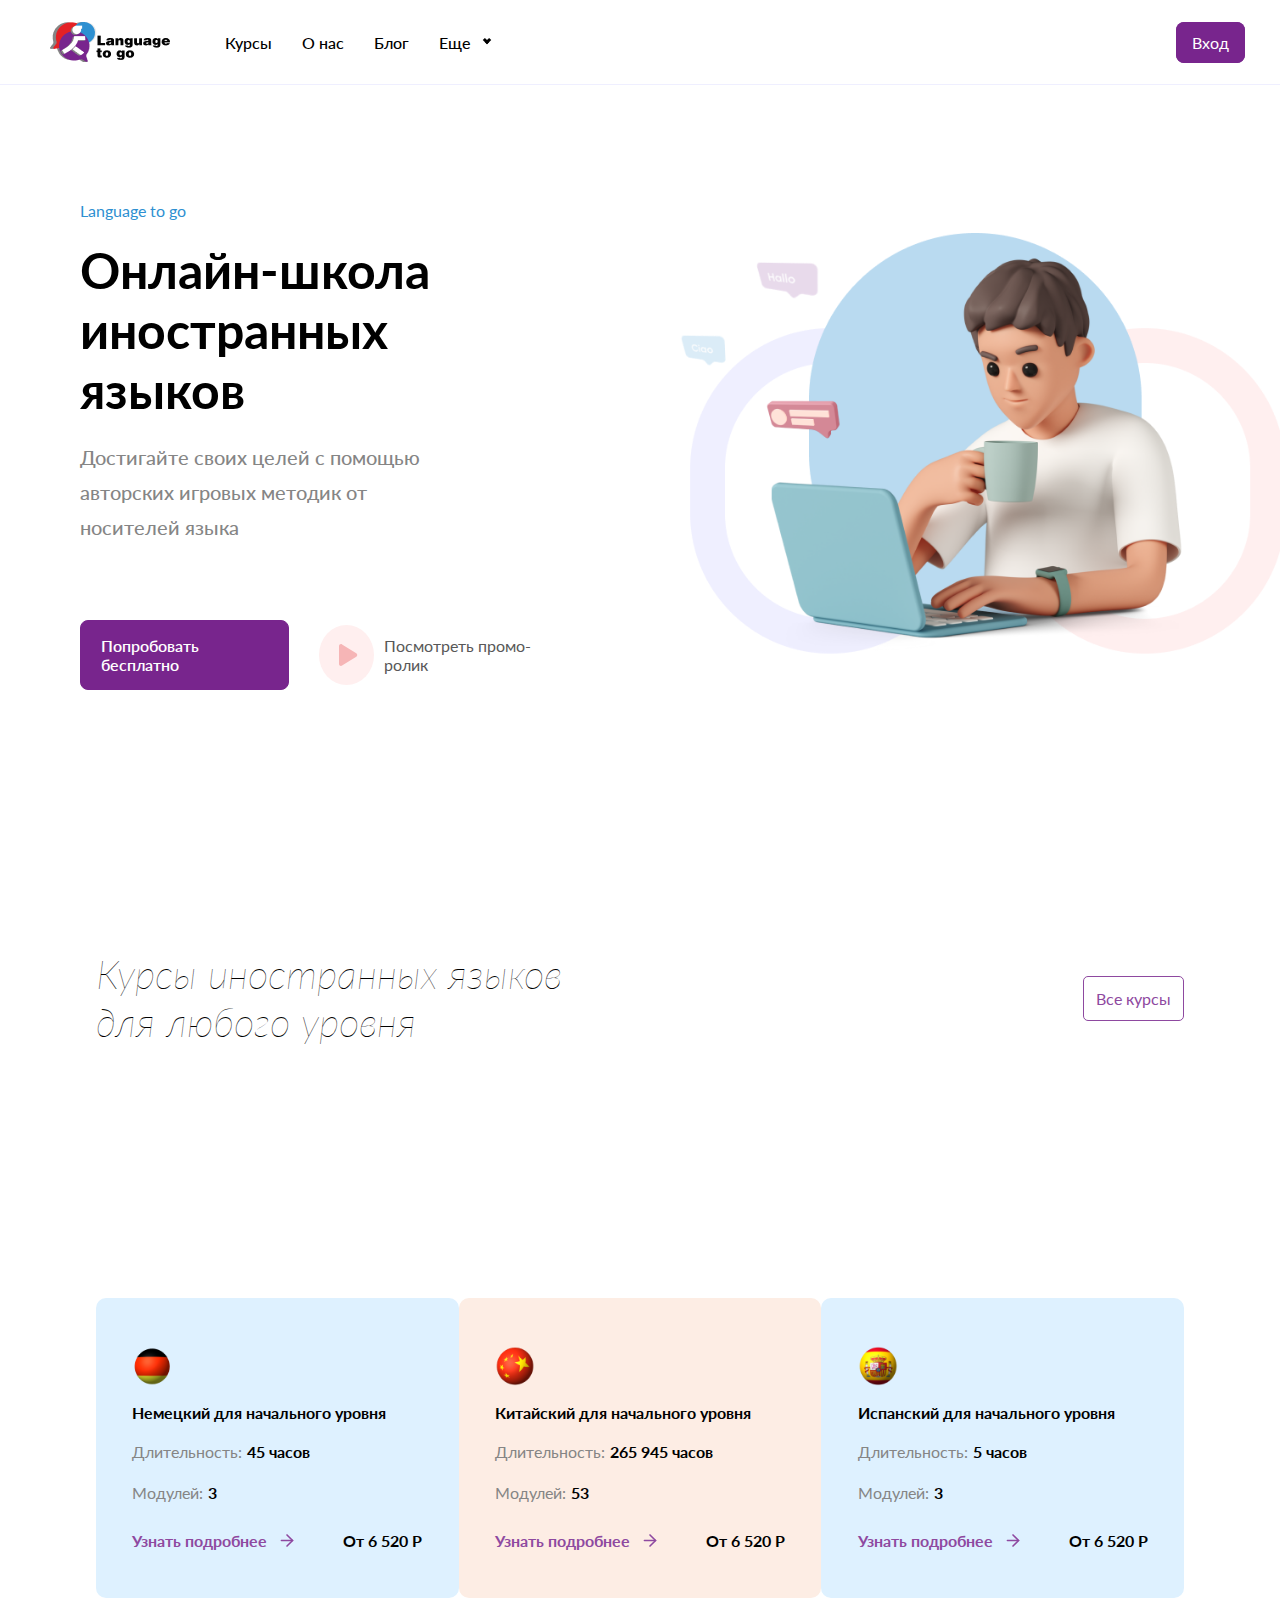
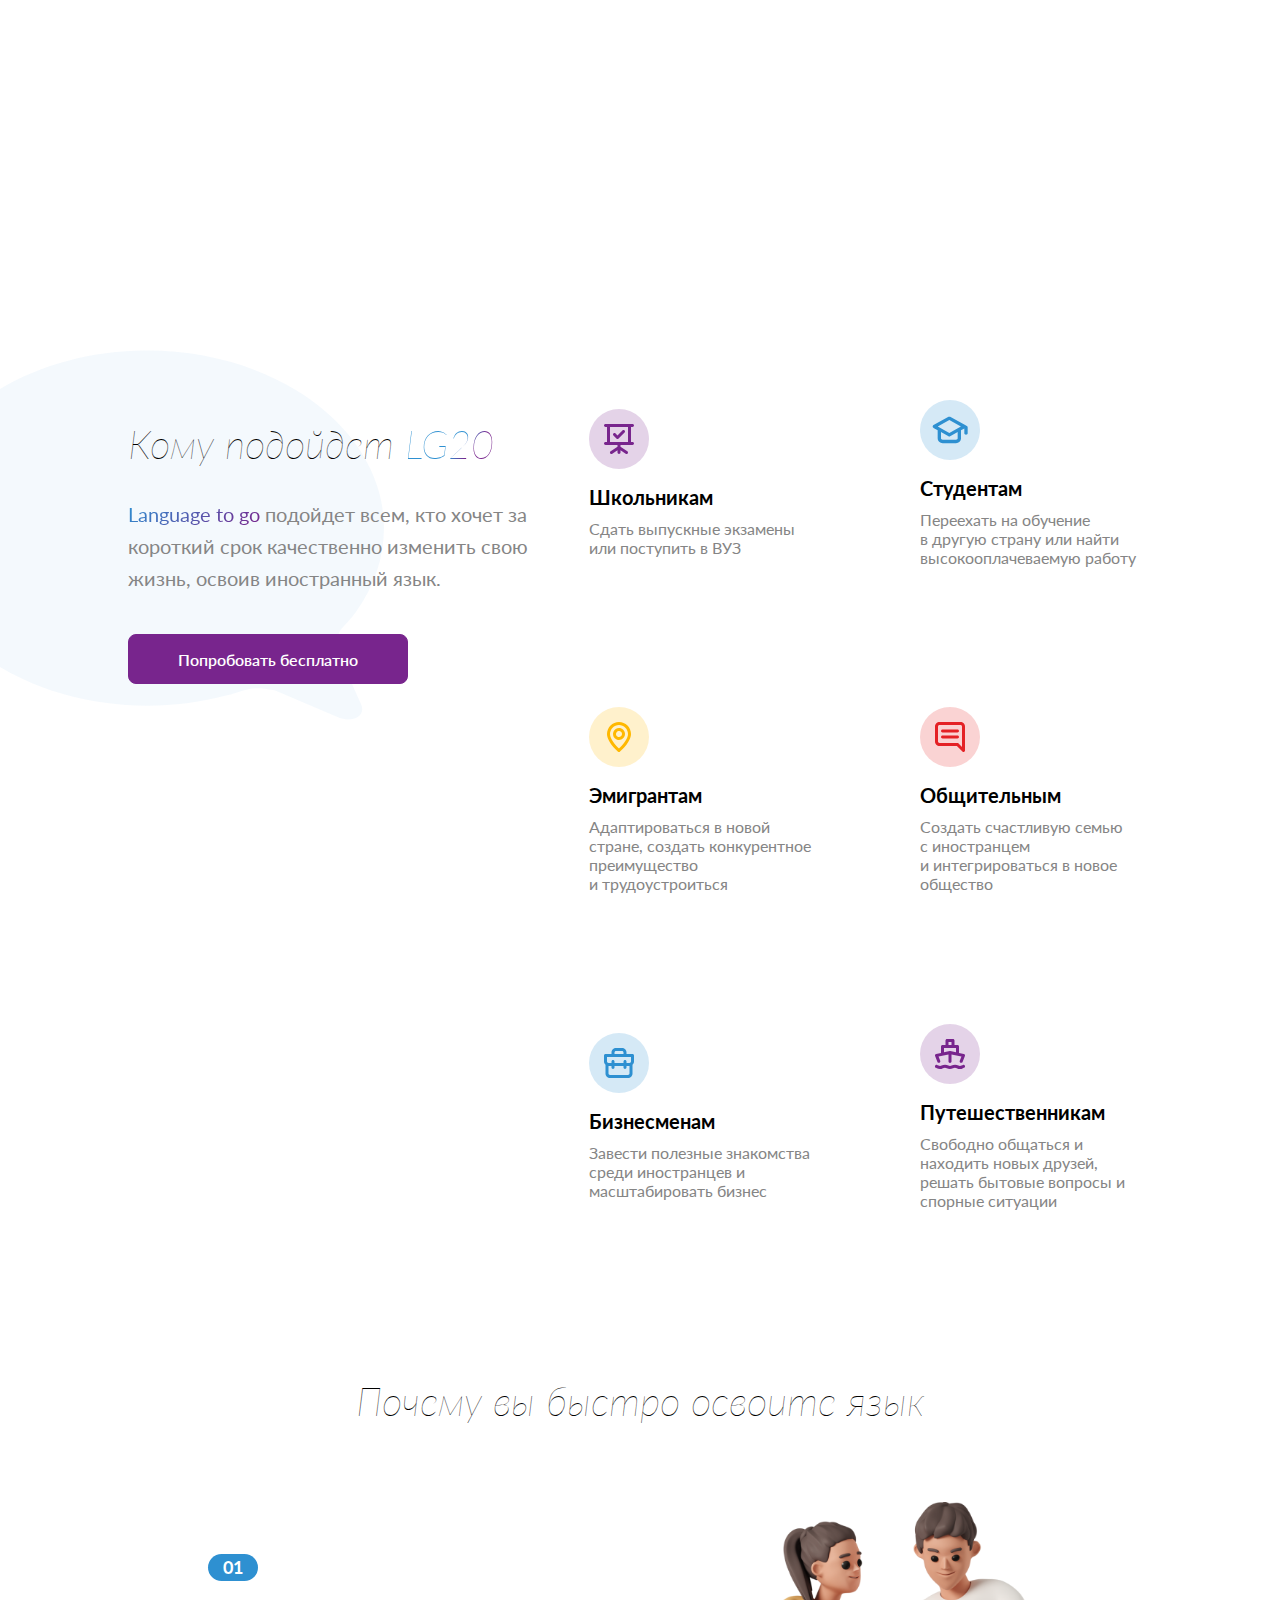
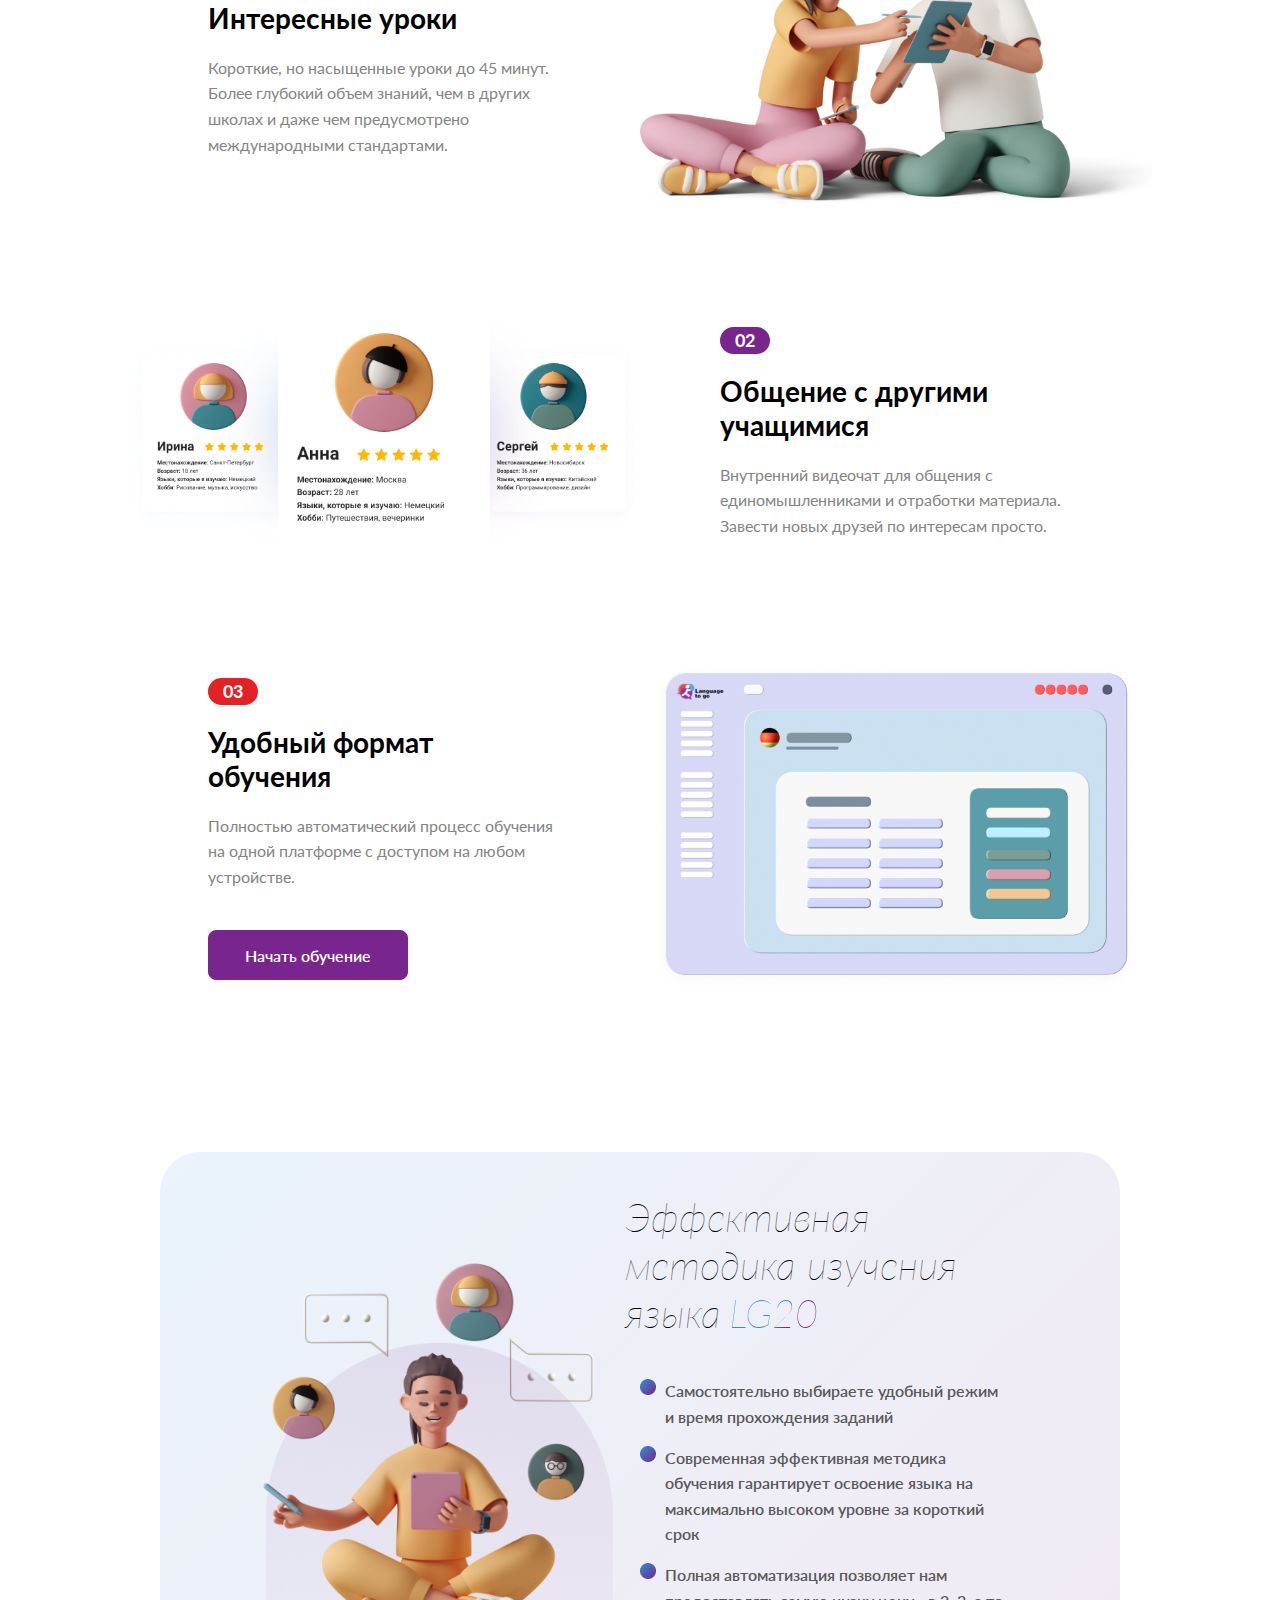
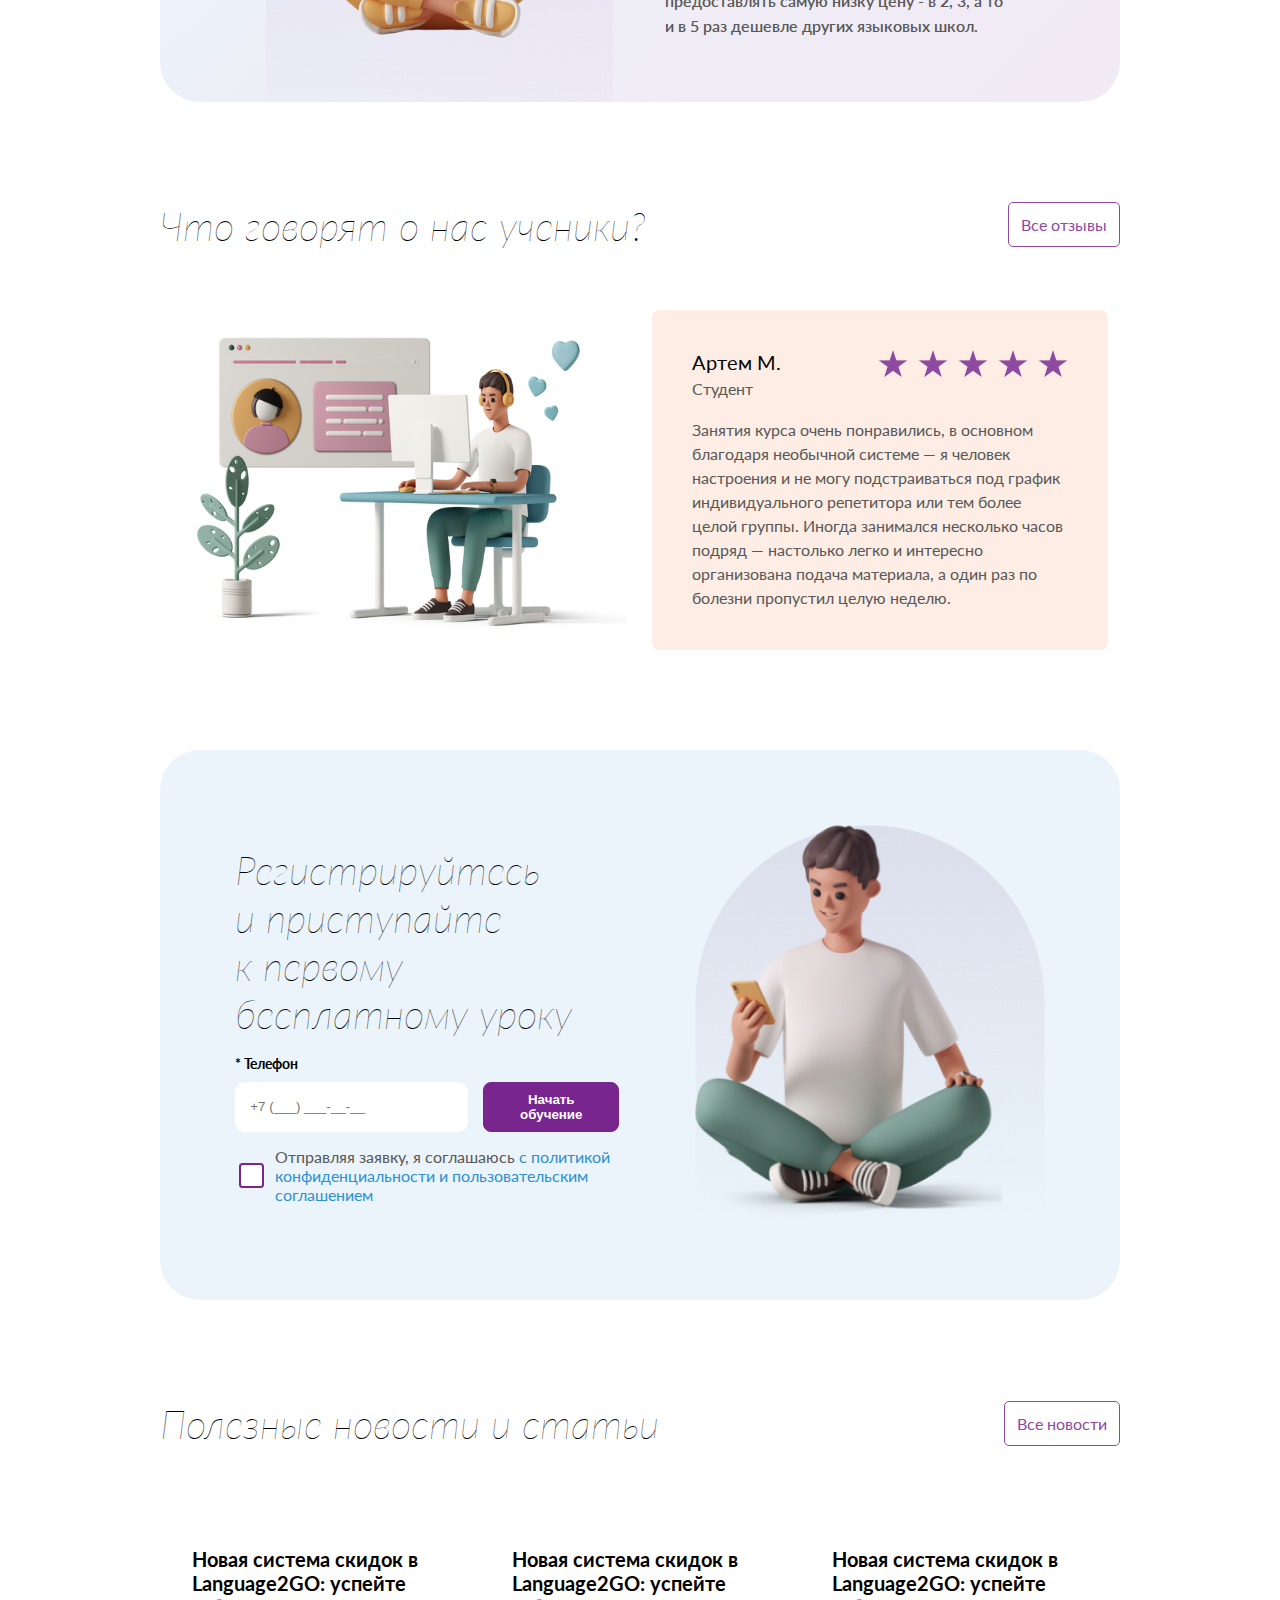
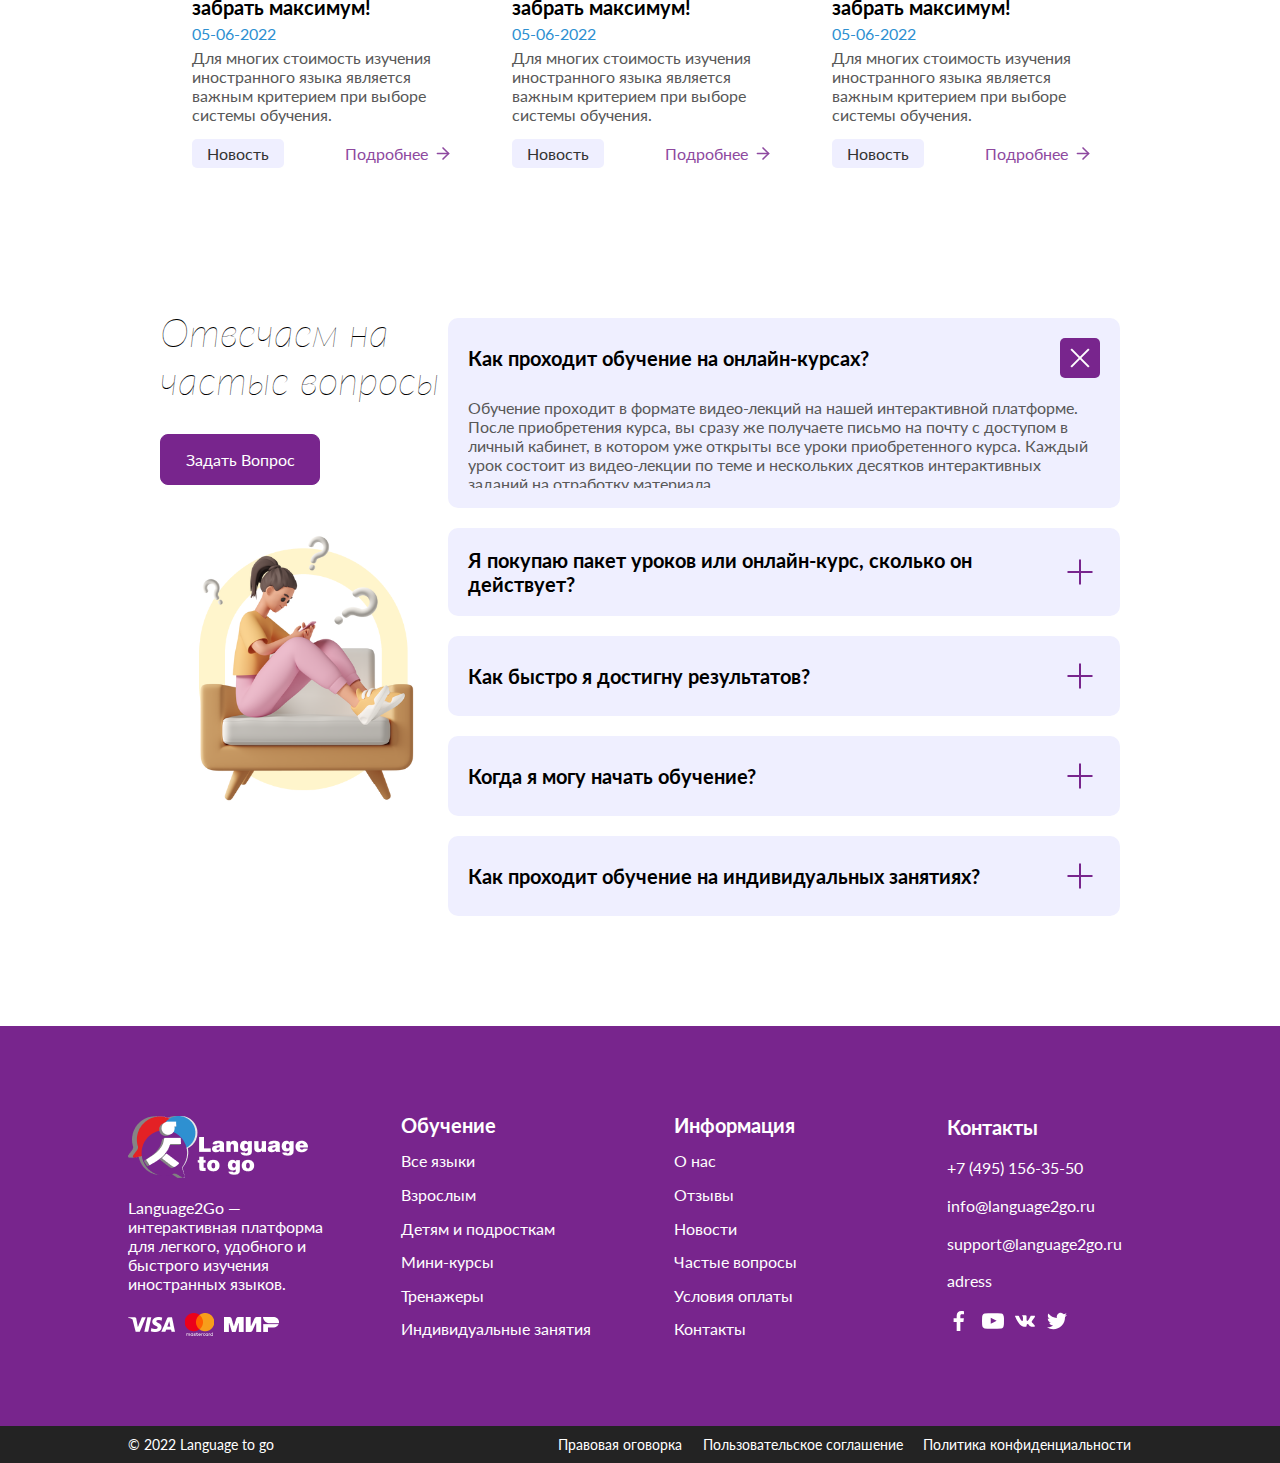
==== index.html @ dc6504d4 "some fix" ====
<!DOCTYPE html>
<html lang="en">
<head>
    <meta charset="UTF-8">
    <meta http-equiv="X-UA-Compatible" content="IE=edge">
    <meta name="viewport" content="width=device-width, initial-scale=1.0">
    <link rel="stylesheet" href="./css/style.css">
    <link href="https://fonts.googleapis.com/css2?family=Lato:ital,wght@0,400;0,700;1,700&display=swap" rel="stylesheet">
    <title>Language to Go</title>
</head>
<body>
    <section class="header">
        <section class="header-navBar">
            <div class="header-navBar_wrapper">
                <img class="header-navBar_image" src="images/logo1.png" alt="Logo">
                <div class="header-navBar_nav">
                    <a href="#" alt="link" class="header-navBar_nav__a">Курсы</a>
                    <a href="#" alt="link" class="header-navBar_nav__a">О нас</a>
                    <a href="#" alt="link" class="header-navBar_nav__a">Блог</a>
                    <div class="header-navBar_nav__wrapper">
                        <div class="header-navBar_nav__ul">Еще</div>
                        <div class="shadowBox">
                            <a href="#" alt="link" class="li">FAQ</a>
                            <a href="#" alt="link" class="li">Контакты</a>
                            <a href="#" alt="link" class="li">Условия</a>
                        </div>
                    </div>
                </div>
            </div>
            <div class="header-navBar_login">
                <a class="button_out" alt="link" href="/pages/login-pages.html">Вход</a>
            </div>
        </section>
        <section class="header-present">
            <div class="header-present-info">
                <div class="header-present-info_head">
                    <span class="header-present-info_head__subLine">Language to go</span>
                    <span class="header-present-info_head__h1">Онлайн-школа иностранных языков</span>
                    <span class="header-present-info_head__txt">Достигайте своих целей с помощью авторских игровых методик от носителей языка</span>
                    <div class="header-present-info_head__button">
                        <a href="#" class="butOne">Попробовать бесплатно</a>
                        <div class="play">
                            <div class="wrapper">
                                <svg width="19" height="22" viewBox="0 0 19 22" fill="none" xmlns="http://www.w3.org/2000/svg">
                                    <path class="img" d="M17.2864 9.304C18.5397 10.0873 18.5397 11.9127 17.2864 12.696L3.06 21.5875C1.7279 22.4201 -1.00372e-06 21.4624 -9.35052e-07 19.8915L-1.57732e-07 2.10849C-8.90674e-08 0.537623 1.7279 -0.420062 3.06 0.412498L17.2864 9.304Z"/>
                                </svg>
                            </div>
                            <a href="#" class="butTwo">Посмотреть промо-ролик</a>
                        </div>
                    </div>
                </div>
            </div>
            <div class="header-present-image">
                <img alt="image" src="images/image.png">
            </div>
        </section>
    </section>
    <section class="main">
        <section class="main-cards">
            <div class="main-cards-title">
                <span class="main-cards-title_h1">Курсы иностранных языков для любого уровня</span>
                <a href="#" class="button_inter">Все курсы</a>
            </div>
            <div class="main-cards-wrapper">
                <div class="main-cards-wrapper_card">
                    <div class="wrapper">
                        <img class="img" alt="ico" src="images/german.png">
                        <span class="title">Немецкий для начального уровня</span>
                        <span class="txt_g">Длительность:<span class="txt_b">45 часов</span></span>
                        <span class="txt_g">Модулей:<span class="txt_b">3</span></span>
                        <div class="box">
                            <a class="link" alt="link" href="#">Узнать подробнее<img src="images/svg/arrow-right.svg" alt="right" class="arrow"></a>
                            <span class="offer">От 6 520 Р</span>
                        </div>
                    </div>
                </div>
                <div class="main-cards-wrapper_card">
                    <div class="wrapper">
                        <img class="img" alt="ico" src="images/china.png">
                        <span class="title">Китайский для начального уровня</span>
                        <span class="txt_g">Длительность:<span class="txt_b">265 945 часов</span></span>
                        <span class="txt_g">Модулей:<span class="txt_b">53</span></span>
                        <div class="box">
                            <a class="link" alt="link" href="#">Узнать подробнее<img src="images/svg/arrow-right.svg" alt="right" class="arrow"></a>
                            <span class="offer">От 6 520 Р</span>
                        </div>
                    </div>
                </div>
                <div class="main-cards-wrapper_card">
                    <div class="wrapper">
                        <img class="img" alt="ico" src="images/spain.png">
                        <span class="title">Испанский для начального уровня</span>
                        <span class="txt_g">Длительность:<span class="txt_b">5 часов</span></span>
                        <span class="txt_g">Модулей:<span class="txt_b">3</span></span>
                        <div class="box">
                            <a class="link" alt="link" href="#">Узнать подробнее <img src="images/svg/arrow-right.svg" alt="right" class="arrow"></a>
                            <span class="offer">От 6 520 Р</span>
                        </div>
                    </div>
                </div>
            </div>
        </section>
        <section class="main-info">
            <div class="main-info-wrapper">
                <div class="main-info-wrapper_presentBl">
                    <span class="title">Кому подойдет <span class="gradient">LG20</span></span>
                    <span class="text"><span class="gradient">Language to go</span> подойдет всем, кто хочет за короткий срок качественно изменить свою жизнь, освоив иностранный язык.</span>
                    <a class="button_out" href="#">Попробовать бесплатно</a>
                    <img class="svg" alt="vector" src="images/svg/Vector.svg">
                </div>
                <div class="main-info-wrapper_table">
                    <div class="main-info-wrapper_table__block">
                        <img class="ico" src="images/svg/presentation.svg" alt="ico">
                        <span class="title">Школьникам</span>
                        <span class="subTitle">Сдать выпускные экзамены или поступить в ВУЗ</span>
                    </div>
                    <div class="main-info-wrapper_table__block">
                        <img class="ico" src="images/svg/graduation-cap.svg" alt="ico">
                        <span class="title">Студентам</span>
                        <span class="subTitle">Переехать на обучение в другую страну или найти высокооплачеваемую работу</span>
                    </div>
                    <div class="main-info-wrapper_table__block">
                        <img class="ico" src="images/svg/map-marker.svg" alt="ico">
                        <span class="title">Эмигрантам</span>
                        <span class="subTitle">Адаптироваться в новой стране, создать конкурентное преимущество и трудоустроиться</span>
                    </div>
                    <div class="main-info-wrapper_table__block">
                        <img class="ico" src="images/svg/comment-alt-message.svg" alt="ico">
                        <span class="title">Общительным</span>
                        <span class="subTitle">Создать счастливую семью с иностранцем и интегрироваться в новое общество</span>
                    </div>
                    <div class="main-info-wrapper_table__block">
                        <img class="ico" src="images/svg/briefcase.svg" alt="ico">
                        <span class="title">Бизнесменам</span>
                        <span class="subTitle">Завести полезные знакомства среди иностранцев и масштабировать бизнес</span>
                    </div>
                    <div class="main-info-wrapper_table__block">
                        <img class="ico" src="images/svg/ship.svg" alt="ico">
                        <span class="title">Путешественникам</span>
                        <span class="subTitle">Свободно общаться и находить новых друзей, решать бытовые вопросы и спорные ситуации</span>
                    </div>
                </div>
            </div>
        </section>
        <section class="main-intr">
            <div class="main-intr-wrapper">
                <h1 class="titleBg">Почему вы быстро освоите язык</h1>
                <div class="main-intr-wrapper_block">
                    <div class="main-intr-wrapper_block__txt">
                        <span class="nummer_01">01</span>
                        <span class="title">Интересные уроки</span>
                        <span class="text">Короткие, но насыщенные уроки до 45 минут. Более глубокий объем знаний, чем в других школах и даже чем предусмотрено международными стандартами.</span>
                    </div>
                    <img class="image" alt="image" src="images/casual-life-3d.png">
                </div>
                <div class="main-intr-wrapper_block">
                    <img class="image" src="images/coments-crds.png" alt="images">
                    <div class="main-intr-wrapper_block__txt">
                        <span class="nummer_02">02</span>
                        <span class="title">Общение с другими учащимися</span>
                        <span class="text">Внутренний видеочат для общения с единомышленниками и отработки материала. Завести новых друзей по интересам просто.</span>
                    </div>
                </div>
                <div class="main-intr-wrapper_block">
                    <div class="main-intr-wrapper_block__txt">
                        <span class="nummer_03">03</span>
                        <span class="title">Удобный формат обучения</span>
                        <span class="text">Полностью автоматический процесс обучения на одной платформе с доступом на любом устройстве.</span>
                        <a href="#" class="button_out">Начать обучение</a>
                    </div>
                    <img class="image" alt="image" src="images/web-3d.png">
                </div>
            </div>
        </section>
        <section class="main-path">
            <div class="main-path-wrapper">
                <div class="main-path-block">
                    <div class="bck-gradient"></div>
                    <div class="image"><img src="images/casual-2.png" alt="casual"></div>
                    <div class="main-path-block_txt">
                        <span class="title">Эффективная методика изучения языка<span class="gradient">LG20</span></span>
                        <ul class="block">
                            <li class="stell">Самостоятельно выбираете удобный режим и время прохождения заданий</li>
                            <li class="stell">Cовременная эффективная методика обучения гарантирует освоение языка на максимально высоком уровне за короткий срок </li>
                            <li class="stell">Полная автоматизация позволяет нам предоставлять самую низку цену - в 2, 3, а то и в 5 раз дешевле других языковых школ.</li>
                        </ul>
                    </div>
                </div>
            </div>
        </section>
        <section class="main-coments">
            <div class="main-coments-outpood">
                <div class="main-coments-tltBlock">
                    <span class="main-coments-tltBlock_title">Что говорят о нас ученики?</span>
                    <a href="#" class="button_inter">Все отзывы</a>
                </div>
                <div class="main-coments-wrapper">
                    <img class="main-coments-wrapper_img" src="images/coments-ppl.png" alt="3D_image">
                    <div class="main-coments-wrapper--slider">
                        <div class="slider-wrapper">
                            <div class="main-coments-wrapper--slider__blc">
                                <div class="blc_tlt">
                                    <div class="infos">
                                        <span class="name">Артем М.</span>
                                        <span class="subTitle">Студент</span>
                                    </div>
                                    <img src="images/stars.png" alt="stars">
                                </div>
                                <span class="text">Занятия курса очень понравились, в основном благодаря необычной системе — я человек настроения и не могу подстраиваться под график индивидуального репетитора или тем более целой группы. Иногда занимался несколько часов подряд — настолько легко и интересно организована подача материала, а один раз по болезни пропустил целую неделю. </span>
                            </div>
                        </div>
                    </div>
                </div>
            </div>
        </section>
        <section class="main-anruf">
            <div class="main-anruf-wrapper">
                <div class="backGrad"></div>
                <div class="main-anruf-wrapper_formBox">
                    <span class="title">Регистрируйтесь и приступайте к первому бесплатному уроку</span>
                    <form action="#" method="get" enctype="multipart/form-data" class="form">
                        <span class="subTitle">* Телефон</span>
                        <div class="inputBox">
                            <input placeholder="+7 (___) ___-__-__" type="tel" name="telephone" value="">
                            <button type="submit" class="button_out">Начать обучение</button>
                        </div>
                        <div class="boxCheck">
                            <div class="inpt_wrapper">
                                <input type="checkbox" name="checkbox" value="yes">
                            </div>
                            <span class="link_wrapper">
                                Отправляя заявку, я соглашаюсь <a href="#" class="link">с политикой конфиденциальности и пользовательским соглашением</a>
                            </span>
                        </div>
                    </form>
                </div>
                <img src="images/anrufCrd.png" alt="image" class="img">
            </div>
        </section>
        <section class="main-news">
            <div class="main-news-outpood">
                <div calss="main-news-wrapper">
                    <div class="main-news-wrapper--tltBlc">
                        <span class="main-news-wrapper--tltBlc_title">Полезные новости и статьи</span>
                        <a href="#" class="button_inter">Все новости</a>
                    </div>
                    <div class="main-news-wrapper--list">
                        <div class="main-news-wrapper--list_blc">
                            <div class="contant">
                                <span class="title">Новая система скидок в Language2GO: успейте забрать максимум!</span>
                                <span class="date">05-06-2022</span>
                                <span class="text">Для многих стоимость изучения иностранного языка является важным критерием при выборе системы обучения.</span>
                            </div>
                            <div class="button">
                                <a href="#" class="btn-news">Новость</a>
                                <a href="#" class="link">Подробнее<img src="images/svg/arrow-right.svg" alt="right" class="arrow"></a>
                            </div>
                        </div>
                        <div class="main-news-wrapper--list_blc">
                            <div class="contant">
                                <span class="title">Новая система скидок в Language2GO: успейте забрать максимум!</span>
                                <span class="date">05-06-2022</span>
                                <span class="text">Для многих стоимость изучения иностранного языка является важным критерием при выборе системы обучения.</span>
                            </div>
                            <div class="button">
                                <a href="#" class="btn-news">Новость</a>
                                <a href="#" class="link">Подробнее<img src="images/svg/arrow-right.svg" alt="right" class="arrow"></a>
                            </div>
                        </div>
                        <div class="main-news-wrapper--list_blc">
                            <div class="contant">
                                <span class="title">Новая система скидок в Language2GO: успейте забрать максимум!</span>
                                <span class="date">05-06-2022</span>
                                <span class="text">Для многих стоимость изучения иностранного языка является важным критерием при выборе системы обучения.</span>
                            </div>
                            <div class="button">
                                <a href="#" class="btn-news">Новость</a>
                                <a href="#" class="link">Подробнее<img src="images/svg/arrow-right.svg" alt="right" class="arrow"></a>
                            </div>
                        </div>
                    </div>
                </div>
            </div>
        </section>
        <section class="main-answr">
            <div class="main-answr-wrapper">
                <div class="main-answr-tltBlc">
                    <span class="main-answr-tltBlc_title">Отвечаем на частые вопросы</span>
                    <a class="button_out" href="#">Задать Вопрос</a>
                    <img alt="image" src="images/answr.png">
                </div>
                <div class="main-answr-acrd">
                    <div class="main-answr-acrd_acordion">
                        <div class="blc_tlt">
                            <span class="title">Как проходит обучение на онлайн-курсах?</span>
                            <div data-tab="tab-1" class="btn"><span class="clc"></span></div>
                        </div>
                        <span id="tab-1" class="blc-cnt">Обучение проходит в формате видео-лекций на нашей интерактивной платформе. После приобретения курса, вы сразу же получаете письмо на почту с доступом в личный кабинет, в котором уже открыты все уроки приобретенного курса. Каждый урок состоит из видео-лекции по теме и нескольких десятков интерактивных заданий на отработку материала.</span>
                    </div>
                    <div class="main-answr-acrd_acordion">
                        <div class="blc_tlt">
                            <span class="title">Я покупаю пакет уроков или онлайн-курс, сколько он действует?</span>
                            <div data-tab="tab-2" class="btn"><span class="clc"></span></div>
                        </div>
                        <span id="tab-2" class="blc-cnt">Обучение проходит в формате видео-лекций на нашей интерактивной платформе. После приобретения курса, вы сразу же получаете письмо на почту с доступом в личный кабинет, в котором уже открыты все уроки приобретенного курса. Каждый урок состоит из видео-лекции по теме и нескольких десятков интерактивных заданий на отработку материала.</span>
                    </div>
                    <div class="main-answr-acrd_acordion">
                        <div class="blc_tlt">
                            <span class="title">Как быстро я достигну результатов?</span>
                            <div data-tab="tab-3" class="btn"><span class="clc"></span></div>
                        </div>
                        <span id="tab-3" class="blc-cnt">Обучение проходит в формате видео-лекций на нашей интерактивной платформе. После приобретения курса, вы сразу же получаете письмо на почту с доступом в личный кабинет, в котором уже открыты все уроки приобретенного курса. Каждый урок состоит из видео-лекции по теме и нескольких десятков интерактивных заданий на отработку материала.</span>
                    </div>
                    <div class="main-answr-acrd_acordion">
                        <div class="blc_tlt">
                            <span class="title">Когда я могу начать обучение?</span>
                            <div data-tab="tab-4" class="btn"><span class="clc"></span></div>
                        </div>
                        <span id="tab-4" class="blc-cnt">Обучение проходит в формате видео-лекций на нашей интерактивной платформе. После приобретения курса, вы сразу же получаете письмо на почту с доступом в личный кабинет, в котором уже открыты все уроки приобретенного курса. Каждый урок состоит из видео-лекции по теме и нескольких десятков интерактивных заданий на отработку материала.</span>
                    </div>
                    <div class="main-answr-acrd_acordion">
                        <div class="blc_tlt">
                            <span class="title">Как проходит обучение на индивидуальных занятиях?</span>
                            <div data-tab="tab-5" class="btn"><span class="clc"></span></div>
                        </div>
                        <span id="tab-5" class="blc-cnt">Обучение проходит в формате видео-лекций на нашей интерактивной платформе. После приобретения курса, вы сразу же получаете письмо на почту с доступом в личный кабинет, в котором уже открыты все уроки приобретенного курса. Каждый урок состоит из видео-лекции по теме и нескольких десятков интерактивных заданий на отработку материала.</span>
                    </div>
                </div>
            </div>
        </section>
    </section>
    <section class="footer">
        <div class="footer-top">
            <div class="footer-top-wrapper">
                <div class="footer-top-box">
                    <img class="logo" src="./images/logo2.png" alt="logo">
                    <span class="text">Language2Go — интерактивная платформа для легкого, удобного и быстрого изучения иностранных языков.</span>
                    <div class="footer-top-box_nav">
                        <img class="li" src="./images/visa.png" alt="visa">
                        <img class="li" src="./images/master.png" alt="master">
                        <img class="li"у987 src="./images/mir.png" alt="mir">
                    </div>
                </div>
                <div class="footer-top-box">
                    <span class="title">Обучение</span>
                    <a href="#" class="link">Все языки</a>
                    <a href="#" class="link">Взрослым</a>
                    <a href="#" class="link">Детям и подросткам</a>
                    <a href="#" class="link">Мини-курсы</a>
                    <a href="#" class="link">Тренажеры</a>
                    <a href="#" class="link">Индивидуальные занятия</a>
                </div>
                <div class="footer-top-box">
                    <span class="title">Информация</span>
                    <a href="#" class="link">О нас</a>
                    <a href="#" class="link">Отзывы</a>
                    <a href="#" class="link">Новости</a>
                    <a href="#" class="link">Частые вопросы</a>
                    <a href="#" class="link">Условия оплаты</a>
                    <a href="#" class="link">Контакты</a>
                </div>
                <div class="footer-top-box">
                    <span class="title">Контакты</span>
                    <span class="nummer">+7 (495) 156-35-50</span>
                    <span class="mail">info@language2go.ru</span>
                    <span class="mail">support@language2go.ru</span>
                    <span class="adres">adress</span>
                    <div class="footer-top-box_nav">
                        <a class="li" href="#"><img alt="fb" src="./images/svg/socials/facebook-f.svg"></a>
                        <a class="li" href="#"><img alt="yt" src="./images/svg/socials/youtube-f.svg"></a>
                        <a class="li" href="#"><img alt="vk" src="./images/svg/socials/vk-f.svg"></a>
                        <a class="li" href="#"><img alt="tw" src="./images/svg/socials/twitter-f.svg"></a>
                    </div>
                </div>
            </div> 
        </div>
        <div class="footer-bot">
            <div class="footer-bot-wrapper">
                <span>© 2022 Language to go</span>
                <div class="footer-bot-wrapper_rules">
                    <a href="#" class="lic">Правовая оговорка</a>
                    <a href="#" class="lic">Пользовательское соглашение</a>
                    <a href="#" class="lic">Политика конфиденциальности</a>
                </div>
            </div>
        </div>
    </section>
    <script src="js/app.js"></script>
</body>
</html>
---- css/style.css ----
*, *::before, *::after {
  box-sizing: border-box;
}

body {
  background-color: #FFFFFF;
  margin: 0;
  padding: 0;
  font-family: "Lato", sans-serif;
}

::-webkit-scrollbar {
  width: 5px;
}

a {
  text-decoration: none;
}

::-webkit-scrollbar-thumb {
  background-color: #78258D;
  border-radius: 8px;
}

@media (min-width: 1400px) {
  html {
    font-size: 18px;
  }
}
@media (max-width: 1199px) {
  html {
    font-size: 16px;
  }
}
@media (max-width: 991px) {
  html {
    font-size: 14px;
  }
}
@media (max-width: 767px) {
  html {
    font-size: 13px;
  }
}

.button_inter {
  color: #8E49A0;
  border: 1px solid #8E49A0;
  border-radius: 5px;
  transition: 0.5s;
  padding: 12px;
  height: 45px;
  text-decoration: none;
  cursor: pointer;
}
.button_inter:hover {
  color: #FFFFFF;
  background-color: #8E49A0;
}

.button_out {
  color: #FFFFFF;
  border: solid 1px #78258D;
  background-color: #78258D;
  border-radius: 8px;
  text-align: center;
  text-decoration: none;
  transition: 0.5s;
  cursor: pointer;
}
.button_out:hover {
  background-color: #8E49A0;
  border: 1px solid #8E49A0;
}

.header {
  width: 100%;
  height: 100vh;
  margin-bottom: 50px;
}
.header-navBar {
  width: 100%;
  height: 85px;
  display: flex;
  justify-content: space-between;
  align-items: center;
  border-bottom: solid 1px #EFEFFF;
}
.header-navBar_wrapper {
  display: flex;
  justify-content: space-between;
  align-items: center;
  padding-left: 50px;
}
.header-navBar_nav {
  padding-left: 40px;
  display: flex;
}
.header-navBar_nav__a {
  margin: 0px 15px;
  color: #000000;
  text-decoration: none;
  font-weight: 500;
  transition: 0.2s;
}
.header-navBar_nav__a:hover {
  color: #8E49A0;
}
.header-navBar_nav__wrapper {
  position: relative;
  display: flex;
  flex-direction: column;
  align-items: center;
}
.header-navBar_nav__ul {
  margin: 0px 15px;
  cursor: pointer;
  position: relative;
  transition: 0.2s;
  font-weight: 500;
  transition: 0.2s;
}
.header-navBar_nav__ul::after {
  position: absolute;
  bottom: -10px;
  left: -5px;
  width: 65px;
  height: 2px;
  background-color: #8E49A0;
}
.header-navBar_nav__ul::before {
  content: "";
  width: 6px;
  height: 6px;
  position: absolute;
  top: 4px;
  right: -20px;
  border-top: 3px solid #000000;
  border-left: 3px solid #000000;
  transform: rotate(-135deg);
  transition: 0.2s;
}
.header-navBar_nav .shadowBox {
  width: 160px;
  border-radius: 10px;
  box-shadow: 0px 0px 15px 0px #00000026;
  display: flex;
  opacity: 0;
  flex-direction: column;
  justify-content: space-around;
  position: absolute;
  transition: 0.5s all;
  top: 55px;
}
.header-navBar_nav .li {
  color: #000000;
  font-weight: 500;
  text-decoration: none;
  padding: 10px 15px;
  border-bottom: solid #EFEFFF 2px;
}
.header-navBar_nav__wrapper:hover .header-navBar_nav__ul:hover::before {
  border-color: #8E49A0;
  transform: rotate(45deg);
  top: 8px;
}
.header-navBar_nav__wrapper:hover .header-navBar_nav__ul:hover {
  color: #8E49A0;
}
.header-navBar_nav__wrapper:hover .header-navBar_nav__ul:hover::after {
  content: "";
}
.header-navBar_nav__wrapper:hover .li:hover {
  color: #8E49A0;
}
.header-navBar_nav__wrapper:hover .shadowBox {
  opacity: 1;
}
.header-navBar_login {
  margin-right: 35px;
}
.header-navBar_login a {
  padding: 10px 15px;
}
.header-present {
  width: 100%;
  height: 80%;
  display: flex;
  align-items: center;
  justify-content: center;
}
.header-present-info {
  display: flex;
  justify-content: center;
  align-items: center;
}
.header-present-info_head {
  display: flex;
  flex-direction: column;
}
.header-present-info_head__subLine {
  color: #2E90D1;
}
.header-present-info_head__h1 {
  margin: 20px 0;
  font-size: 50px;
  color: #000000;
  font-weight: 700;
}
.header-present-info_head__txt {
  width: 80%;
  font-size: 20px;
  color: #858585;
  line-height: 35px;
  font-weight: 500;
}
.header-present-info_head__button {
  display: flex;
  align-items: center;
  padding-top: 75px;
}
.header-present-info_head__button .butOne {
  color: #FFFFFF;
  font-weight: 600;
  background-color: #78258D;
  border: 1px solid #78258D;
  text-decoration: none;
  padding: 15px 20px;
  border-radius: 8px;
  margin-right: 30px;
}
.header-present-info_head__button .butOne:hover {
  background-color: #8E49A0;
  border: 1px solid #8E49A0;
}
.header-present-info_head__button .play {
  display: flex;
  align-items: center;
}
.header-present-info_head__button .play .wrapper {
  width: 60px;
  height: 60px;
  display: flex;
  justify-content: center;
  align-items: center;
  background-color: #FFEFEF;
  border-radius: 100%;
  margin-right: 10px;
  transition: 0.2s;
}
.header-present-info_head__button .play .wrapper .img {
  fill: #F6B5B6;
  transition: 0.2s;
}
.header-present-info_head__button .play .wrapper svg {
  background-color: #FFEFEF;
  margin-left: 5px;
}
.header-present-info_head__button .play .wrapper .play {
  width: 0;
  height: 0;
  background-color: #FFEFEF;
  border-radius: 45px;
  border-top: 12.5px solid transparent;
  border-left: 20px solid #F6B5B6;
  border-bottom: 12.5px solid transparent;
}
.header-present-info_head__button .play .butTwo {
  width: 500;
  color: #585858;
  text-decoration: none;
  transition: 0.2s;
}
.header-present-info_head__button .play:hover .wrapper .img {
  fill: #E42125;
}
.header-present-info_head__button .play:hover .wrapper svg {
  background-color: #FFEFEF;
}
.header-present-info_head__button .play:hover .butTwo {
  color: #232323;
}
.header-present-image {
  display: flex;
  align-items: center;
  justify-content: center;
}
.header-present-image img {
  width: 650px;
}
@media (max-width: 991px) {
  .header-present {
    flex-direction: column;
  }
  .header-present-image {
    padding-top: 100px;
    order: -1;
    width: 100%;
    height: 50%;
  }
  .header-present-info {
    padding-top: 100px;
    width: 100%;
    height: 50%;
  }
  .header-present-info_head {
    width: 60%;
  }
}
@media (min-width: 992px) {
  .header-present-info {
    width: 50%;
    height: 100%;
  }
  .header-present-info_head {
    width: 75%;
  }
  .header-present-image {
    width: 50%;
    height: 100%;
  }
}
@media (min-width: 1400px) {
  .header-present-info_head {
    width: 60%;
  }
}

.main-cards {
  height: 100vh;
  width: 100%;
  display: flex;
  align-items: center;
  flex-direction: column;
  margin-bottom: 100px;
}
.main-cards-title {
  width: 85%;
  display: flex;
  justify-content: space-between;
  align-items: center;
}
.main-cards-title_h1 {
  color: #000000;
  font-size: 40px;
  font-weight: lighter;
  font-style: italic;
  text-align: left;
  display: block;
  width: 45%;
}
.main-cards-wrapper {
  width: 85%;
  height: 100%;
  display: flex;
  align-items: center;
}
.main-cards-wrapper_card:nth-child(odd) {
  background-color: #DEF1FF;
}
.main-cards-wrapper_card:nth-child(2) {
  background-color: #FDEDE4;
}
.main-cards-wrapper_card {
  display: flex;
  justify-content: center;
  align-items: center;
  border-radius: 10px;
  transition: 0.5s;
}
.main-cards-wrapper_card .wrapper {
  width: 80%;
  height: 80%;
  display: flex;
  flex-direction: column;
  justify-content: space-evenly;
}
.main-cards-wrapper_card .wrapper .title {
  color: #000000;
  font-weight: bold;
  transition: 0.5s;
}
.main-cards-wrapper_card .wrapper .img {
  width: 40px;
  height: 40px;
}
.main-cards-wrapper_card .wrapper .txt_g {
  color: #858585;
  line-height: 23px;
}
.main-cards-wrapper_card .wrapper .txt_g .txt_b {
  color: #000000;
  font-weight: bold;
  margin-left: 5px;
}
.main-cards-wrapper_card .wrapper .box {
  display: flex;
  justify-content: space-between;
  width: 100%;
  margin-top: 10px;
}
.main-cards-wrapper_card .wrapper .box .link {
  text-decoration: none;
  color: #8E49A0;
  font-weight: bold;
  position: relative;
}
.main-cards-wrapper_card .wrapper .box .arrow {
  width: 20px;
  transition: 0.5s;
  position: absolute;
  right: -30px;
  top: 0;
}
.main-cards-wrapper_card .wrapper .box .offer {
  color: #000000;
  font-weight: bold;
}
.main-cards-wrapper_card:hover {
  -webkit-box-shadow: 0px 0px 16px 10px #fdede4;
  -moz-box-shadow: 0px 0px 16px 10px #fdede4;
  box-shadow: 0px 0px 16px 10px #fdede4;
}
.main-cards-wrapper_card:hover .wrapper .title {
  color: #78258D;
}
.main-cards-wrapper_card:hover .box .arrow {
  right: -40px;
}
@media (max-width: 991px) {
  .main-cards-wrapper {
    flex-direction: column;
    justify-content: space-evenly;
  }
  .main-cards-wrapper_card {
    width: 350px;
    height: 300px;
  }
  .main-cards-title_h1 {
    width: 60%;
  }
}
@media (min-width: 992px) {
  .main-cards-title_h1 {
    font-size: 40px;
  }
  .main-cards-wrapper {
    justify-content: space-between;
  }
  .main-cards-wrapper_card {
    width: 400px;
    height: 300px;
  }
}
@media (min-width: 1400px) {
  .main-cards-title_h1 {
    font-size: 50px;
  }
  .main-cards-wrapper_card {
    width: 450px;
    height: 350px;
  }
  .main-cards-wrapper_card .wrapper .title {
    font-size: 28px;
  }
}
.main-info {
  height: 100vh;
  width: 100%;
  display: flex;
  justify-content: center;
  align-items: center;
  margin-bottom: 100px;
}
.main-info-wrapper {
  height: 100%;
  width: 80%;
  display: flex;
  justify-content: space-between;
}
.main-info-wrapper_presentBl {
  display: flex;
  flex-direction: column;
}
.main-info-wrapper_presentBl .title {
  padding-top: 70px;
  font-size: 40px;
  font-style: italic;
  font-weight: 100;
  color: #000000;
}
.main-info-wrapper_presentBl .title .gradient {
  background: linear-gradient(129.1deg, #2E90D1 57.94%, #78258D 71.75%);
  -webkit-background-clip: text;
  -webkit-text-fill-color: transparent;
  background-clip: text;
}
.main-info-wrapper_presentBl .text {
  padding-top: 30px;
  font-size: 20px;
  color: #858585;
  line-height: 1.6;
}
.main-info-wrapper_presentBl .text .gradient {
  background: linear-gradient(135deg, #2E90D1 0%, #78258D 100%);
  -webkit-background-clip: text;
  -webkit-text-fill-color: transparent;
  background-clip: text;
}
.main-info-wrapper_presentBl a {
  text-align: center;
  width: 280px;
  height: 50px;
  font-weight: 600;
  padding: 15px 20px;
  margin-top: 40px;
}
.main-info-wrapper_presentBl .svg {
  width: 30%;
  position: absolute;
  z-index: -2;
  left: 0;
}
.main-info-wrapper_table {
  display: grid;
  grid-template-columns: repeat(2, 1fr);
  grid-template-rows: repeat(3, 1fr);
  grid-column-gap: 100px;
  grid-row-gap: 50px;
}
.main-info-wrapper_table__block {
  display: flex;
  flex-direction: column;
  justify-content: center;
}
.main-info-wrapper_table__block .ico {
  width: 60px;
  padding-bottom: 16px;
}
.main-info-wrapper_table__block .title {
  font-size: 20px;
  font-weight: bold;
  padding-bottom: 10px;
}
.main-info-wrapper_table__block .subTitle {
  color: #858585;
}
@media (max-width: 991px) {
  .main-info-wrapper {
    flex-direction: column;
    justify-content: space-evenly;
  }
  .main-info-wrapper_presentBl {
    width: 100%;
  }
  .main-info-wrapper_table {
    width: 100%;
  }
}
@media (min-width: 992px) {
  .main-info-wrapper {
    justify-content: space-between;
  }
  .main-info-wrapper_presentBl {
    width: 40%;
  }
  .main-info-wrapper_table {
    width: 55%;
  }
}
.main-intr {
  width: 100%;
  display: flex;
  justify-content: center;
  margin-bottom: 100px;
}
.main-intr-wrapper {
  width: 80%;
  display: flex;
  flex-direction: column;
  align-items: center;
}
.main-intr-wrapper .titleBg {
  color: #000000;
  font-size: 40px;
  font-style: italic;
  font-weight: 100;
}
.main-intr-wrapper_block {
  padding: 50px 0;
  display: flex;
  justify-content: space-between;
}
.main-intr-wrapper_block__txt {
  display: flex;
  flex-direction: column;
  align-items: flex-start;
  justify-content: center;
}
.main-intr-wrapper_block__txt .nummer_01 {
  background-color: #2E90D1;
  border-radius: 50px;
  font-size: 18px;
  color: #FFFFFF;
  text-align: center;
  padding: 2.5px 15px;
  font-weight: bold;
}
.main-intr-wrapper_block__txt .nummer_02 {
  background-color: #78258D;
  border-radius: 50px;
  font-size: 18px;
  color: #FFFFFF;
  text-align: center;
  padding: 2.5px 15px;
  font-weight: bold;
}
.main-intr-wrapper_block__txt .nummer_03 {
  background-color: #E42125;
  border-radius: 50px;
  font-size: 18px;
  color: #FFFFFF;
  text-align: center;
  padding: 2.5px 15px;
  font-weight: bold;
}
.main-intr-wrapper_block__txt .title {
  font-weight: 700;
  font-size: 28px;
  padding: 20px 0;
}
.main-intr-wrapper_block__txt .text {
  color: #858585;
  line-height: 1.6;
}
.main-intr-wrapper_block__txt a {
  width: 200px;
  height: 50px;
  font-weight: 600;
  padding: 15px 20px;
  margin-top: 40px;
}
.main-intr-wrapper_block .image {
  width: 50%;
}
@media (min-width: 992px) {
  .main-intr-wrapper_block__txt {
    padding: 0 80px;
  }
}
.main-path {
  width: 100%;
  margin-bottom: 100px;
}
.main-path-wrapper {
  width: 100%;
  display: flex;
  justify-content: center;
  align-items: center;
}
.main-path-block {
  display: flex;
  justify-content: center;
  align-items: center;
  position: relative;
  width: 75%;
  height: 550px;
}
.main-path-block .bck-gradient {
  position: absolute;
  top: 0;
  left: 0;
  width: 100%;
  height: 100%;
  z-index: -1;
  border-radius: 40px;
  background: linear-gradient(135deg, #2E90D1 0%, #78258D 100%);
  opacity: 0.1;
}
.main-path-block .image {
  width: 40%;
  height: 100%;
  display: flex;
  justify-content: center;
}
.main-path-block .image img {
  position: absolute;
  bottom: 0;
  width: 400px;
  height: 450px;
}
.main-path-block_txt {
  height: 100%;
  width: 40%;
  display: flex;
  flex-direction: column;
  justify-content: center;
  margin-right: 30px;
}
.main-path-block_txt .title {
  color: #000000;
  font-size: 40px;
  font-style: italic;
  font-weight: 100;
  padding-bottom: 15px;
}
.main-path-block_txt .title .gradient {
  background: linear-gradient(129.1deg, #2E90D1 57.94%, #78258D 71.75%);
  -webkit-background-clip: text;
  -webkit-text-fill-color: transparent;
  background-clip: text;
  padding-left: 7.5px;
}
.main-path-block_txt .block {
  list-style-image: url("../images/mark.png");
}
.main-path-block_txt .block .stell {
  padding: 5px 0;
  line-height: 1.6;
  color: #585858;
  font-weight: 550;
}
.main-coments {
  width: 100%;
  display: flex;
  justify-content: center;
  margin-bottom: 100px;
}
.main-coments-outpood {
  width: 75%;
  display: flex;
  flex-direction: column;
}
.main-coments-tltBlock {
  display: flex;
  justify-content: space-between;
}
.main-coments-tltBlock_title {
  color: #000000;
  font-size: 40px;
  font-style: italic;
  font-weight: 100;
}
.main-coments-wrapper {
  padding-top: 60px;
  display: flex;
}
.main-coments-wrapper_img {
  width: 50%;
}
.main-coments-wrapper--slider {
  display: flex;
  align-items: center;
  justify-content: center;
  width: 50%;
  height: 100%;
}
.main-coments-wrapper--slider .slider-wrapper {
  display: flex;
  flex-direction: column;
  width: 95%;
  background-color: #FDEDE4;
  border-radius: 8px;
}
.main-coments-wrapper--slider__blc {
  display: flex;
  flex-direction: column;
  padding: 40px;
}
.main-coments-wrapper--slider__blc .blc_tlt {
  display: flex;
  justify-content: space-between;
}
.main-coments-wrapper--slider__blc .blc_tlt img {
  width: 190px;
  height: 30px;
}
.main-coments-wrapper--slider__blc .blc_tlt .infos {
  display: flex;
  flex-direction: column;
}
.main-coments-wrapper--slider__blc .blc_tlt .infos .name {
  font-size: 20px;
  color: #000000;
}
.main-coments-wrapper--slider__blc .blc_tlt .infos .subTitle {
  padding-top: 5px;
  color: #585858;
}
.main-coments-wrapper--slider__blc .text {
  color: #585858;
  padding-top: 20px;
  line-height: 1.5;
}
.main-anruf {
  width: 100%;
  display: flex;
  justify-content: center;
  margin-bottom: 100px;
}
.main-anruf-wrapper {
  width: 75%;
  height: 550px;
  display: flex;
  justify-content: space-evenly;
  align-items: center;
  position: relative;
}
.main-anruf-wrapper .backGrad {
  width: 100%;
  height: 100%;
  position: absolute;
  top: 0;
  left: 0;
  z-index: -1;
  background: #2E90D1;
  opacity: 0.1;
  border-radius: 40px;
}
.main-anruf-wrapper_formBox {
  display: flex;
  flex-direction: column;
  width: 40%;
}
.main-anruf-wrapper_formBox .title {
  color: #000000;
  font-size: 40px;
  font-style: italic;
  font-weight: 100;
  padding-bottom: 15px;
}
.main-anruf-wrapper_formBox .form .subTitle {
  color: #000000;
  font-size: 14px;
  font-weight: bold;
}
.main-anruf-wrapper_formBox .form .inputBox {
  display: flex;
  padding-top: 10px;
}
.main-anruf-wrapper_formBox .form .inputBox input {
  border: none;
  border-radius: 10px;
  width: 65%;
  height: 50px;
  outline: none;
  padding: 10px 15px;
  caret-color: #78258D;
}
.main-anruf-wrapper_formBox .form .inputBox button {
  height: 50px;
  padding: 0 15px;
  margin-left: 15px;
  font-weight: bold;
  cursor: pointer;
}
.main-anruf-wrapper_formBox .form .boxCheck {
  padding-top: 15px;
  display: flex;
}
.main-anruf-wrapper_formBox .form .boxCheck .inpt_wrapper {
  display: flex;
  align-items: center;
  padding-right: 8px;
}
.main-anruf-wrapper_formBox .form .boxCheck .inpt_wrapper input[type=checkbox] {
  width: 25px;
  height: 25px;
  appearance: none;
  cursor: pointer;
  display: flex;
  justify-content: center;
  align-items: center;
  border: 2px solid #78258D;
  background-color: #FFFFFF;
  border-radius: 3.5px;
  transition: 0.8s;
}
.main-anruf-wrapper_formBox .form .boxCheck .inpt_wrapper input[type=checkbox]::before {
  content: url("/images/svg/check.svg");
  width: 20px;
  height: 20px;
}
.main-anruf-wrapper_formBox .form .boxCheck .inpt_wrapper input[type=checkbox]:checked {
  background-color: #78258D;
}
.main-anruf-wrapper_formBox .form .boxCheck .link_wrapper {
  color: #585858;
}
.main-anruf-wrapper_formBox .form .boxCheck .link_wrapper .link {
  color: #2E90D1;
}
.main-anruf-wrapper .img {
  width: 350px;
  height: 400px;
}
.main-news {
  width: 100%;
  display: flex;
  justify-content: center;
  margin-bottom: 100px;
}
.main-news-outpood {
  width: 75%;
}
.main-news-wrapper {
  display: flex;
  flex-direction: column;
  width: 100%;
}
.main-news-wrapper--tltBlc {
  width: 100%;
  display: flex;
  justify-content: space-between;
  align-items: center;
  margin-bottom: 60px;
}
.main-news-wrapper--tltBlc_title {
  color: #000000;
  font-size: 40px;
  font-style: italic;
  font-weight: 100;
}
.main-news-wrapper--list {
  width: 100%;
  display: flex;
  align-items: center;
  justify-content: space-between;
}
.main-news-wrapper--list_blc {
  width: 350px;
  height: 300px;
  display: flex;
  flex-direction: column;
  justify-content: center;
  align-items: center;
  border-radius: 20px;
  transition: 0.5s;
}
.main-news-wrapper--list_blc .contant {
  width: 80%;
  display: flex;
  flex-direction: column;
}
.main-news-wrapper--list_blc .contant .title {
  font-size: 20px;
  color: #000000;
  font-weight: 700;
  transition: 0.5s;
}
.main-news-wrapper--list_blc .contant .date {
  padding: 5px 0;
  color: #2E90D1;
}
.main-news-wrapper--list_blc .contant .text {
  color: #585858;
}
.main-news-wrapper--list_blc .button {
  padding-top: 15px;
  width: 80%;
  display: flex;
  justify-content: space-between;
  align-items: center;
}
.main-news-wrapper--list_blc .button .btn-news {
  color: #333333;
  text-decoration: none;
  background-color: #EFEFFF;
  padding: 5px 15px;
  border-radius: 5px;
}
.main-news-wrapper--list_blc .button .link {
  text-decoration: none;
  color: #8E49A0;
  position: relative;
  margin-right: 20px;
}
.main-news-wrapper--list_blc .button .arrow {
  width: 20px;
  position: absolute;
  right: -25px;
}
.main-news-wrapper--list_blc:hover {
  -webkit-box-shadow: 0px 0px 16px 10px #efefff;
  -moz-box-shadow: 0px 0px 16px 10px #efefff;
  box-shadow: 0px 0px 16px 10px #efefff;
}
.main-news-wrapper--list_blc:hover .title {
  color: #78258D;
}
.main-answr {
  width: 100%;
  display: flex;
  justify-content: center;
  margin-bottom: 100px;
}
.main-answr-wrapper {
  width: 75%;
  display: flex;
}
.main-answr-tltBlc {
  width: 30%;
  display: flex;
  flex-direction: column;
}
.main-answr-tltBlc_title {
  color: #000000;
  font-size: 40px;
  font-style: italic;
  font-weight: 100;
  margin-bottom: 30px;
}
.main-answr-tltBlc .button_out {
  padding: 15px 10px;
  width: 160px;
  margin-bottom: 40px;
}
.main-answr-acrd {
  width: 70%;
  display: flex;
  flex-direction: column;
}
.main-answr-acrd_acordion {
  display: flex;
  flex-direction: column;
  background-color: #EFEFFF;
  border-radius: 10px;
  margin: 10px 0;
}
.main-answr-acrd_acordion .blc_tlt {
  display: flex;
  justify-content: space-between;
  align-items: center;
  width: 100%;
  padding: 20px 20px;
}
.main-answr-acrd_acordion .blc_tlt .title {
  color: #000000;
  font-size: 20px;
  font-weight: bold;
}
.main-answr-acrd_acordion .blc_tlt .btn.active {
  background-color: #78258D;
}
.main-answr-acrd_acordion .blc_tlt .btn.active span {
  transform: rotate(-45deg);
}
.main-answr-acrd_acordion .blc_tlt .btn.active span:before {
  background-color: #FFFFFF;
}
.main-answr-acrd_acordion .blc_tlt .btn.active span::after {
  background-color: #FFFFFF;
}
.main-answr-acrd_acordion .blc_tlt .btn {
  width: 40px;
  height: 40px;
  border-radius: 5px;
}
.main-answr-acrd_acordion .blc_tlt .btn .clc {
  display: inline-block;
  cursor: pointer;
  width: 40px;
  height: 40px;
  transform: rotate(0deg);
  position: relative;
  transition: 0.8s;
}
.main-answr-acrd_acordion .blc_tlt .btn .clc:before {
  content: "";
  position: absolute;
  width: 25px;
  height: 2px;
  left: 50%;
  top: 50%;
  transform: translate(-50%, -50%);
  background-color: #78258D;
}
.main-answr-acrd_acordion .blc_tlt .btn .clc:after {
  content: "";
  position: absolute;
  width: 2px;
  height: 25px;
  left: 50%;
  top: 50%;
  transform: translate(-50%, -50%);
  background-color: #78258D;
}
.main-answr-acrd_acordion .blc-cnt {
  color: #585858;
  max-height: 0;
  opacity: 0;
  overflow: hidden;
  transition: max-height 0.5s;
}
.main-answr-acrd_acordion .blc-cnt.active {
  margin: 0px 20px 20px 20px;
  opacity: 1;
}

.footer {
  width: 100%;
  display: flex;
  flex-direction: column;
}
.footer-top {
  height: 400px;
  width: 100%;
  display: flex;
  justify-content: center;
  background-color: #78258D;
}
.footer-top-wrapper {
  width: 80%;
  display: flex;
  justify-content: space-between;
  align-items: center;
}
.footer-top-box {
  width: 20%;
  height: 60%;
  display: flex;
  flex-direction: column;
  justify-content: space-around;
}
.footer-top-box .title {
  font-size: 20px;
  font-weight: bold;
}
.footer-top-box .link {
  color: #FFFFFF;
}
.footer-top-box .logo {
  width: 180px;
}
.footer-top-box span {
  color: #FFFFFF;
}
.footer-top-box_nav {
  display: flex;
  align-items: center;
}
.footer-top-box_nav .li {
  padding: 0 10px 0 0;
}
.footer-bot {
  width: 100%;
  background-color: #232323;
  display: flex;
  justify-content: center;
}
.footer-bot-wrapper {
  display: flex;
  justify-content: space-between;
  width: 80%;
  padding: 10px 0;
}
.footer-bot-wrapper span {
  color: #FFFFFF;
  font-size: 14px;
}
.footer-bot-wrapper_rules {
  width: 60%;
  display: flex;
  justify-content: space-evenly;
}
.footer-bot-wrapper_rules .lic {
  font-size: 14px;
  color: #FFFFFF;
}

.login {
  width: 100%;
  height: 100vh;
  display: flex;
  justify-content: center;
}
.login-block {
  width: 50%;
  display: flex;
  justify-content: center;
  align-items: center;
}
.login-block .door {
  width: 160px;
  height: 450px;
  margin-left: 80px;
}
.login-block_form {
  width: 45%;
  display: flex;
  flex-direction: column;
}
.login-block_form .logo {
  width: 120px;
  height: 40px;
  margin-bottom: 20px;
}
.login-block_form .formBox {
  display: flex;
  flex-direction: column;
  /* Firefox */
}
.login-block_form .formBox .title {
  padding-bottom: 10px;
  font-size: 40px;
  font-weight: bold;
}
.login-block_form .formBox .subTitle {
  color: #858585;
  padding-bottom: 20px;
}
.login-block_form .formBox .subInput {
  font-weight: bold;
  font-size: 14px;
  padding-bottom: 10px;
}
.login-block_form .formBox input::placeholder {
  outline-color: #858585;
}
.login-block_form .formBox input::-webkit-outer-spin-button,
.login-block_form .formBox input::-webkit-inner-spin-button {
  -webkit-appearance: none;
  margin: 0;
}
.login-block_form .formBox input[type=number] {
  -moz-appearance: textfield;
}
.login-block_form .formBox input {
  padding: 5px 10px;
  border: none;
  outline: solid 2px #78258D;
  border-radius: 10px;
  margin-bottom: 40px;
  caret-color: #78258D;
  height: 50px;
}
.login-block_form .formBox .button_out {
  height: 50px;
  font-size: 16px;
  font-weight: 600;
}
.login-block_form .vector {
  width: 100%;
  display: flex;
  justify-content: space-between;
  align-items: center;
  padding: 20px;
}
.login-block_form .vector .line {
  width: 40%;
  height: 1px;
  border-bottom: 1px solid #BDBDBD;
}
.login-block_form .vector .text {
  color: #858585;
}
.login-block_form .subForm {
  display: flex;
  flex-direction: column;
}
.login-block_form .subForm button {
  height: 50px;
  margin: 10px 0;
  font-size: 16px;
  font-weight: 600;
  display: flex;
  align-items: center;
  justify-content: center;
  transition: 0.1s ease-in;
  cursor: pointer;
  outline: none;
  border: 1px solid #585858;
  border-radius: 10px;
  background-color: #FFFFFF;
}
.login-block_form .subForm button img {
  padding-right: 15px;
}
.login-block_form .subForm button:hover {
  color: #2E90D1;
  border: 2px solid #2E90D1;
}
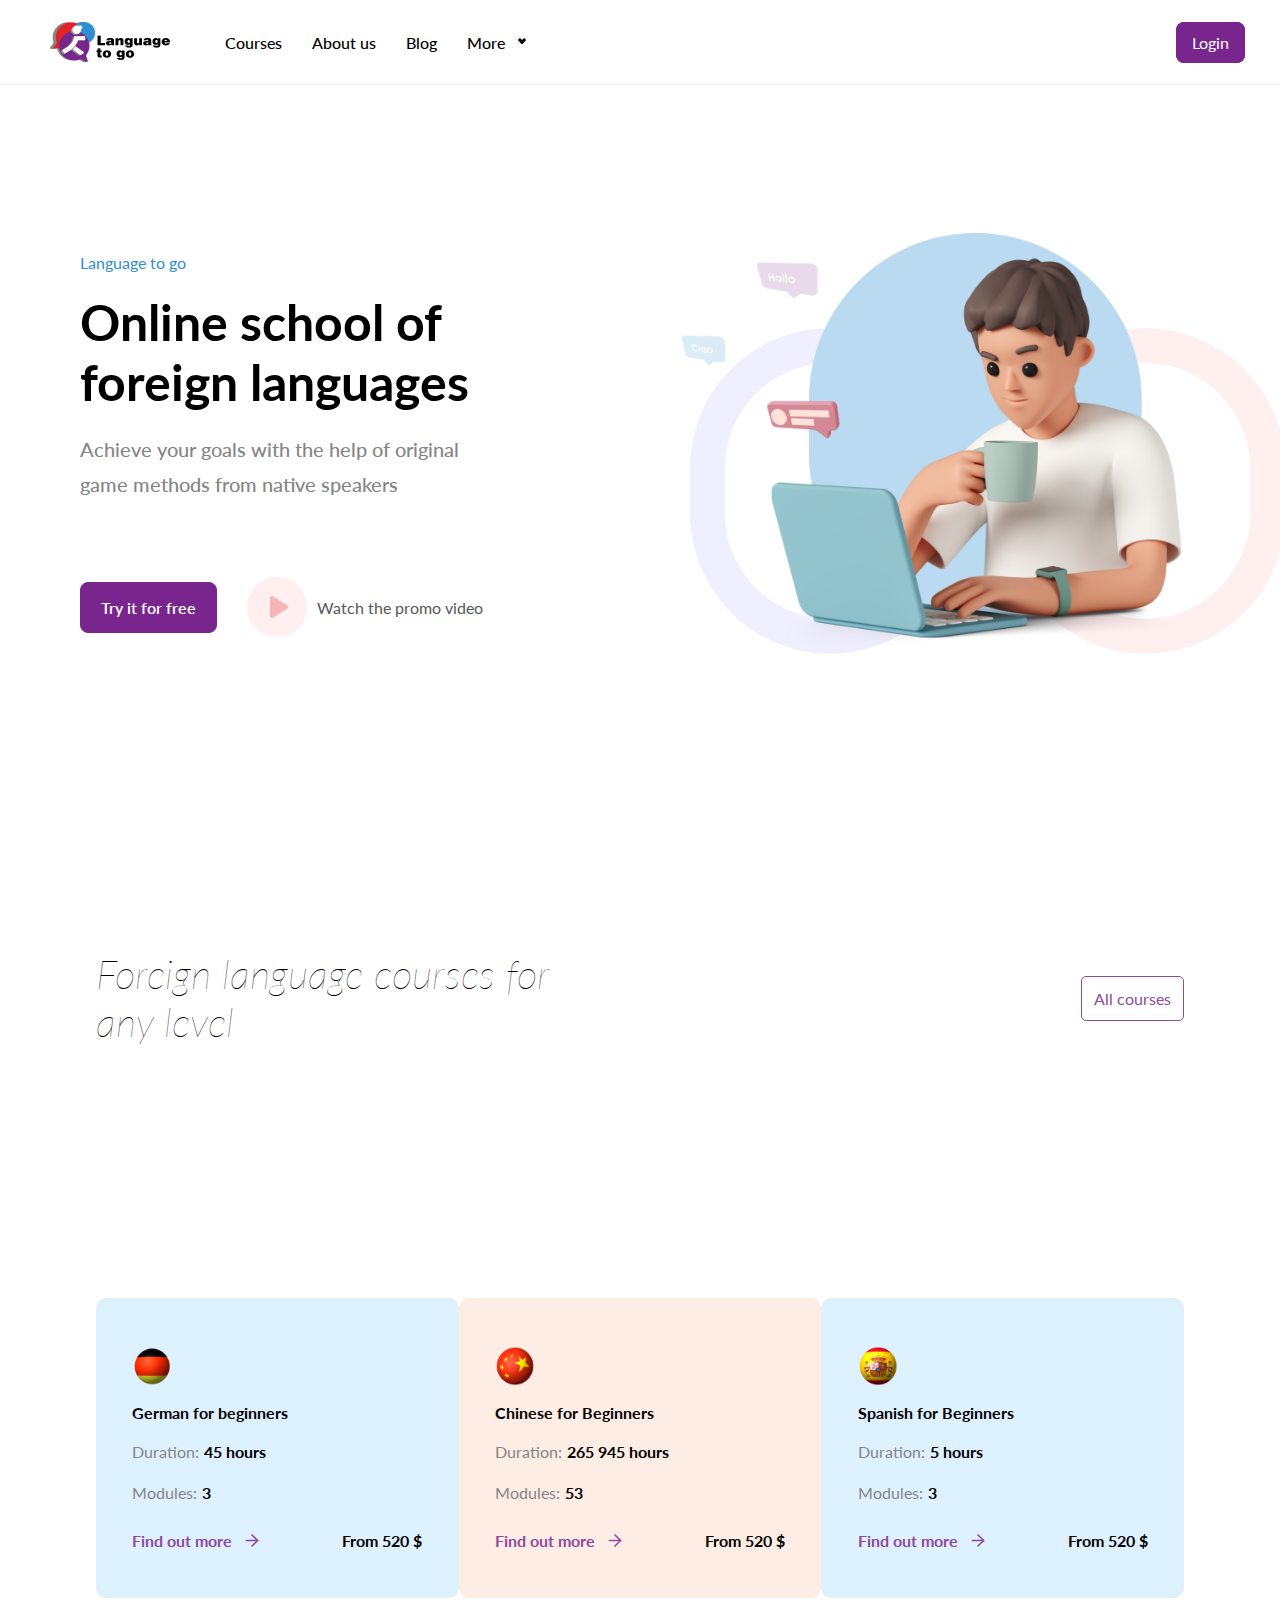
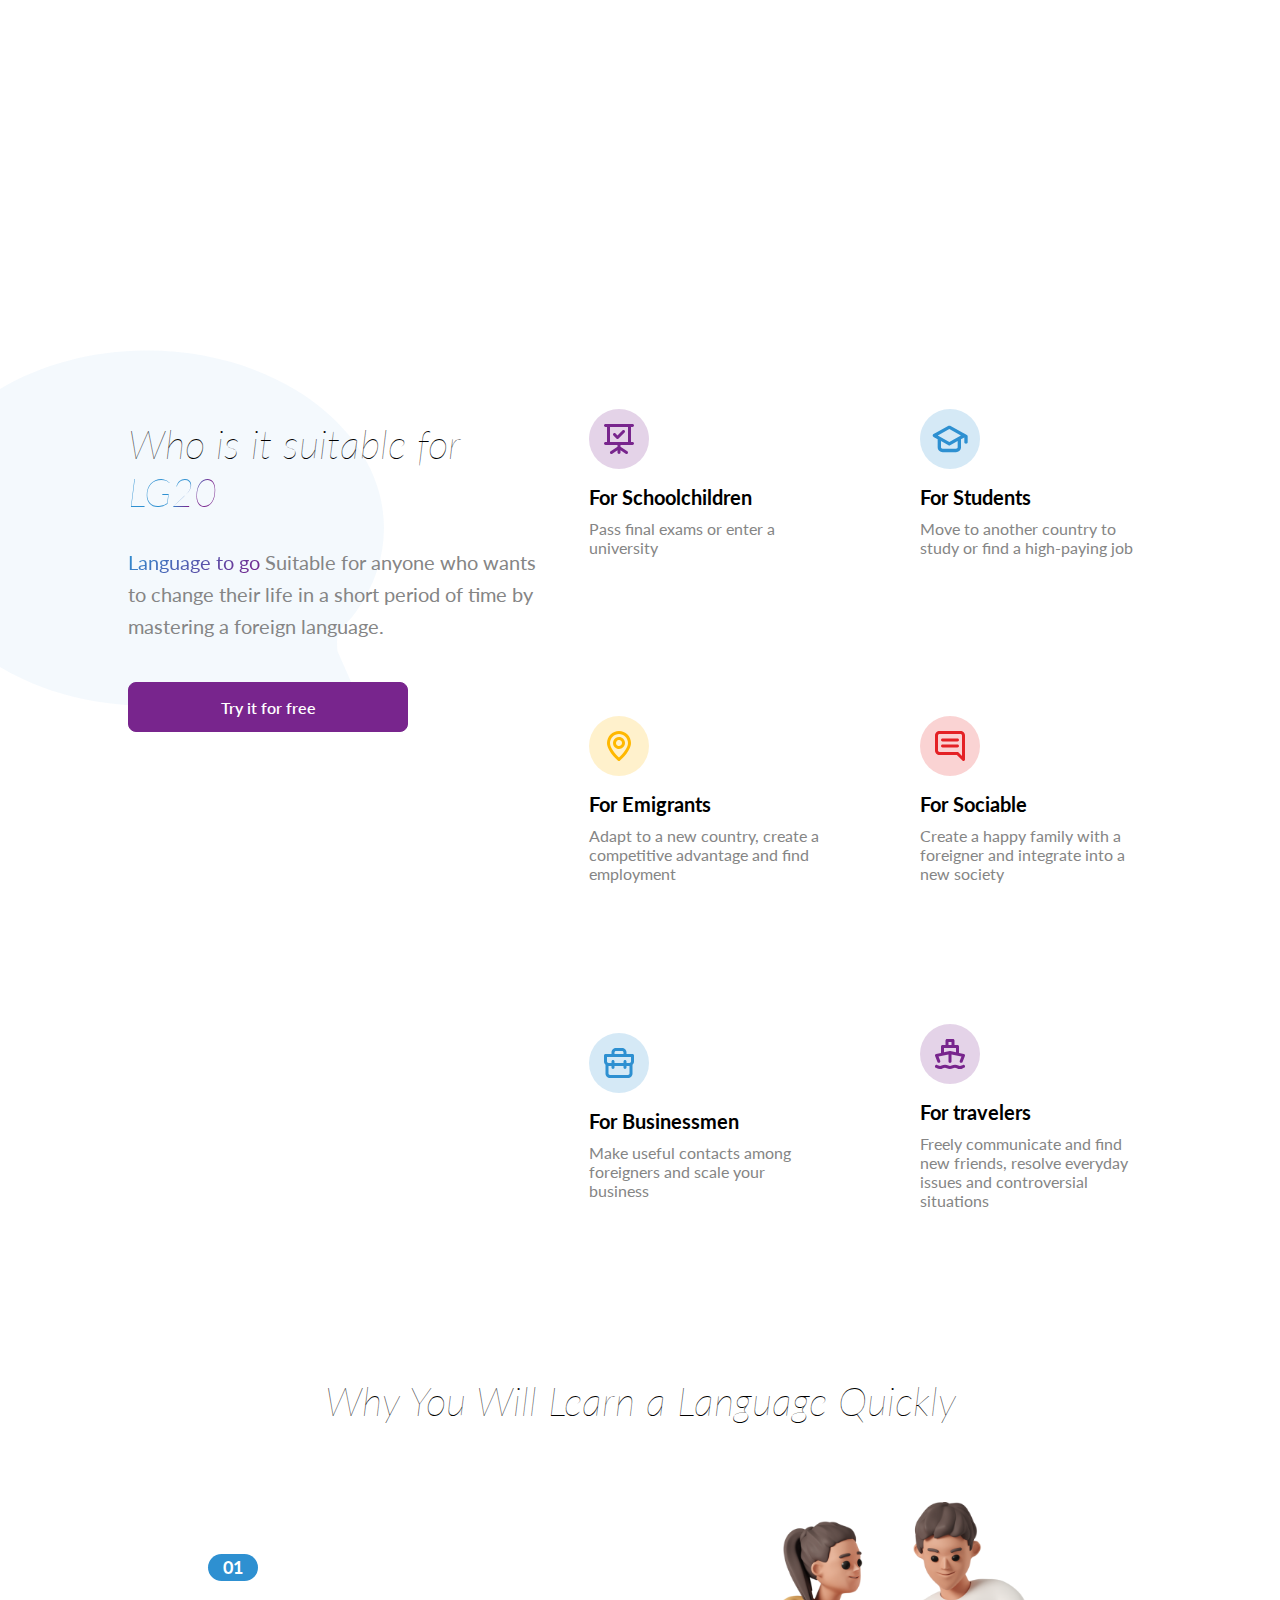
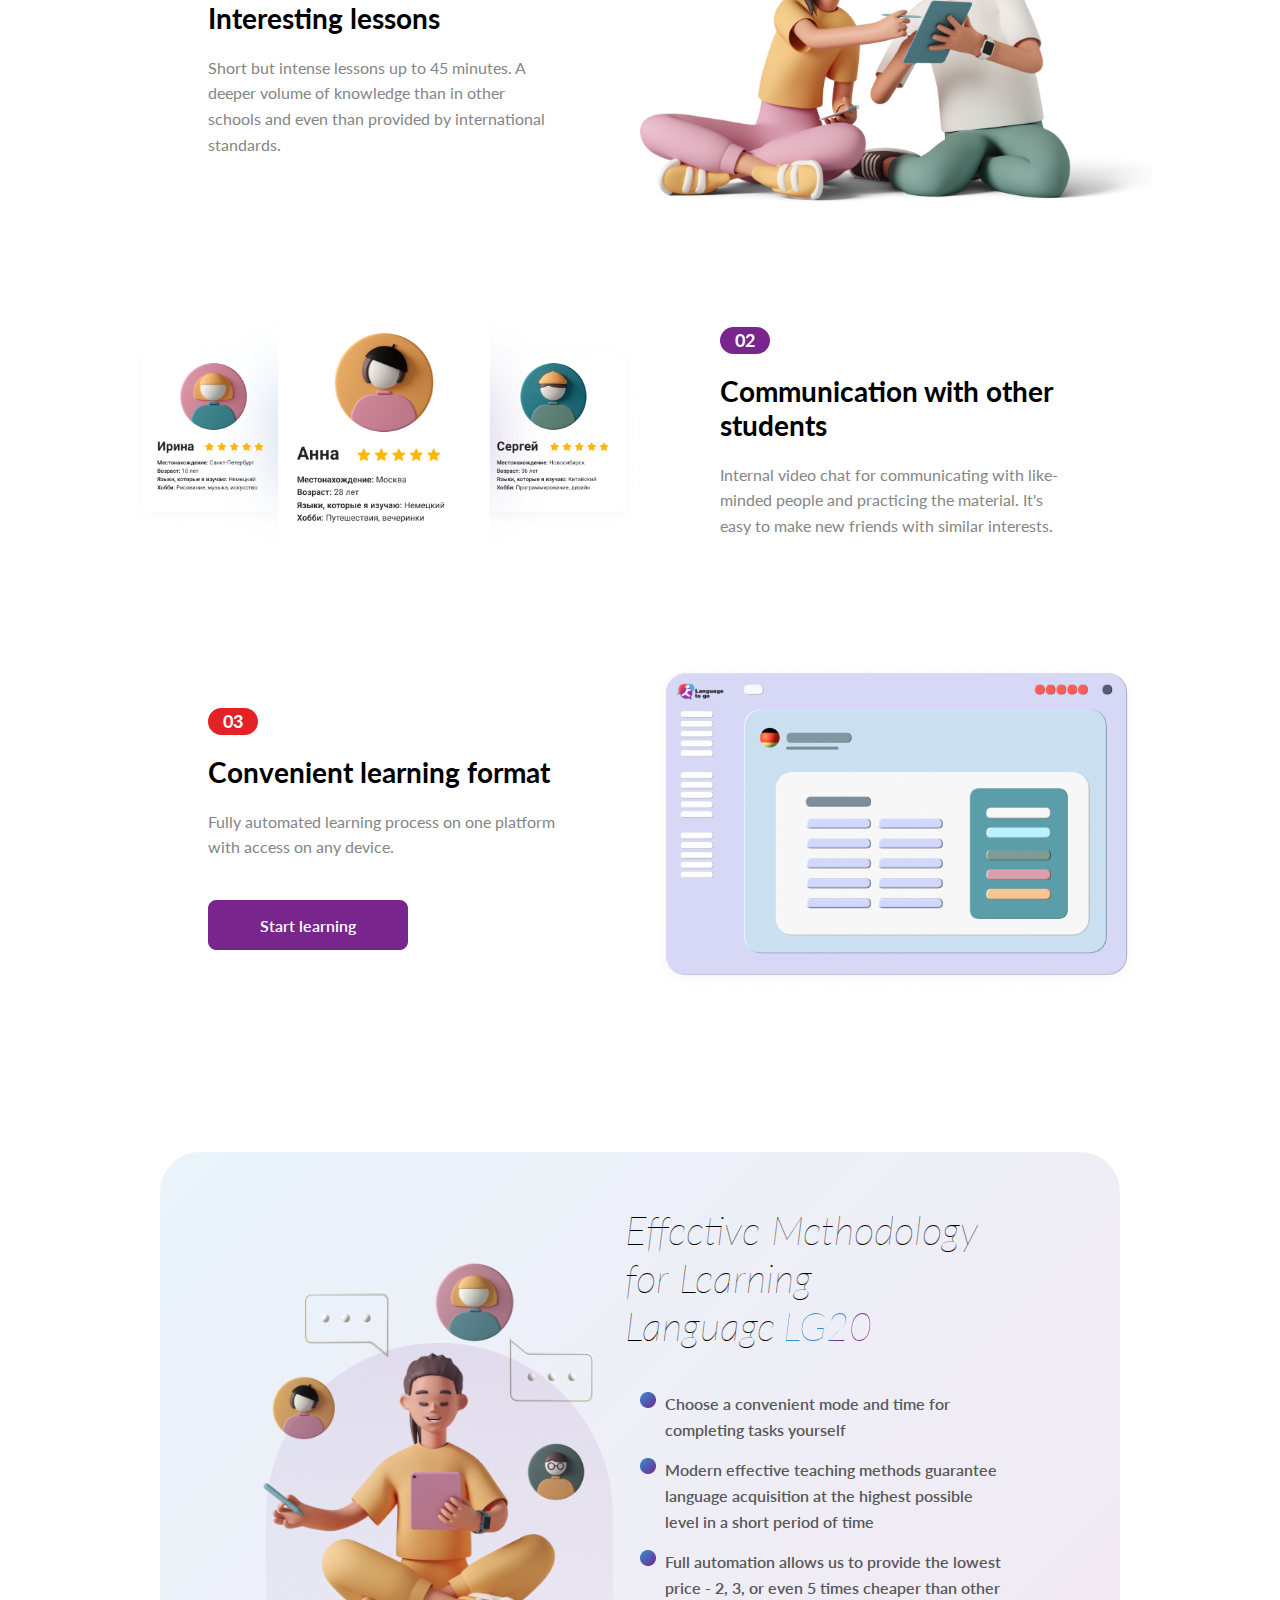
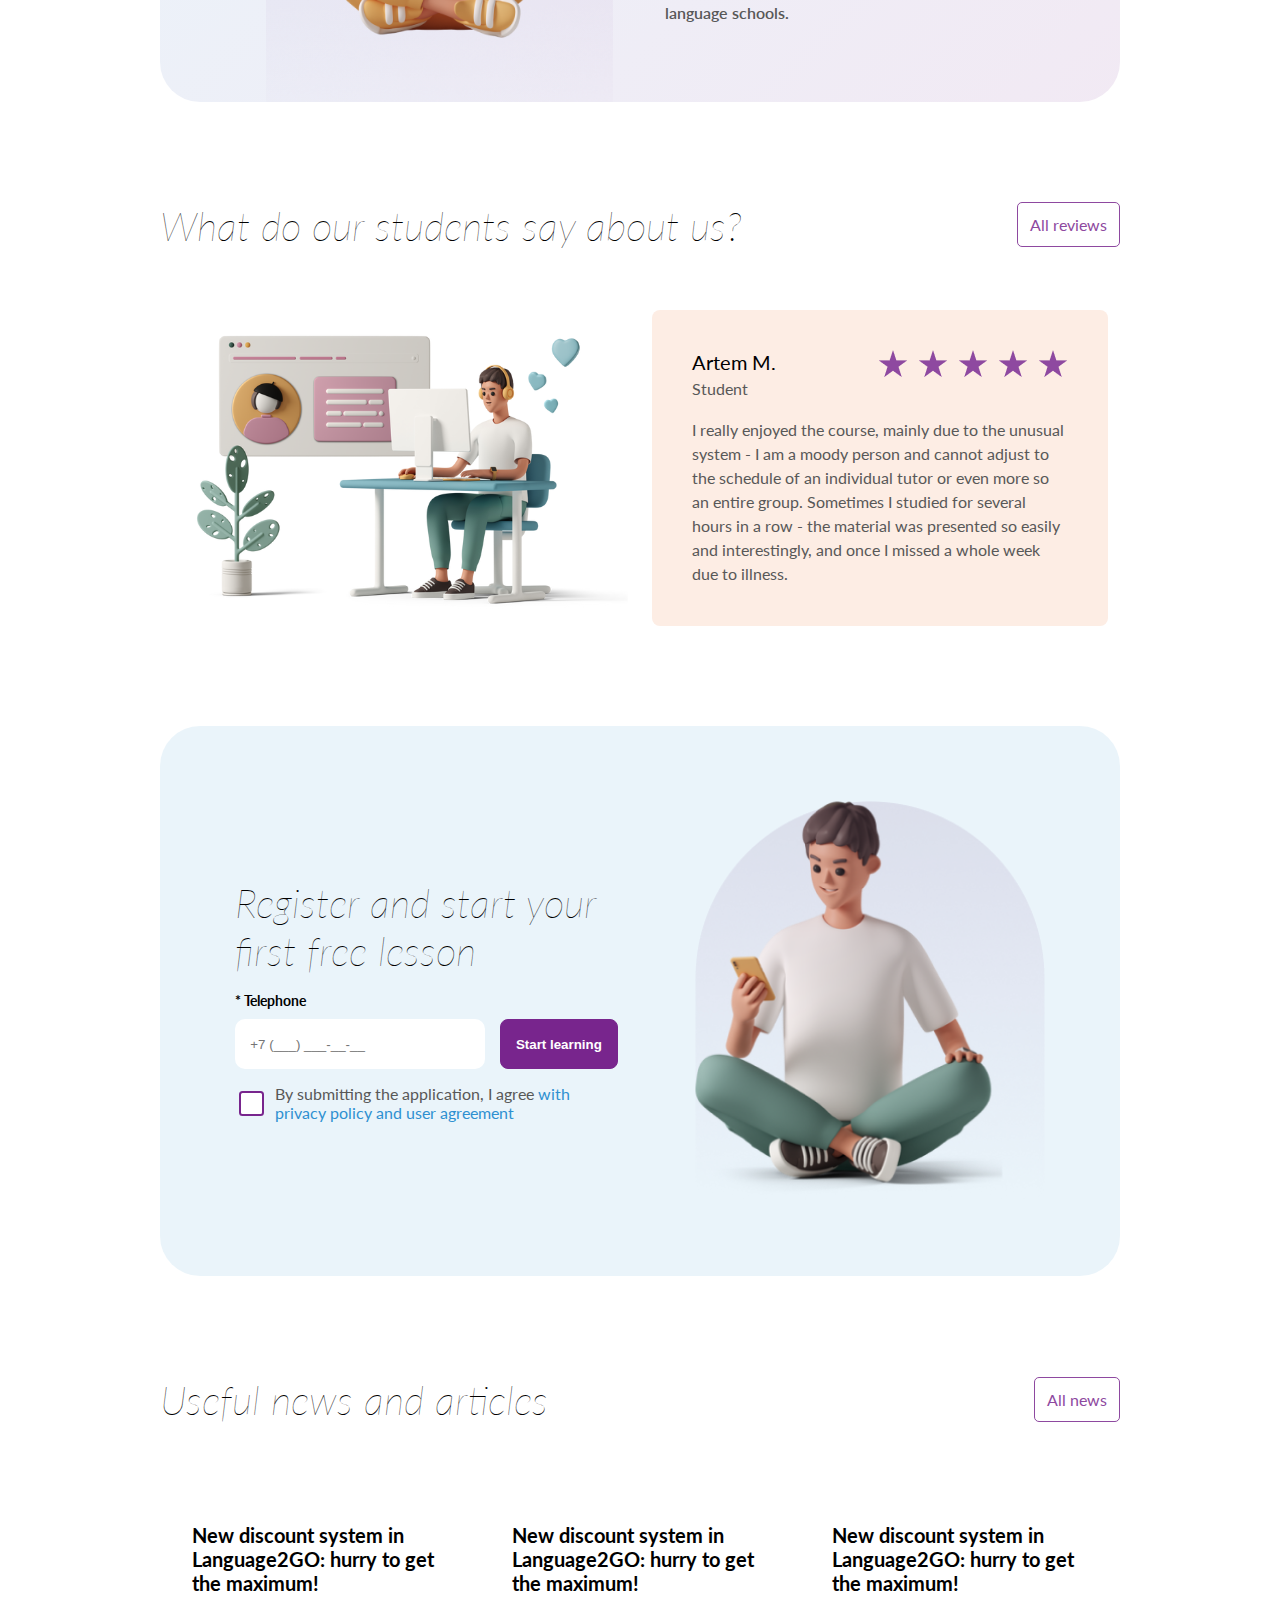
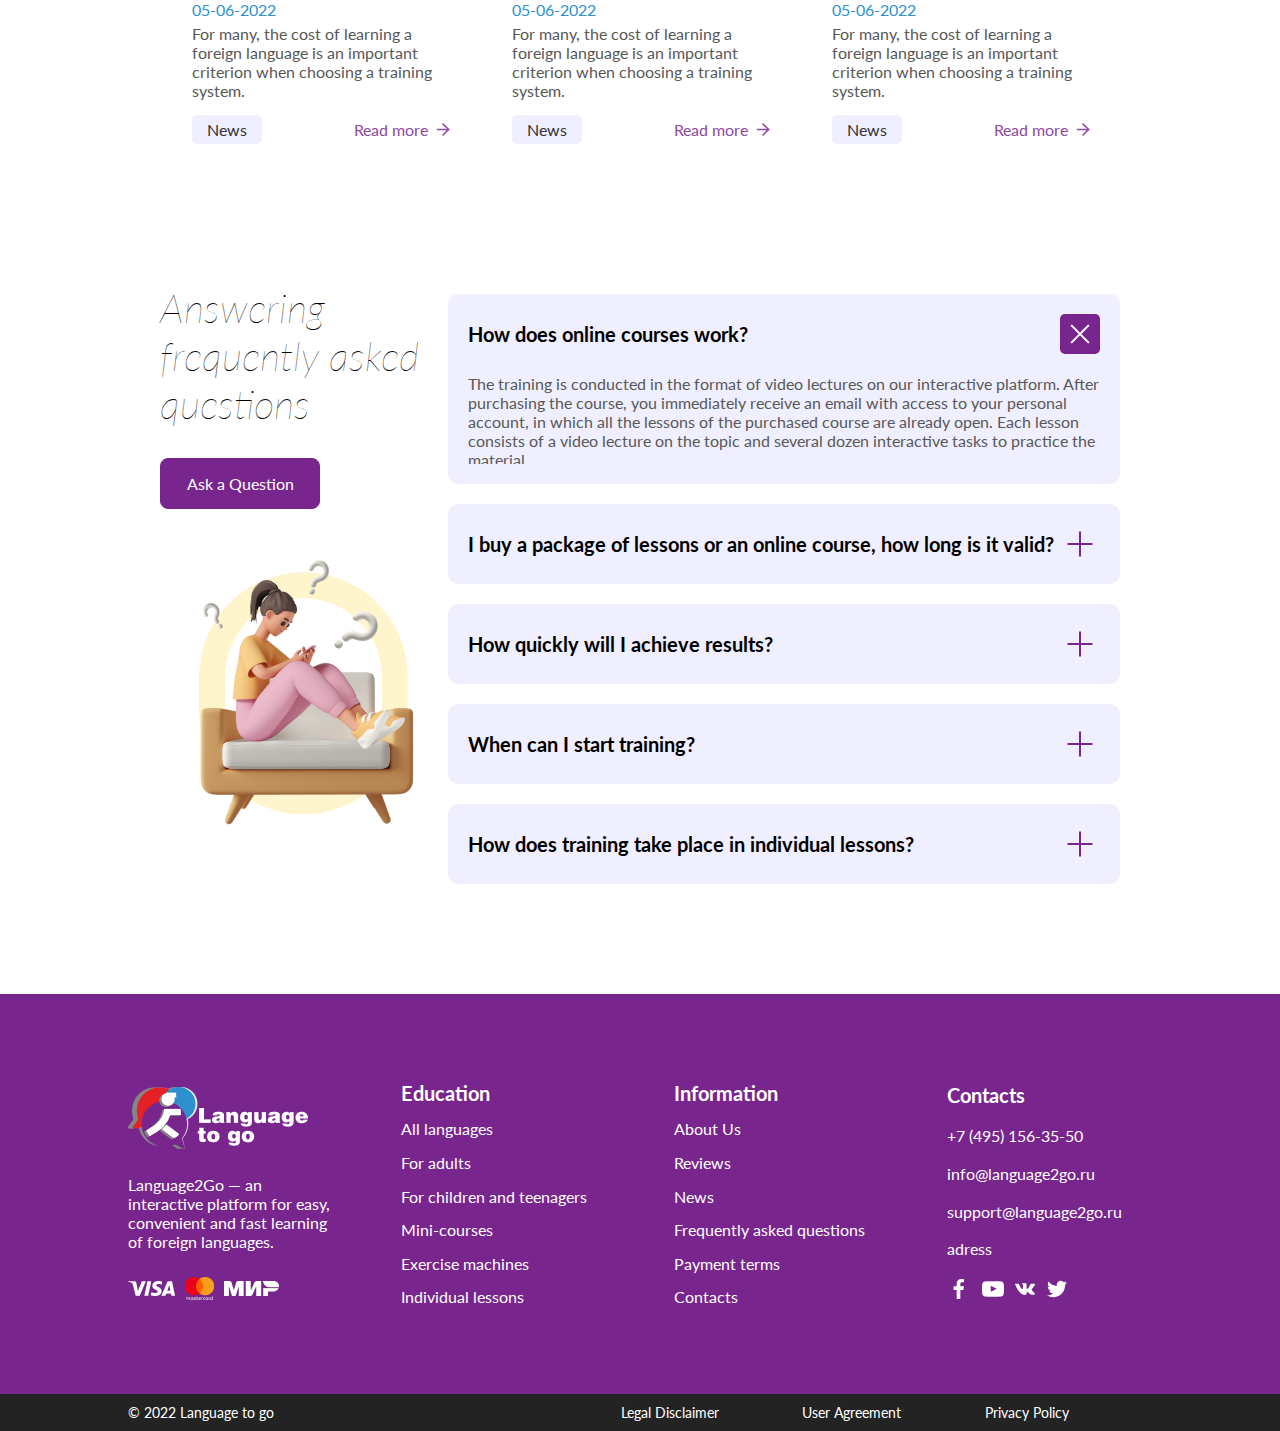
==== commit d6c220d8: "new fix" ====
--- a/index.html
+++ b/index.html
@@ -14,38 +14,38 @@
             <div class="header-navBar_wrapper">
                 <img class="header-navBar_image" src="images/logo1.png" alt="Logo">
                 <div class="header-navBar_nav">
-                    <a href="#" alt="link" class="header-navBar_nav__a">Курсы</a>
-                    <a href="#" alt="link" class="header-navBar_nav__a">О нас</a>
-                    <a href="#" alt="link" class="header-navBar_nav__a">Блог</a>
+                    <a href="#" alt="link" class="header-navBar_nav__a">Courses</a>
+                    <a href="#" alt="link" class="header-navBar_nav__a">About us</a>
+                    <a href="#" alt="link" class="header-navBar_nav__a">Blog</a>
                     <div class="header-navBar_nav__wrapper">
-                        <div class="header-navBar_nav__ul">Еще</div>
+                        <div class="header-navBar_nav__ul">More</div>
                         <div class="shadowBox">
                             <a href="#" alt="link" class="li">FAQ</a>
-                            <a href="#" alt="link" class="li">Контакты</a>
-                            <a href="#" alt="link" class="li">Условия</a>
+                            <a href="#" alt="link" class="li">Contacts</a>
+                            <a href="#" alt="link" class="li">Conditions</a>
                         </div>
                     </div>
                 </div>
             </div>
             <div class="header-navBar_login">
-                <a class="button_out" alt="link" href="/pages/login-pages.html">Вход</a>
+                <a class="button_out" alt="link" href="/pages/login-pages.html">Login</a>
             </div>
         </section>
         <section class="header-present">
             <div class="header-present-info">
                 <div class="header-present-info_head">
                     <span class="header-present-info_head__subLine">Language to go</span>
-                    <span class="header-present-info_head__h1">Онлайн-школа иностранных языков</span>
-                    <span class="header-present-info_head__txt">Достигайте своих целей с помощью авторских игровых методик от носителей языка</span>
+                    <span class="header-present-info_head__h1">Online school of foreign languages</span>
+                    <span class="header-present-info_head__txt">Achieve your goals with the help of original game methods from native speakers</span>
                     <div class="header-present-info_head__button">
-                        <a href="#" class="butOne">Попробовать бесплатно</a>
+                        <a href="#" class="butOne">Try it for free</a>
                         <div class="play">
                             <div class="wrapper">
                                 <svg width="19" height="22" viewBox="0 0 19 22" fill="none" xmlns="http://www.w3.org/2000/svg">
                                     <path class="img" d="M17.2864 9.304C18.5397 10.0873 18.5397 11.9127 17.2864 12.696L3.06 21.5875C1.7279 22.4201 -1.00372e-06 21.4624 -9.35052e-07 19.8915L-1.57732e-07 2.10849C-8.90674e-08 0.537623 1.7279 -0.420062 3.06 0.412498L17.2864 9.304Z"/>
                                 </svg>
                             </div>
-                            <a href="#" class="butTwo">Посмотреть промо-ролик</a>
+                            <a href="#" class="butTwo">Watch the promo video</a>
                         </div>
                     </div>
                 </div>
@@ -58,43 +58,43 @@
     <section class="main">
         <section class="main-cards">
             <div class="main-cards-title">
-                <span class="main-cards-title_h1">Курсы иностранных языков для любого уровня</span>
-                <a href="#" class="button_inter">Все курсы</a>
+                <span class="main-cards-title_h1">Foreign language courses for any level</span>
+                <a href="#" class="button_inter">All courses</a>
             </div>
             <div class="main-cards-wrapper">
                 <div class="main-cards-wrapper_card">
                     <div class="wrapper">
                         <img class="img" alt="ico" src="images/german.png">
-                        <span class="title">Немецкий для начального уровня</span>
-                        <span class="txt_g">Длительность:<span class="txt_b">45 часов</span></span>
-                        <span class="txt_g">Модулей:<span class="txt_b">3</span></span>
+                        <span class="title">German for beginners</span>
+                        <span class="txt_g">Duration:<span class="txt_b">45 hours</span></span>
+                        <span class="txt_g">Modules:<span class="txt_b">3</span></span>
                         <div class="box">
-                            <a class="link" alt="link" href="#">Узнать подробнее<img src="images/svg/arrow-right.svg" alt="right" class="arrow"></a>
-                            <span class="offer">От 6 520 Р</span>
+                            <a class="link" alt="link" href="#">Find out more<img src="images/svg/arrow-right.svg" alt="right" class="arrow"></a>
+                            <span class="offer">From 520 $</span>
                         </div>
                     </div>
                 </div>
                 <div class="main-cards-wrapper_card">
                     <div class="wrapper">
                         <img class="img" alt="ico" src="images/china.png">
-                        <span class="title">Китайский для начального уровня</span>
-                        <span class="txt_g">Длительность:<span class="txt_b">265 945 часов</span></span>
-                        <span class="txt_g">Модулей:<span class="txt_b">53</span></span>
+                        <span class="title">Chinese for Beginners</span>
+                        <span class="txt_g">Duration:<span class="txt_b">265 945 hours</span></span>
+                        <span class="txt_g">Modules:<span class="txt_b">53</span></span>
                         <div class="box">
-                            <a class="link" alt="link" href="#">Узнать подробнее<img src="images/svg/arrow-right.svg" alt="right" class="arrow"></a>
-                            <span class="offer">От 6 520 Р</span>
+                            <a class="link" alt="link" href="#">Find out more<img src="images/svg/arrow-right.svg" alt="right" class="arrow"></a>
+                            <span class="offer">From 520 $</span>
                         </div>
                     </div>
                 </div>
                 <div class="main-cards-wrapper_card">
                     <div class="wrapper">
                         <img class="img" alt="ico" src="images/spain.png">
-                        <span class="title">Испанский для начального уровня</span>
-                        <span class="txt_g">Длительность:<span class="txt_b">5 часов</span></span>
-                        <span class="txt_g">Модулей:<span class="txt_b">3</span></span>
+                        <span class="title">Spanish for Beginners</span>
+                        <span class="txt_g">Duration:<span class="txt_b">5 hours</span></span>
+                        <span class="txt_g">Modules:<span class="txt_b">3</span></span>
                         <div class="box">
-                            <a class="link" alt="link" href="#">Узнать подробнее <img src="images/svg/arrow-right.svg" alt="right" class="arrow"></a>
-                            <span class="offer">От 6 520 Р</span>
+                            <a class="link" alt="link" href="#">Find out more<img src="images/svg/arrow-right.svg" alt="right" class="arrow"></a>
+                            <span class="offer">From 520 $</span>
                         </div>
                     </div>
                 </div>
@@ -103,53 +103,53 @@
         <section class="main-info">
             <div class="main-info-wrapper">
                 <div class="main-info-wrapper_presentBl">
-                    <span class="title">Кому подойдет <span class="gradient">LG20</span></span>
-                    <span class="text"><span class="gradient">Language to go</span> подойдет всем, кто хочет за короткий срок качественно изменить свою жизнь, освоив иностранный язык.</span>
-                    <a class="button_out" href="#">Попробовать бесплатно</a>
+                    <span class="title">Who is it suitable for <span class="gradient">LG20</span></span>
+                    <span class="text"><span class="gradient">Language to go</span> Suitable for anyone who wants to change their life in a short period of time by mastering a foreign language.</span>
+                    <a class="button_out" href="#">Try it for free</a>
                     <img class="svg" alt="vector" src="images/svg/Vector.svg">
                 </div>
                 <div class="main-info-wrapper_table">
                     <div class="main-info-wrapper_table__block">
                         <img class="ico" src="images/svg/presentation.svg" alt="ico">
-                        <span class="title">Школьникам</span>
-                        <span class="subTitle">Сдать выпускные экзамены или поступить в ВУЗ</span>
+                        <span class="title">For Schoolchildren</span>
+                        <span class="subTitle">Pass final exams or enter a university</span>
                     </div>
                     <div class="main-info-wrapper_table__block">
                         <img class="ico" src="images/svg/graduation-cap.svg" alt="ico">
-                        <span class="title">Студентам</span>
-                        <span class="subTitle">Переехать на обучение в другую страну или найти высокооплачеваемую работу</span>
+                        <span class="title">For Students</span>
+                        <span class="subTitle">Move to another country to study or find a high-paying job</span>
                     </div>
                     <div class="main-info-wrapper_table__block">
                         <img class="ico" src="images/svg/map-marker.svg" alt="ico">
-                        <span class="title">Эмигрантам</span>
-                        <span class="subTitle">Адаптироваться в новой стране, создать конкурентное преимущество и трудоустроиться</span>
+                        <span class="title">For Emigrants</span>
+                        <span class="subTitle">Adapt to a new country, create a competitive advantage and find employment</span>
                     </div>
                     <div class="main-info-wrapper_table__block">
                         <img class="ico" src="images/svg/comment-alt-message.svg" alt="ico">
-                        <span class="title">Общительным</span>
-                        <span class="subTitle">Создать счастливую семью с иностранцем и интегрироваться в новое общество</span>
+                        <span class="title">For Sociable</span>
+                        <span class="subTitle">Create a happy family with a foreigner and integrate into a new society</span>
                     </div>
                     <div class="main-info-wrapper_table__block">
                         <img class="ico" src="images/svg/briefcase.svg" alt="ico">
-                        <span class="title">Бизнесменам</span>
-                        <span class="subTitle">Завести полезные знакомства среди иностранцев и масштабировать бизнес</span>
+                        <span class="title">For Businessmen</span>
+                        <span class="subTitle">Make useful contacts among foreigners and scale your business</span>
                     </div>
                     <div class="main-info-wrapper_table__block">
                         <img class="ico" src="images/svg/ship.svg" alt="ico">
-                        <span class="title">Путешественникам</span>
-                        <span class="subTitle">Свободно общаться и находить новых друзей, решать бытовые вопросы и спорные ситуации</span>
+                        <span class="title">For travelers</span>
+                        <span class="subTitle">Freely communicate and find new friends, resolve everyday issues and controversial situations</span>
                     </div>
                 </div>
             </div>
         </section>
         <section class="main-intr">
             <div class="main-intr-wrapper">
-                <h1 class="titleBg">Почему вы быстро освоите язык</h1>
+                <h1 class="titleBg">Why You Will Learn a Language Quickly</h1>
                 <div class="main-intr-wrapper_block">
                     <div class="main-intr-wrapper_block__txt">
                         <span class="nummer_01">01</span>
-                        <span class="title">Интересные уроки</span>
-                        <span class="text">Короткие, но насыщенные уроки до 45 минут. Более глубокий объем знаний, чем в других школах и даже чем предусмотрено международными стандартами.</span>
+                        <span class="title">Interesting lessons</span>
+                        <span class="text">Short but intense lessons up to 45 minutes. A deeper volume of knowledge than in other schools and even than provided by international standards.</span>
                     </div>
                     <img class="image" alt="image" src="images/casual-life-3d.png">
                 </div>
@@ -157,16 +157,16 @@
                     <img class="image" src="images/coments-crds.png" alt="images">
                     <div class="main-intr-wrapper_block__txt">
                         <span class="nummer_02">02</span>
-                        <span class="title">Общение с другими учащимися</span>
-                        <span class="text">Внутренний видеочат для общения с единомышленниками и отработки материала. Завести новых друзей по интересам просто.</span>
+                        <span class="title">Communication with other students</span>
+                        <span class="text">Internal video chat for communicating with like-minded people and practicing the material. It's easy to make new friends with similar interests.</span>
                     </div>
                 </div>
                 <div class="main-intr-wrapper_block">
                     <div class="main-intr-wrapper_block__txt">
                         <span class="nummer_03">03</span>
-                        <span class="title">Удобный формат обучения</span>
-                        <span class="text">Полностью автоматический процесс обучения на одной платформе с доступом на любом устройстве.</span>
-                        <a href="#" class="button_out">Начать обучение</a>
+                        <span class="title">Convenient learning format</span>
+                        <span class="text">Fully automated learning process on one platform with access on any device.</span>
+                        <a href="#" class="button_out">Start learning</a>
                     </div>
                     <img class="image" alt="image" src="images/web-3d.png">
                 </div>
@@ -178,11 +178,11 @@
                     <div class="bck-gradient"></div>
                     <div class="image"><img src="images/casual-2.png" alt="casual"></div>
                     <div class="main-path-block_txt">
-                        <span class="title">Эффективная методика изучения языка<span class="gradient">LG20</span></span>
+                        <span class="title">Effective Methodology for Learning Language<span class="gradient">LG20</span></span>
                         <ul class="block">
-                            <li class="stell">Самостоятельно выбираете удобный режим и время прохождения заданий</li>
-                            <li class="stell">Cовременная эффективная методика обучения гарантирует освоение языка на максимально высоком уровне за короткий срок </li>
-                            <li class="stell">Полная автоматизация позволяет нам предоставлять самую низку цену - в 2, 3, а то и в 5 раз дешевле других языковых школ.</li>
+                            <li class="stell">Choose a convenient mode and time for completing tasks yourself</li>
+                            <li class="stell">Modern effective teaching methods guarantee language acquisition at the highest possible level in a short period of time</li>
+                            <li class="stell">Full automation allows us to provide the lowest price - 2, 3, or even 5 times cheaper than other language schools.</li>
                         </ul>
                     </div>
                 </div>
@@ -191,8 +191,8 @@
         <section class="main-coments">
             <div class="main-coments-outpood">
                 <div class="main-coments-tltBlock">
-                    <span class="main-coments-tltBlock_title">Что говорят о нас ученики?</span>
-                    <a href="#" class="button_inter">Все отзывы</a>
+                    <span class="main-coments-tltBlock_title">What do our students say about us?</span>
+                    <a href="#" class="button_inter">All reviews</a>
                 </div>
                 <div class="main-coments-wrapper">
                     <img class="main-coments-wrapper_img" src="images/coments-ppl.png" alt="3D_image">
@@ -201,12 +201,12 @@
                             <div class="main-coments-wrapper--slider__blc">
                                 <div class="blc_tlt">
                                     <div class="infos">
-                                        <span class="name">Артем М.</span>
-                                        <span class="subTitle">Студент</span>
+                                        <span class="name">Artem M.</span>
+                                        <span class="subTitle">Student</span>
                                     </div>
                                     <img src="images/stars.png" alt="stars">
                                 </div>
-                                <span class="text">Занятия курса очень понравились, в основном благодаря необычной системе — я человек настроения и не могу подстраиваться под график индивидуального репетитора или тем более целой группы. Иногда занимался несколько часов подряд — настолько легко и интересно организована подача материала, а один раз по болезни пропустил целую неделю. </span>
+                                <span class="text">I really enjoyed the course, mainly due to the unusual system - I am a moody person and cannot adjust to the schedule of an individual tutor or even more so an entire group. Sometimes I studied for several hours in a row - the material was presented so easily and interestingly, and once I missed a whole week due to illness. </span>
                             </div>
                         </div>
                     </div>
@@ -217,19 +217,19 @@
             <div class="main-anruf-wrapper">
                 <div class="backGrad"></div>
                 <div class="main-anruf-wrapper_formBox">
-                    <span class="title">Регистрируйтесь и приступайте к первому бесплатному уроку</span>
+                    <span class="title">Register and start your first free lesson</span>
                     <form action="#" method="get" enctype="multipart/form-data" class="form">
-                        <span class="subTitle">* Телефон</span>
+                        <span class="subTitle">* Telephone</span>
                         <div class="inputBox">
                             <input placeholder="+7 (___) ___-__-__" type="tel" name="telephone" value="">
-                            <button type="submit" class="button_out">Начать обучение</button>
+                            <button type="submit" class="button_out">Start learning</button>
                         </div>
                         <div class="boxCheck">
                             <div class="inpt_wrapper">
                                 <input type="checkbox" name="checkbox" value="yes">
                             </div>
                             <span class="link_wrapper">
-                                Отправляя заявку, я соглашаюсь <a href="#" class="link">с политикой конфиденциальности и пользовательским соглашением</a>
+                                By submitting the application, I agree <a href="#" class="link">with privacy policy and user agreement</a>
                             </span>
                         </div>
                     </form>
@@ -241,41 +241,41 @@
             <div class="main-news-outpood">
                 <div calss="main-news-wrapper">
                     <div class="main-news-wrapper--tltBlc">
-                        <span class="main-news-wrapper--tltBlc_title">Полезные новости и статьи</span>
-                        <a href="#" class="button_inter">Все новости</a>
+                        <span class="main-news-wrapper--tltBlc_title">Useful news and articles</span>
+                        <a href="#" class="button_inter">All news</a>
                     </div>
                     <div class="main-news-wrapper--list">
                         <div class="main-news-wrapper--list_blc">
                             <div class="contant">
-                                <span class="title">Новая система скидок в Language2GO: успейте забрать максимум!</span>
+                                <span class="title">New discount system in Language2GO: hurry to get the maximum!</span>
                                 <span class="date">05-06-2022</span>
-                                <span class="text">Для многих стоимость изучения иностранного языка является важным критерием при выборе системы обучения.</span>
+                                <span class="text">For many, the cost of learning a foreign language is an important criterion when choosing a training system.</span>
                             </div>
                             <div class="button">
-                                <a href="#" class="btn-news">Новость</a>
-                                <a href="#" class="link">Подробнее<img src="images/svg/arrow-right.svg" alt="right" class="arrow"></a>
+                                <a href="#" class="btn-news">News</a>
+                                <a href="#" class="link">Read more<img src="images/svg/arrow-right.svg" alt="right" class="arrow"></a>
                             </div>
                         </div>
                         <div class="main-news-wrapper--list_blc">
                             <div class="contant">
-                                <span class="title">Новая система скидок в Language2GO: успейте забрать максимум!</span>
+                                <span class="title">New discount system in Language2GO: hurry to get the maximum!</span>
                                 <span class="date">05-06-2022</span>
-                                <span class="text">Для многих стоимость изучения иностранного языка является важным критерием при выборе системы обучения.</span>
+                                <span class="text">For many, the cost of learning a foreign language is an important criterion when choosing a training system.</span>
                             </div>
                             <div class="button">
-                                <a href="#" class="btn-news">Новость</a>
-                                <a href="#" class="link">Подробнее<img src="images/svg/arrow-right.svg" alt="right" class="arrow"></a>
+                                <a href="#" class="btn-news">News</a>
+                                <a href="#" class="link">Read more<img src="images/svg/arrow-right.svg" alt="right" class="arrow"></a>
                             </div>
                         </div>
                         <div class="main-news-wrapper--list_blc">
                             <div class="contant">
-                                <span class="title">Новая система скидок в Language2GO: успейте забрать максимум!</span>
+                                <span class="title">New discount system in Language2GO: hurry to get the maximum!</span>
                                 <span class="date">05-06-2022</span>
-                                <span class="text">Для многих стоимость изучения иностранного языка является важным критерием при выборе системы обучения.</span>
+                                <span class="text">For many, the cost of learning a foreign language is an important criterion when choosing a training system.</span>
                             </div>
                             <div class="button">
-                                <a href="#" class="btn-news">Новость</a>
-                                <a href="#" class="link">Подробнее<img src="images/svg/arrow-right.svg" alt="right" class="arrow"></a>
+                                <a href="#" class="btn-news">News</a>
+                                <a href="#" class="link">Read more<img src="images/svg/arrow-right.svg" alt="right" class="arrow"></a>
                             </div>
                         </div>
                     </div>
@@ -285,45 +285,45 @@
         <section class="main-answr">
             <div class="main-answr-wrapper">
                 <div class="main-answr-tltBlc">
-                    <span class="main-answr-tltBlc_title">Отвечаем на частые вопросы</span>
-                    <a class="button_out" href="#">Задать Вопрос</a>
+                    <span class="main-answr-tltBlc_title">Answering frequently asked questions</span>
+                    <a class="button_out" href="#">Ask a Question</a>
                     <img alt="image" src="images/answr.png">
                 </div>
                 <div class="main-answr-acrd">
                     <div class="main-answr-acrd_acordion">
                         <div class="blc_tlt">
-                            <span class="title">Как проходит обучение на онлайн-курсах?</span>
+                            <span class="title">How does online courses work?</span>
                             <div data-tab="tab-1" class="btn"><span class="clc"></span></div>
                         </div>
-                        <span id="tab-1" class="blc-cnt">Обучение проходит в формате видео-лекций на нашей интерактивной платформе. После приобретения курса, вы сразу же получаете письмо на почту с доступом в личный кабинет, в котором уже открыты все уроки приобретенного курса. Каждый урок состоит из видео-лекции по теме и нескольких десятков интерактивных заданий на отработку материала.</span>
-                    </div>
-                    <div class="main-answr-acrd_acordion">
-                        <div class="blc_tlt">
-                            <span class="title">Я покупаю пакет уроков или онлайн-курс, сколько он действует?</span>
+                        <span id="tab-1" class="blc-cnt">The training is conducted in the format of video lectures on our interactive platform. After purchasing the course, you immediately receive an email with access to your personal account, in which all the lessons of the purchased course are already open. Each lesson consists of a video lecture on the topic and several dozen interactive tasks to practice the material.</span>
+                    </div>
+                    <div class="main-answr-acrd_acordion">
+                        <div class="blc_tlt">
+                            <span class="title">I buy a package of lessons or an online course, how long is it valid?</span>
                             <div data-tab="tab-2" class="btn"><span class="clc"></span></div>
                         </div>
-                        <span id="tab-2" class="blc-cnt">Обучение проходит в формате видео-лекций на нашей интерактивной платформе. После приобретения курса, вы сразу же получаете письмо на почту с доступом в личный кабинет, в котором уже открыты все уроки приобретенного курса. Каждый урок состоит из видео-лекции по теме и нескольких десятков интерактивных заданий на отработку материала.</span>
-                    </div>
-                    <div class="main-answr-acrd_acordion">
-                        <div class="blc_tlt">
-                            <span class="title">Как быстро я достигну результатов?</span>
+                        <span id="tab-2" class="blc-cnt">The training is conducted in the format of video lectures on our interactive platform. After purchasing the course, you immediately receive an email with access to your personal account, in which all the lessons of the purchased course are already open. Each lesson consists of a video lecture on the topic and several dozen interactive tasks to practice the material.</span>
+                    </div>
+                    <div class="main-answr-acrd_acordion">
+                        <div class="blc_tlt">
+                            <span class="title">How quickly will I achieve results?</span>
                             <div data-tab="tab-3" class="btn"><span class="clc"></span></div>
                         </div>
-                        <span id="tab-3" class="blc-cnt">Обучение проходит в формате видео-лекций на нашей интерактивной платформе. После приобретения курса, вы сразу же получаете письмо на почту с доступом в личный кабинет, в котором уже открыты все уроки приобретенного курса. Каждый урок состоит из видео-лекции по теме и нескольких десятков интерактивных заданий на отработку материала.</span>
-                    </div>
-                    <div class="main-answr-acrd_acordion">
-                        <div class="blc_tlt">
-                            <span class="title">Когда я могу начать обучение?</span>
+                        <span id="tab-3" class="blc-cnt">The training is conducted in the format of video lectures on our interactive platform. After purchasing the course, you immediately receive an email with access to your personal account, in which all the lessons of the purchased course are already open. Each lesson consists of a video lecture on the topic and several dozen interactive tasks to practice the material.</span>
+                    </div>
+                    <div class="main-answr-acrd_acordion">
+                        <div class="blc_tlt">
+                            <span class="title">When can I start training?</span>
                             <div data-tab="tab-4" class="btn"><span class="clc"></span></div>
                         </div>
-                        <span id="tab-4" class="blc-cnt">Обучение проходит в формате видео-лекций на нашей интерактивной платформе. После приобретения курса, вы сразу же получаете письмо на почту с доступом в личный кабинет, в котором уже открыты все уроки приобретенного курса. Каждый урок состоит из видео-лекции по теме и нескольких десятков интерактивных заданий на отработку материала.</span>
-                    </div>
-                    <div class="main-answr-acrd_acordion">
-                        <div class="blc_tlt">
-                            <span class="title">Как проходит обучение на индивидуальных занятиях?</span>
+                        <span id="tab-4" class="blc-cnt">The training is conducted in the format of video lectures on our interactive platform. After purchasing the course, you immediately receive an email with access to your personal account, in which all the lessons of the purchased course are already open. Each lesson consists of a video lecture on the topic and several dozen interactive tasks to practice the material.</span>
+                    </div>
+                    <div class="main-answr-acrd_acordion">
+                        <div class="blc_tlt">
+                            <span class="title">How does training take place in individual lessons?</span>
                             <div data-tab="tab-5" class="btn"><span class="clc"></span></div>
                         </div>
-                        <span id="tab-5" class="blc-cnt">Обучение проходит в формате видео-лекций на нашей интерактивной платформе. После приобретения курса, вы сразу же получаете письмо на почту с доступом в личный кабинет, в котором уже открыты все уроки приобретенного курса. Каждый урок состоит из видео-лекции по теме и нескольких десятков интерактивных заданий на отработку материала.</span>
+                        <span id="tab-5" class="blc-cnt">The training is conducted in the format of video lectures on our interactive platform. After purchasing the course, you immediately receive an email with access to your personal account, in which all the lessons of the purchased course are already open. Each lesson consists of a video lecture on the topic and several dozen interactive tasks to practice the material.</span>
                     </div>
                 </div>
             </div>
@@ -334,7 +334,7 @@
             <div class="footer-top-wrapper">
                 <div class="footer-top-box">
                     <img class="logo" src="./images/logo2.png" alt="logo">
-                    <span class="text">Language2Go — интерактивная платформа для легкого, удобного и быстрого изучения иностранных языков.</span>
+                    <span class="text">Language2Go — an interactive platform for easy, convenient and fast learning of foreign languages.</span>
                     <div class="footer-top-box_nav">
                         <img class="li" src="./images/visa.png" alt="visa">
                         <img class="li" src="./images/master.png" alt="master">
@@ -342,25 +342,25 @@
                     </div>
                 </div>
                 <div class="footer-top-box">
-                    <span class="title">Обучение</span>
-                    <a href="#" class="link">Все языки</a>
-                    <a href="#" class="link">Взрослым</a>
-                    <a href="#" class="link">Детям и подросткам</a>
-                    <a href="#" class="link">Мини-курсы</a>
-                    <a href="#" class="link">Тренажеры</a>
-                    <a href="#" class="link">Индивидуальные занятия</a>
+                    <span class="title">Education</span>
+                    <a href="#" class="link">All languages</a>
+                    <a href="#" class="link">For adults</a>
+                    <a href="#" class="link">For children and teenagers</a>
+                    <a href="#" class="link">Mini-courses</a>
+                    <a href="#" class="link">Exercise machines</a>
+                    <a href="#" class="link">Individual lessons</a>
                 </div>
                 <div class="footer-top-box">
-                    <span class="title">Информация</span>
-                    <a href="#" class="link">О нас</a>
-                    <a href="#" class="link">Отзывы</a>
-                    <a href="#" class="link">Новости</a>
-                    <a href="#" class="link">Частые вопросы</a>
-                    <a href="#" class="link">Условия оплаты</a>
-                    <a href="#" class="link">Контакты</a>
+                    <span class="title">Information</span>
+                    <a href="#" class="link">About Us</a>
+                    <a href="#" class="link">Reviews</a>
+                    <a href="#" class="link">News</a>
+                    <a href="#" class="link">Frequently asked questions</a>
+                    <a href="#" class="link">Payment terms</a>
+                    <a href="#" class="link">Contacts</a>
                 </div>
                 <div class="footer-top-box">
-                    <span class="title">Контакты</span>
+                    <span class="title">Contacts</span>
                     <span class="nummer">+7 (495) 156-35-50</span>
                     <span class="mail">info@language2go.ru</span>
                     <span class="mail">support@language2go.ru</span>
@@ -378,9 +378,9 @@
             <div class="footer-bot-wrapper">
                 <span>© 2022 Language to go</span>
                 <div class="footer-bot-wrapper_rules">
-                    <a href="#" class="lic">Правовая оговорка</a>
-                    <a href="#" class="lic">Пользовательское соглашение</a>
-                    <a href="#" class="lic">Политика конфиденциальности</a>
+                    <a href="#" class="lic">Legal Disclaimer</a>
+                    <a href="#" class="lic">User Agreement</a>
+                    <a href="#" class="lic">Privacy Policy</a>
                 </div>
             </div>
         </div>
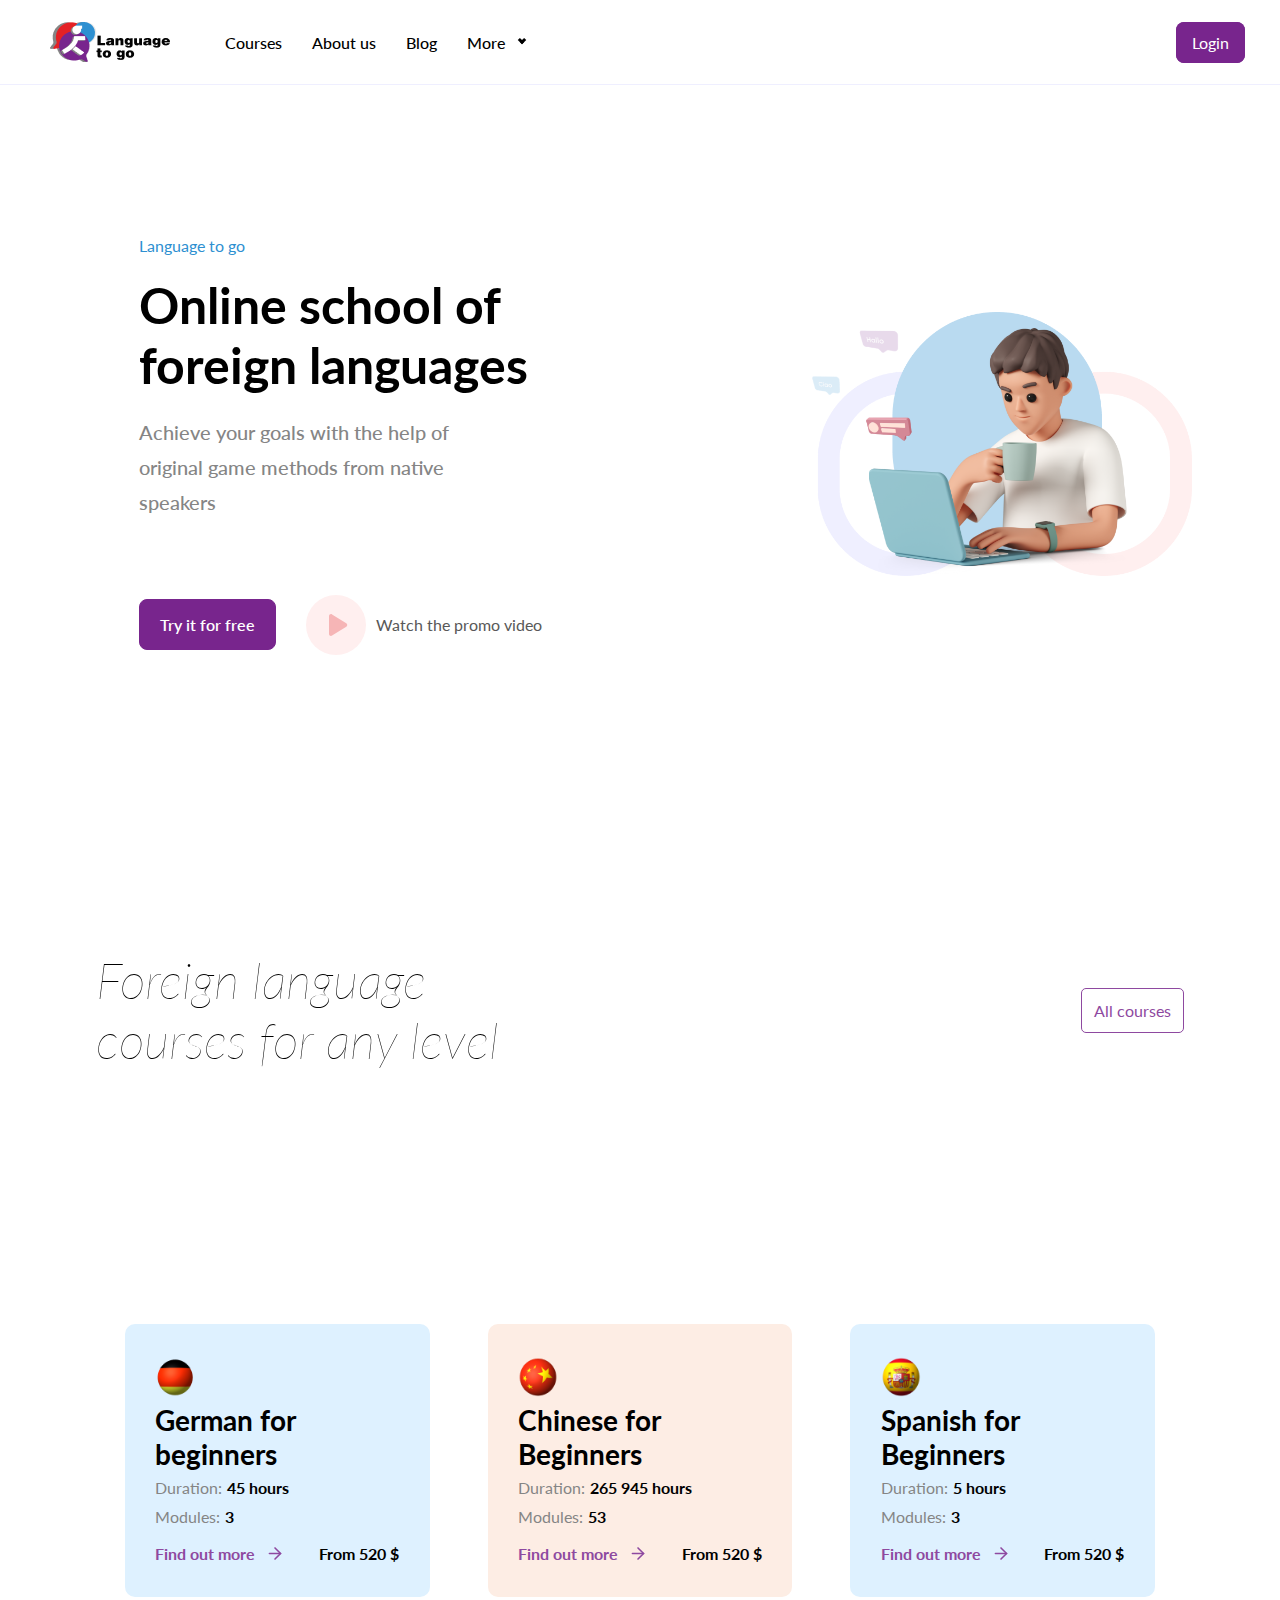
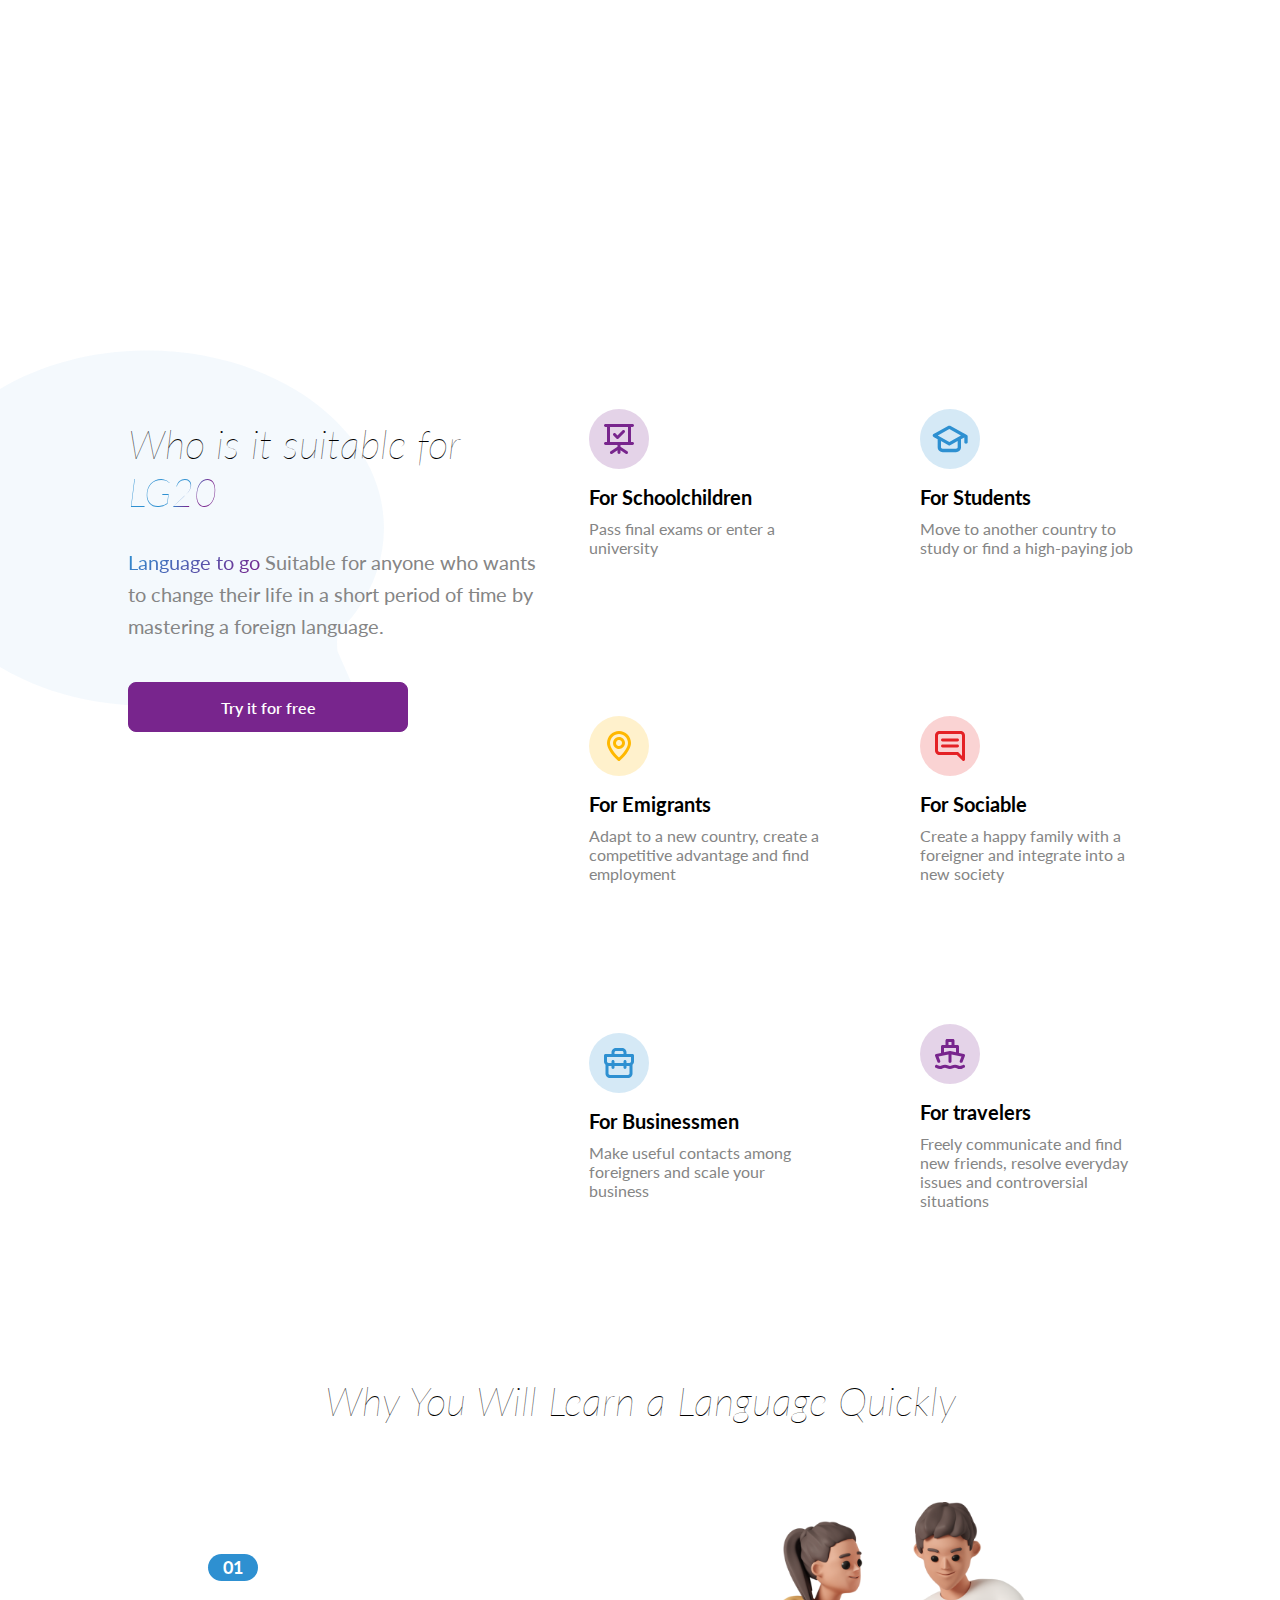
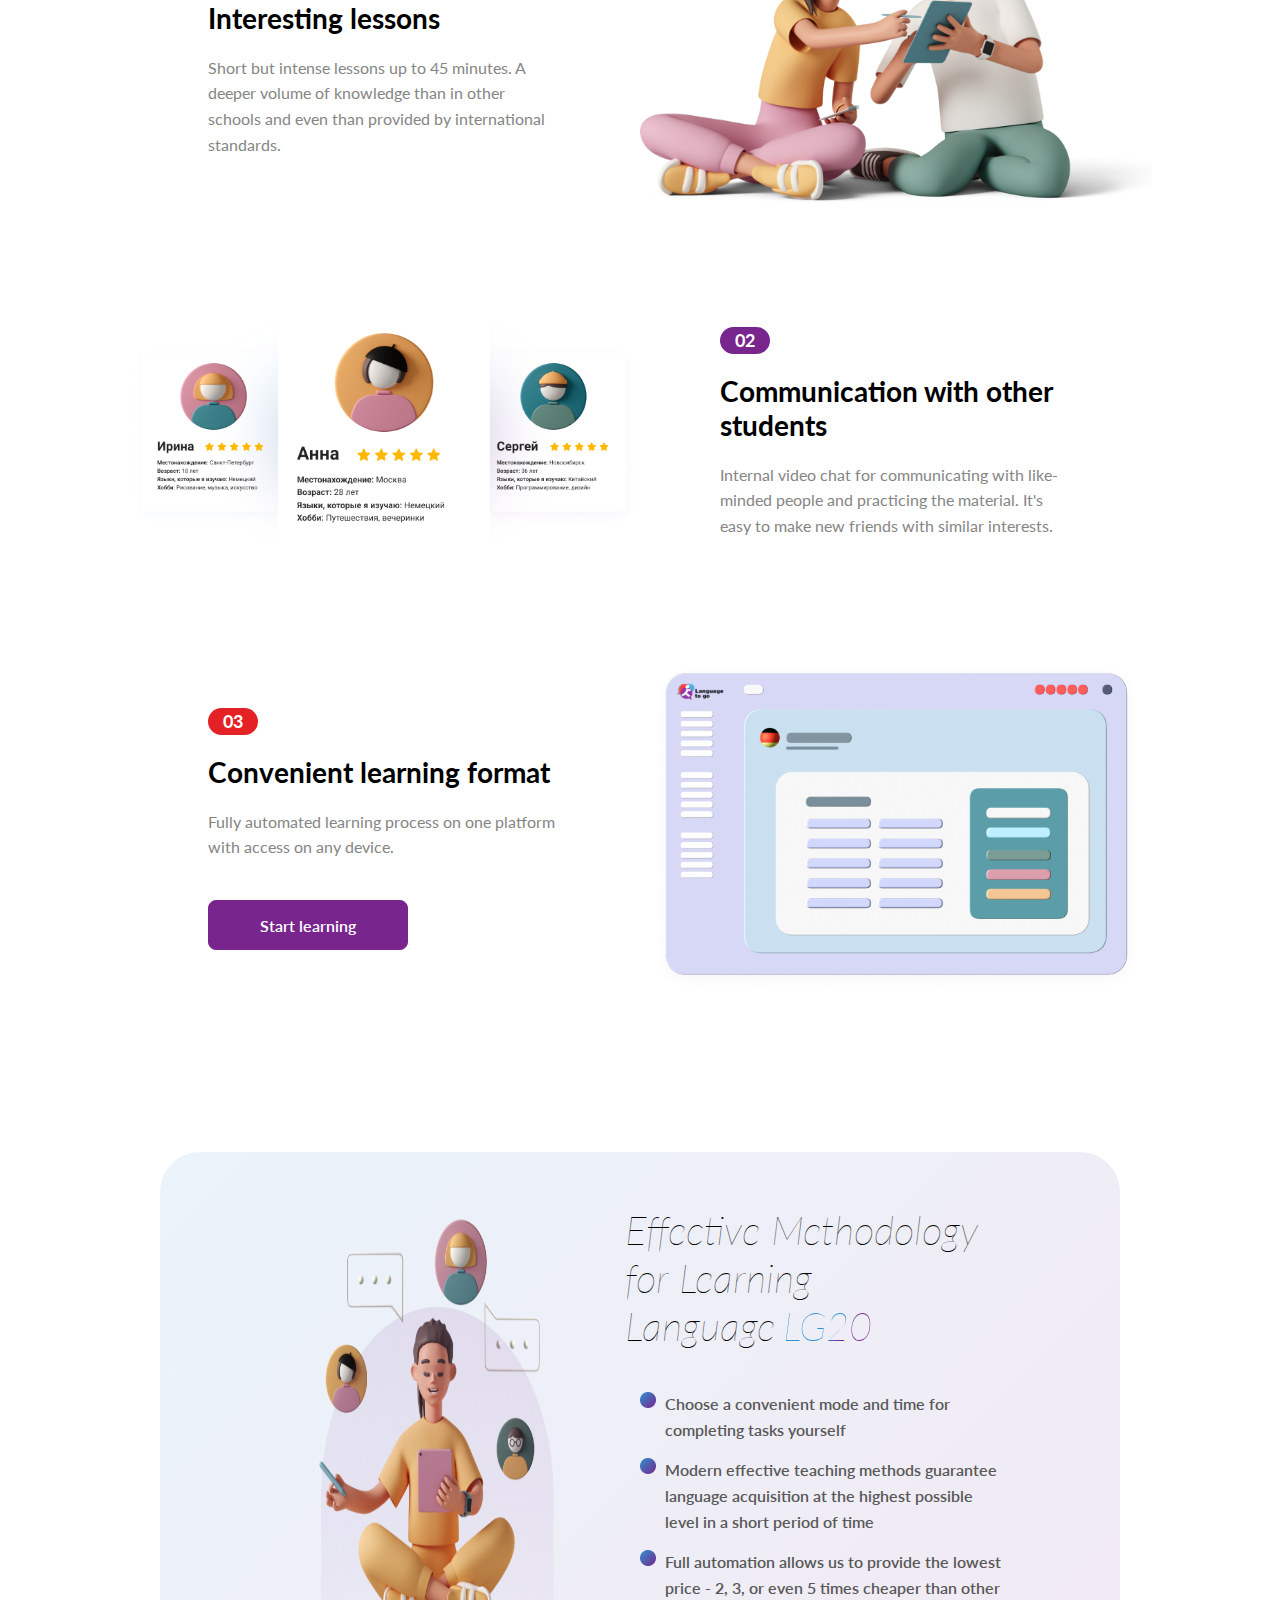
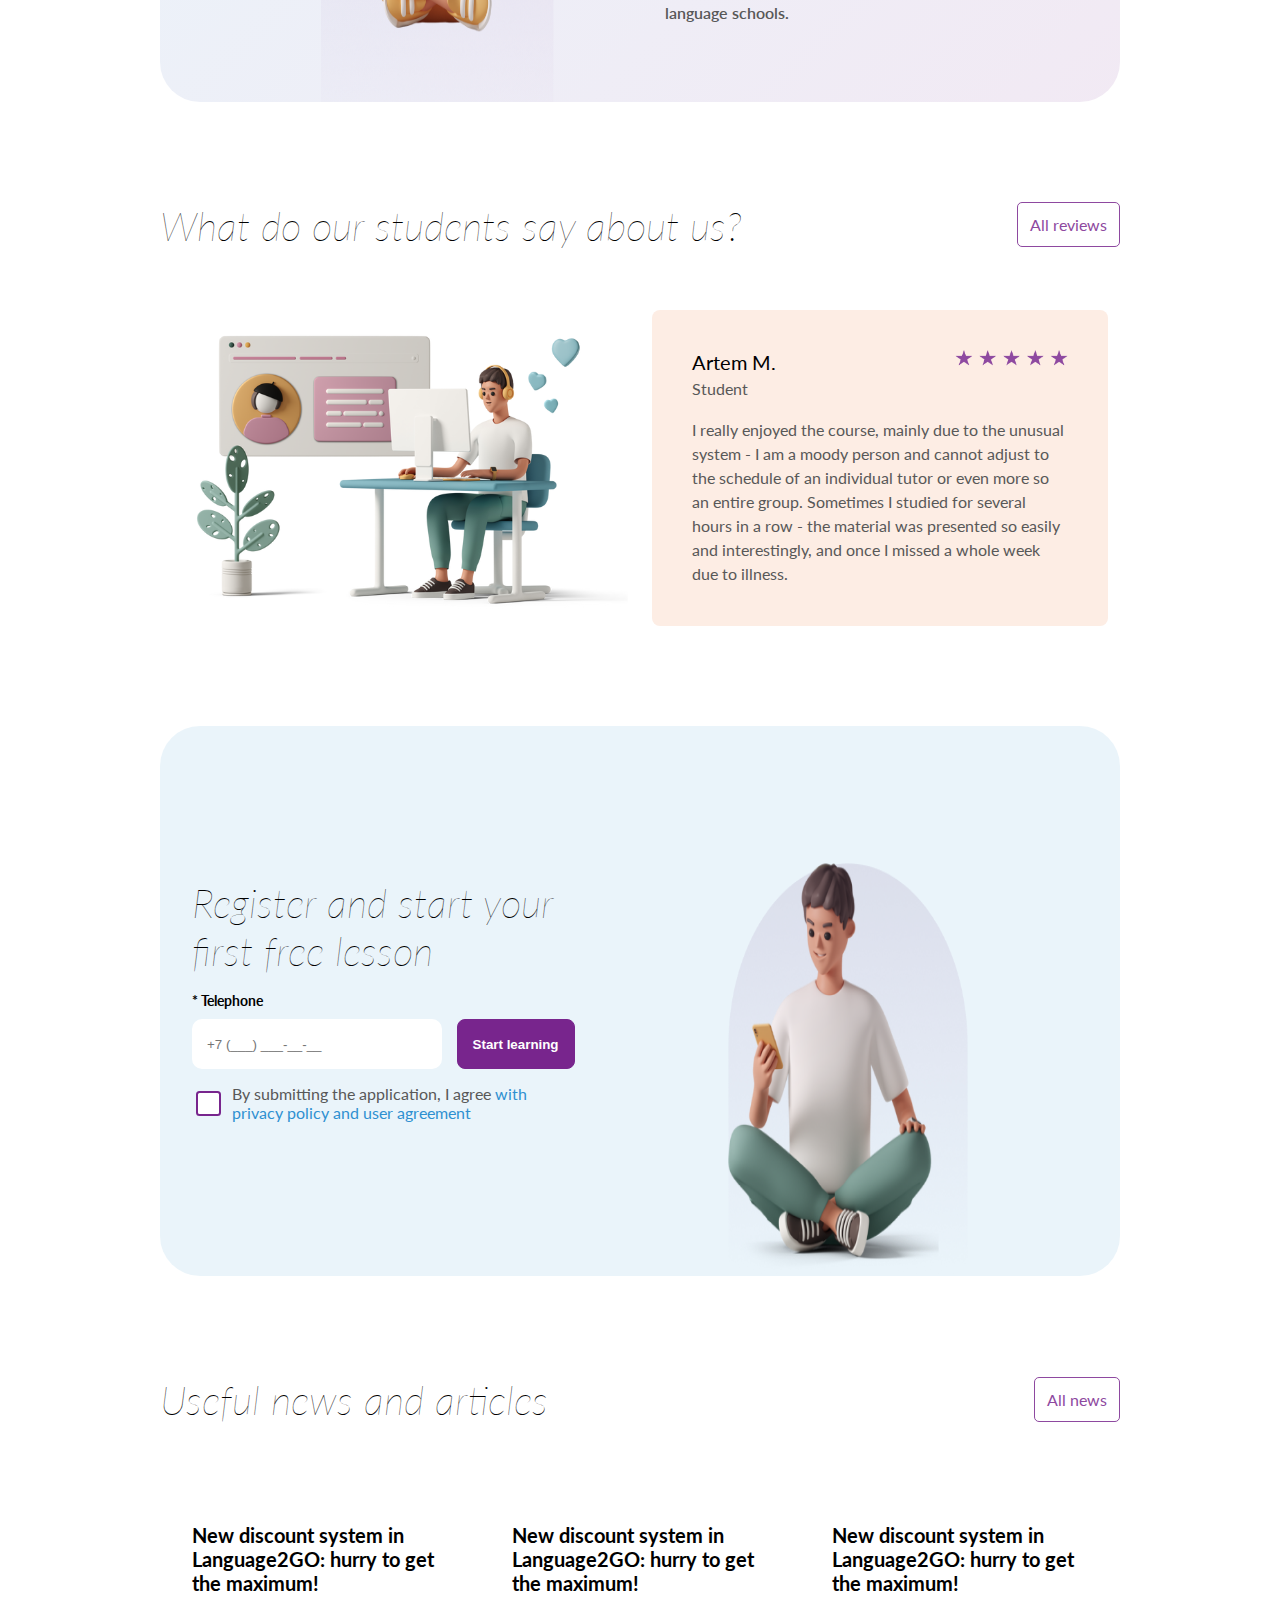
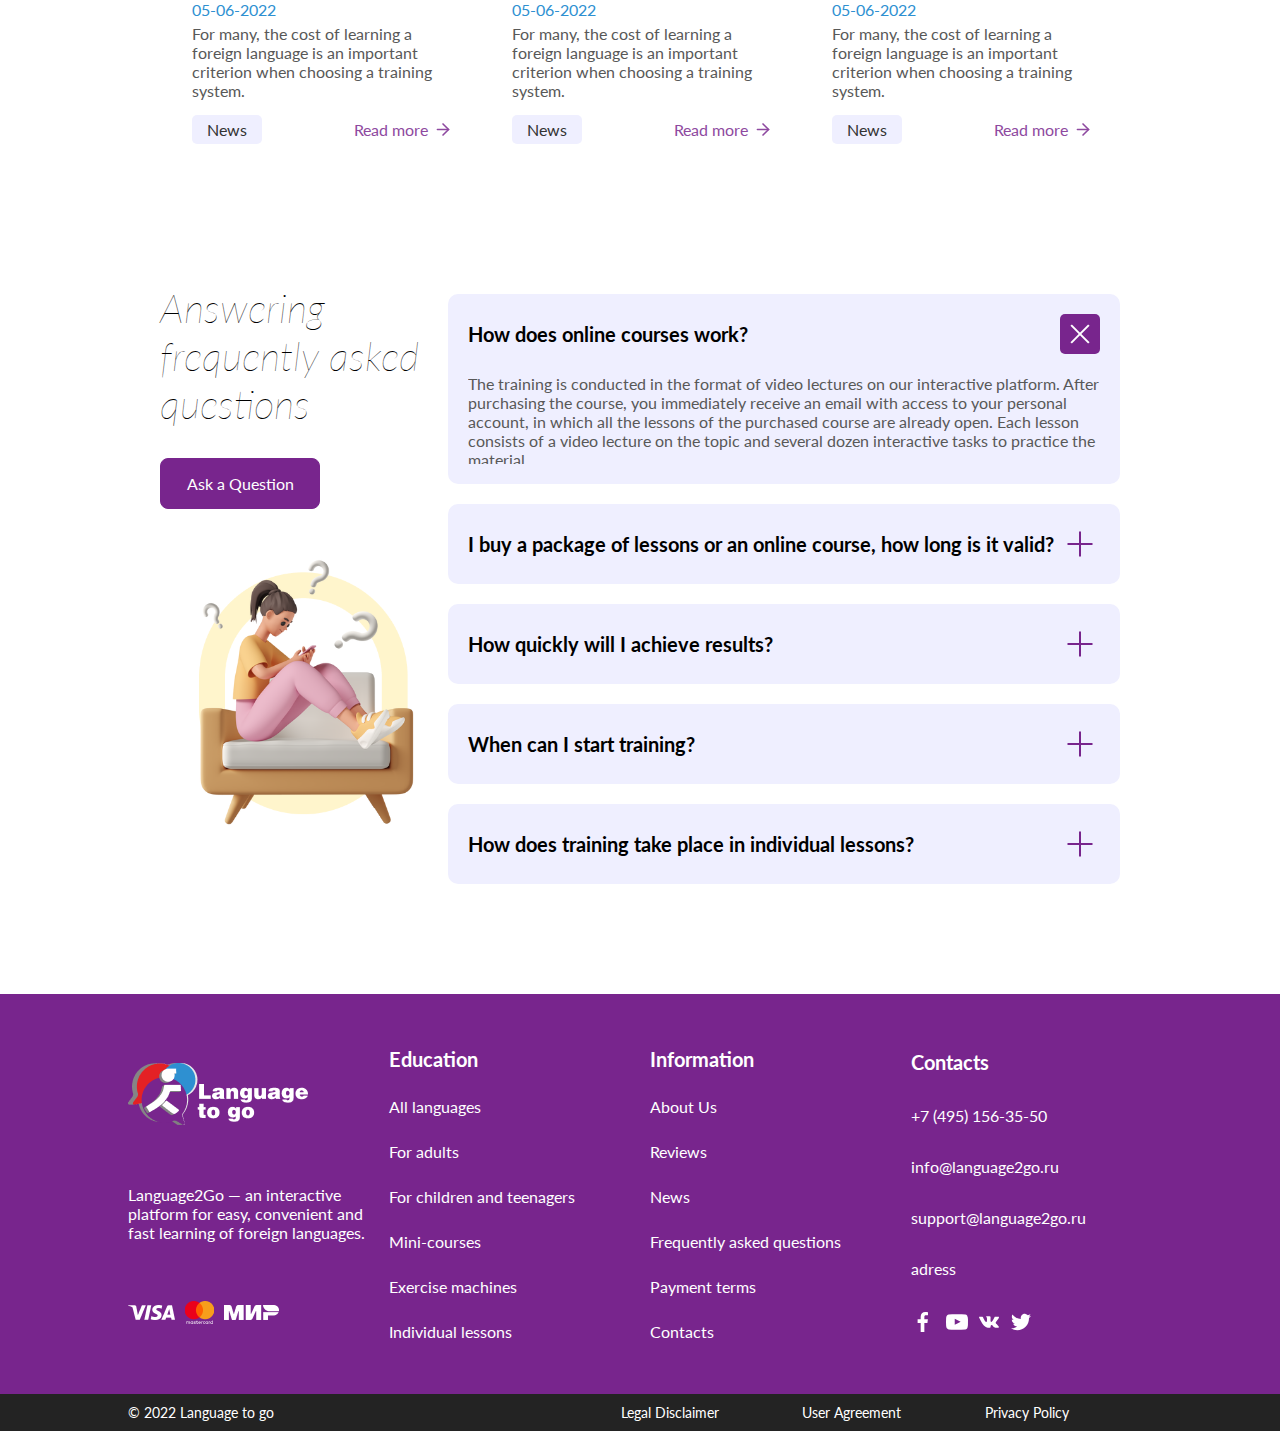
==== commit db8ab8e1: "adaptive v1" ====
--- a/index.html
+++ b/index.html
@@ -234,7 +234,9 @@
                         </div>
                     </form>
                 </div>
-                <img src="images/anrufCrd.png" alt="image" class="img">
+                <div class="image">
+                    <img src="images/anrufCrd.png" alt="image" class="img">
+                </div>
             </div>
         </section>
         <section class="main-news">
--- a/css/style.css
+++ b/css/style.css
@@ -143,7 +143,7 @@
 .header-navBar_nav .shadowBox {
   width: 160px;
   border-radius: 10px;
-  box-shadow: 0px 0px 15px 0px #00000026;
+  box-shadow: 0px 0px 15px 0px rgba(0, 0, 0, 0.1490196078);
   display: flex;
   opacity: 0;
   flex-direction: column;
@@ -281,12 +281,26 @@
   color: #232323;
 }
 .header-present-image {
+  width: 50%;
   display: flex;
   align-items: center;
   justify-content: center;
 }
 .header-present-image img {
-  width: 650px;
+  width: 70%;
+}
+@media (max-width: 992px) {
+  .header-present-info {
+    width: 50%;
+    height: 100%;
+  }
+  .header-present-info_head {
+    width: 75%;
+  }
+  .header-present-image {
+    width: 50%;
+    height: 100%;
+  }
 }
 @media (max-width: 991px) {
   .header-present {
@@ -308,21 +322,13 @@
   }
 }
 @media (min-width: 992px) {
-  .header-present-info {
-    width: 50%;
-    height: 100%;
-  }
-  .header-present-info_head {
-    width: 75%;
-  }
-  .header-present-image {
-    width: 50%;
-    height: 100%;
-  }
-}
-@media (min-width: 1400px) {
   .header-present-info_head {
     width: 60%;
+  }
+}
+@media (max-width: 576px) {
+  .header-navBar_nav {
+    display: none;
   }
 }
 
@@ -354,6 +360,7 @@
   height: 100%;
   display: flex;
   align-items: center;
+  justify-content: space-around;
 }
 .main-cards-wrapper_card:nth-child(odd) {
   background-color: #DEF1FF;
@@ -417,9 +424,9 @@
   font-weight: bold;
 }
 .main-cards-wrapper_card:hover {
-  -webkit-box-shadow: 0px 0px 16px 10px #fdede4;
-  -moz-box-shadow: 0px 0px 16px 10px #fdede4;
-  box-shadow: 0px 0px 16px 10px #fdede4;
+  -webkit-box-shadow: 0px 0px 16px 10px rgb(253, 237, 228);
+  -moz-box-shadow: 0px 0px 16px 10px rgb(253, 237, 228);
+  box-shadow: 0px 0px 16px 10px rgb(253, 237, 228);
 }
 .main-cards-wrapper_card:hover .wrapper .title {
   color: #78258D;
@@ -427,41 +434,71 @@
 .main-cards-wrapper_card:hover .box .arrow {
   right: -40px;
 }
+@media (max-width: 992px) {
+  .main-cards-title_h1 {
+    font-size: 40px;
+  }
+  .main-cards-wrapper {
+    justify-content: space-between;
+  }
+  .main-cards-wrapper_card {
+    width: 25%;
+    height: 35%;
+  }
+}
+@media (min-width: 992px) {
+  .main-cards-title_h1 {
+    font-size: 50px;
+  }
+  .main-cards-wrapper_card {
+    width: 28%;
+    height: 35%;
+  }
+  .main-cards-wrapper_card .wrapper .title {
+    font-size: 28px;
+  }
+}
 @media (max-width: 991px) {
   .main-cards-wrapper {
     flex-direction: column;
     justify-content: space-evenly;
   }
   .main-cards-wrapper_card {
-    width: 350px;
-    height: 300px;
+    width: 40%;
+    height: 30%;
+  }
+  .main-cards-title {
+    flex-direction: column;
   }
   .main-cards-title_h1 {
-    width: 60%;
-  }
-}
-@media (min-width: 992px) {
+    width: 100%;
+  }
+}
+@media (max-width: 768px) {
+  .main-cards-wrapper {
+    flex-direction: column;
+    justify-content: space-evenly;
+  }
+  .main-cards-wrapper_card {
+    width: 55%;
+    height: 30%;
+  }
+  .main-cards-title {
+    margin-top: 40px;
+  }
   .main-cards-title_h1 {
-    font-size: 40px;
-  }
+    padding: 20px 0;
+    width: 100%;
+  }
+}
+@media (max-width: 576px) {
   .main-cards-wrapper {
-    justify-content: space-between;
+    flex-direction: column;
+    justify-content: space-evenly;
   }
   .main-cards-wrapper_card {
-    width: 400px;
-    height: 300px;
-  }
-}
-@media (min-width: 1400px) {
-  .main-cards-title_h1 {
-    font-size: 50px;
-  }
-  .main-cards-wrapper_card {
-    width: 450px;
-    height: 350px;
-  }
-  .main-cards-wrapper_card .wrapper .title {
-    font-size: 28px;
+    width: 85%;
+    height: 30%;
   }
 }
 .main-info {
@@ -566,6 +603,26 @@
   }
   .main-info-wrapper_table {
     width: 55%;
+  }
+}
+@media (max-width: 768px) {
+  .main-info {
+    height: auto;
+  }
+  .main-info-wrapper_presentBl {
+    padding-bottom: 20px;
+  }
+  .main-info-wrapper_table {
+    width: 100%;
+    display: flex;
+    flex-direction: column;
+    align-items: center;
+  }
+  .main-info-wrapper_table__block {
+    width: 80%;
+    align-items: center;
+    text-align: center;
+    padding: 20px 0;
   }
 }
 .main-intr {
@@ -643,8 +700,27 @@
 .main-intr-wrapper_block .image {
   width: 50%;
 }
-@media (min-width: 992px) {
+@media (max-width: 991px) {
+  .main-intr-wrapper_block {
+    flex-direction: column;
+    justify-content: center;
+    align-items: center;
+  }
+  .main-intr-wrapper_block .image {
+    display: flex;
+    width: 80%;
+    order: -1;
+  }
   .main-intr-wrapper_block__txt {
+    width: 80%;
+  }
+}
+@media (min-width: 1199px) {
+  .main-intr-wrapper_block .image {
+    width: 50%;
+  }
+  .main-intr-wrapper_block__txt {
+    width: 50%;
     padding: 0 80px;
   }
 }
@@ -682,16 +758,16 @@
   height: 100%;
   display: flex;
   justify-content: center;
+  position: relative;
 }
 .main-path-block .image img {
   position: absolute;
   bottom: 0;
-  width: 400px;
-  height: 450px;
+  width: 70%;
+  height: 90%;
 }
 .main-path-block_txt {
   height: 100%;
-  width: 40%;
   display: flex;
   flex-direction: column;
   justify-content: center;
@@ -720,6 +796,23 @@
   color: #585858;
   font-weight: 550;
 }
+@media (max-width: 1199px) {
+  .main-path-block {
+    height: 950px;
+    flex-direction: column;
+  }
+  .main-path-block .image {
+    width: 100%;
+  }
+  .main-path-block_txt {
+    width: 80%;
+  }
+}
+@media (min-width: 1199px) {
+  .main-path-block_txt {
+    width: 40%;
+  }
+}
 .main-coments {
   width: 100%;
   display: flex;
@@ -770,10 +863,11 @@
 .main-coments-wrapper--slider__blc .blc_tlt {
   display: flex;
   justify-content: space-between;
+  width: 100%;
 }
 .main-coments-wrapper--slider__blc .blc_tlt img {
-  width: 190px;
-  height: 30px;
+  height: 20%;
+  width: 30%;
 }
 .main-coments-wrapper--slider__blc .blc_tlt .infos {
   display: flex;
@@ -791,6 +885,36 @@
   color: #585858;
   padding-top: 20px;
   line-height: 1.5;
+}
+@media (max-width: 1199px) {
+  .main-coments-tltBlock {
+    flex-direction: column;
+  }
+  .main-coments-tltBlock_title {
+    margin-bottom: 20px;
+  }
+  .main-coments-tltBlock a {
+    display: flex;
+    width: 25%;
+    justify-content: center;
+  }
+  .main-coments-wrapper {
+    flex-direction: column;
+  }
+  .main-coments-wrapper_img {
+    width: 100%;
+  }
+  .main-coments-wrapper--slider {
+    width: 100%;
+  }
+}
+@media (max-width: 576px) {
+  .main-coments-wrapper--slider__blc .blc_tlt {
+    flex-direction: column;
+  }
+  .main-coments-wrapper--slider__blc .blc_tlt img {
+    width: 35%;
+  }
 }
 .main-anruf {
   width: 100%;
@@ -890,9 +1014,33 @@
 .main-anruf-wrapper_formBox .form .boxCheck .link_wrapper .link {
   color: #2E90D1;
 }
-.main-anruf-wrapper .img {
-  width: 350px;
-  height: 400px;
+.main-anruf-wrapper .image {
+  width: 50%;
+  height: 100%;
+  display: flex;
+  justify-content: center;
+  align-items: end;
+}
+.main-anruf-wrapper .image .img {
+  width: 50%;
+  height: 75%;
+}
+@media (max-width: 1199px) {
+  .main-anruf-wrapper {
+    height: 950px;
+    flex-direction: column;
+  }
+  .main-anruf-wrapper .image {
+    width: 100%;
+    height: 50%;
+    order: -1;
+  }
+  .main-anruf-wrapper .image .img {
+    width: 75%;
+  }
+  .main-anruf-wrapper_formBox {
+    width: 80%;
+  }
 }
 .main-news {
   width: 100%;
@@ -981,12 +1129,23 @@
   right: -25px;
 }
 .main-news-wrapper--list_blc:hover {
-  -webkit-box-shadow: 0px 0px 16px 10px #efefff;
-  -moz-box-shadow: 0px 0px 16px 10px #efefff;
-  box-shadow: 0px 0px 16px 10px #efefff;
+  -webkit-box-shadow: 0px 0px 16px 10px rgb(239, 239, 255);
+  -moz-box-shadow: 0px 0px 16px 10px rgb(239, 239, 255);
+  box-shadow: 0px 0px 16px 10px rgb(239, 239, 255);
 }
 .main-news-wrapper--list_blc:hover .title {
   color: #78258D;
+}
+@media (max-width: 1199px) {
+  .main-news-wrapper--tltBlc {
+    flex-direction: column;
+  }
+  .main-news-wrapper--tltBlc_title {
+    margin-bottom: 20px;
+  }
+  .main-news-wrapper--list {
+    flex-direction: column;
+  }
 }
 .main-answr {
   width: 100%;
@@ -1096,6 +1255,17 @@
   margin: 0px 20px 20px 20px;
   opacity: 1;
 }
+@media (max-width: 991px) {
+  .main-answr-wrapper {
+    flex-direction: column;
+  }
+  .main-answr-tltBlc {
+    width: 100%;
+  }
+  .main-answr-acrd {
+    width: 100%;
+  }
+}
 
 .footer {
   width: 100%;
@@ -1111,13 +1281,14 @@
 }
 .footer-top-wrapper {
   width: 80%;
-  display: flex;
-  justify-content: space-between;
+  display: grid;
+  grid-template-columns: 23.5% 23.5% 23.5% 23.5%;
+  grid-gap: 2%;
   align-items: center;
 }
 .footer-top-box {
-  width: 20%;
-  height: 60%;
+  width: 100%;
+  height: 80%;
   display: flex;
   flex-direction: column;
   justify-content: space-around;
@@ -1166,6 +1337,19 @@
 .footer-bot-wrapper_rules .lic {
   font-size: 14px;
   color: #FFFFFF;
+}
+@media (max-width: 991px) {
+  .footer-top-wrapper {
+    grid-template-columns: 50% 50%;
+  }
+}
+@media (max-width: 576px) {
+  .footer-top {
+    height: 100vh;
+  }
+  .footer-top-wrapper {
+    grid-template-columns: 100%;
+  }
 }
 
 .login {
@@ -1221,9 +1405,6 @@
 .login-block_form .formBox input::-webkit-inner-spin-button {
   -webkit-appearance: none;
   margin: 0;
-}
-.login-block_form .formBox input[type=number] {
-  -moz-appearance: textfield;
 }
 .login-block_form .formBox input {
   padding: 5px 10px;
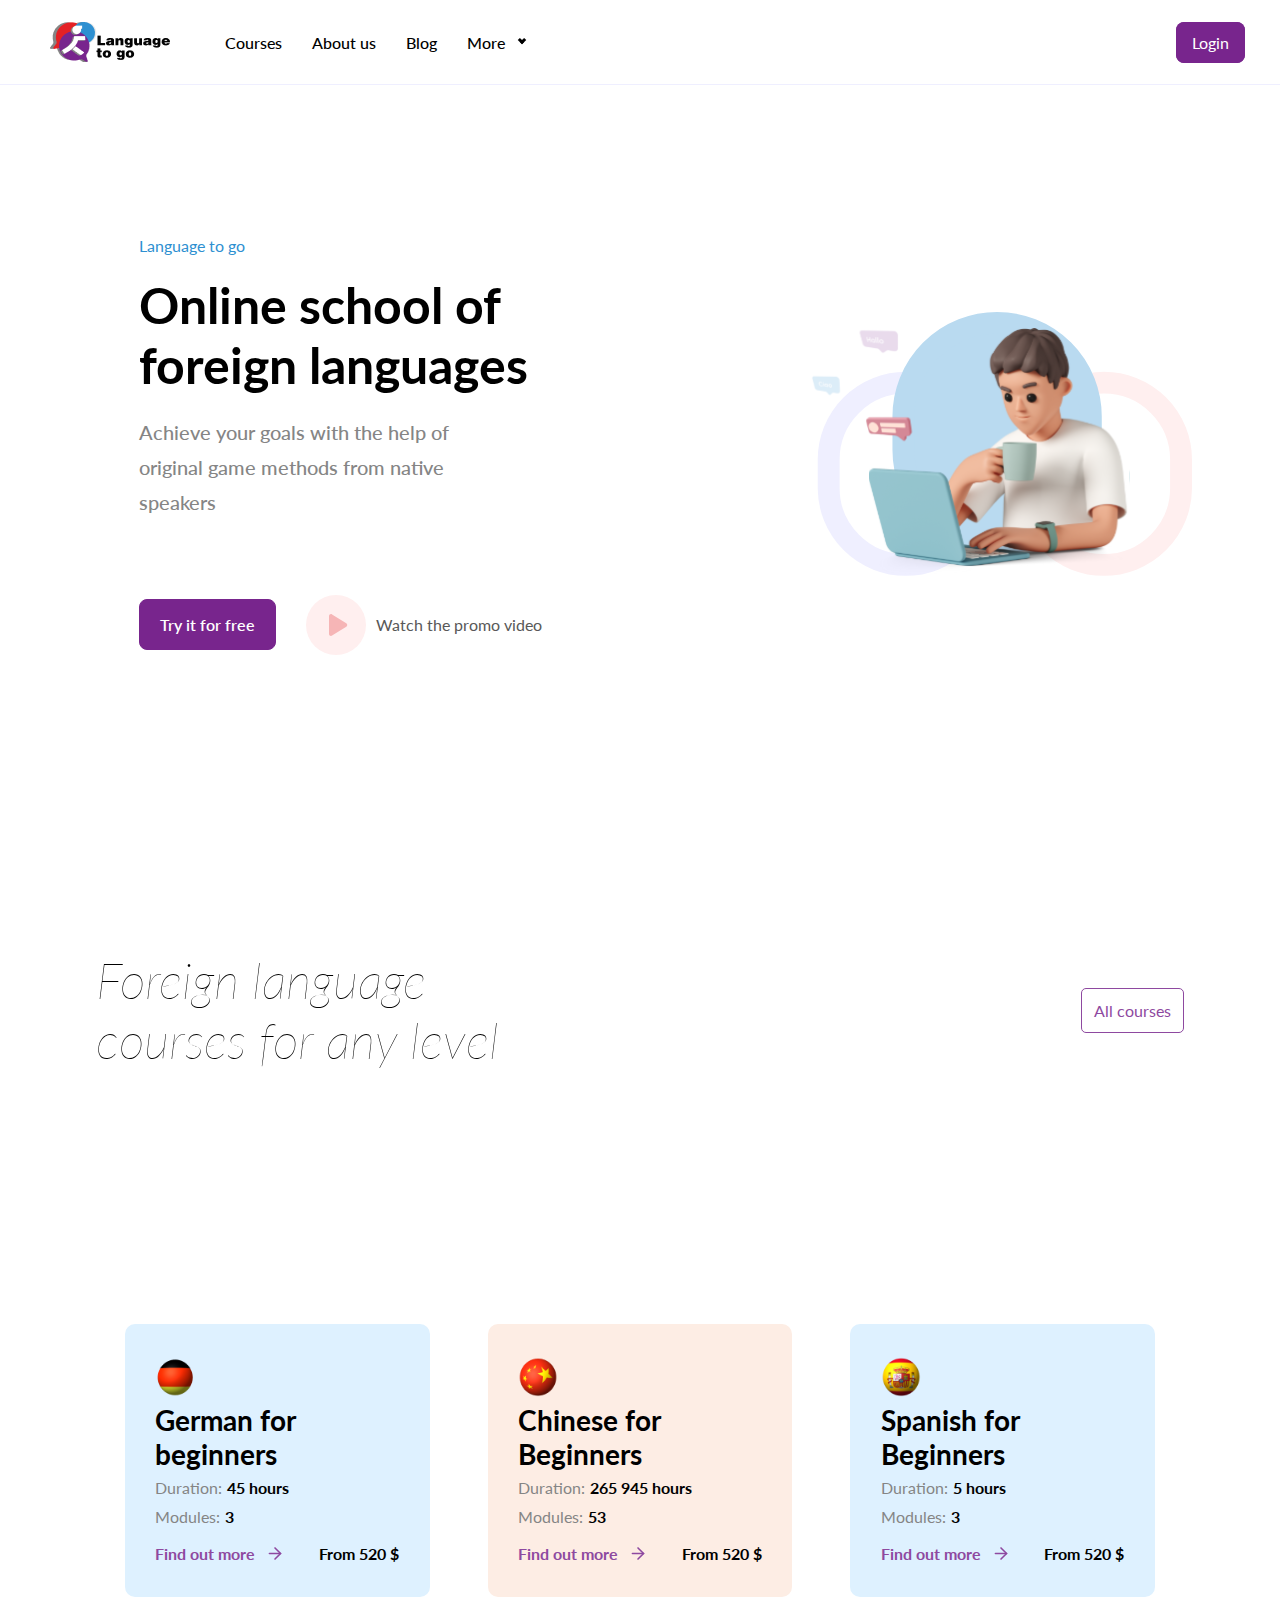
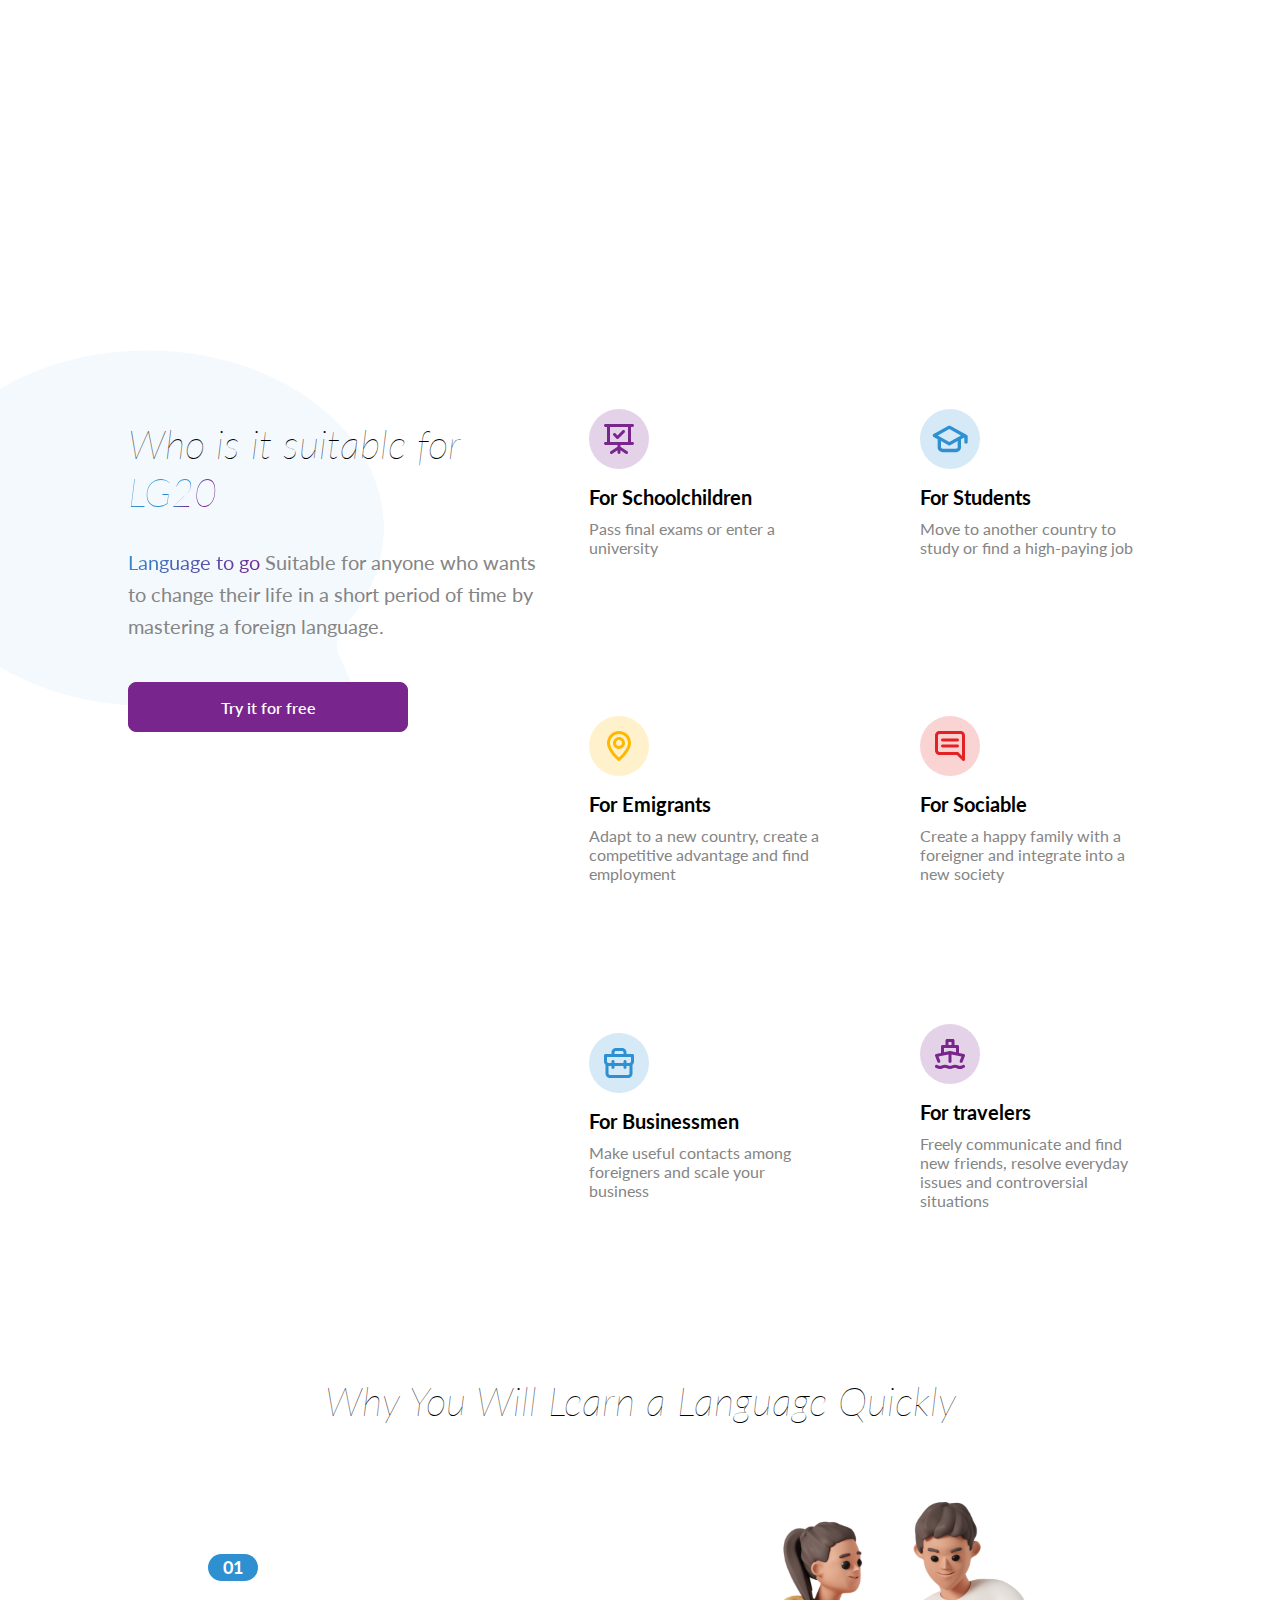
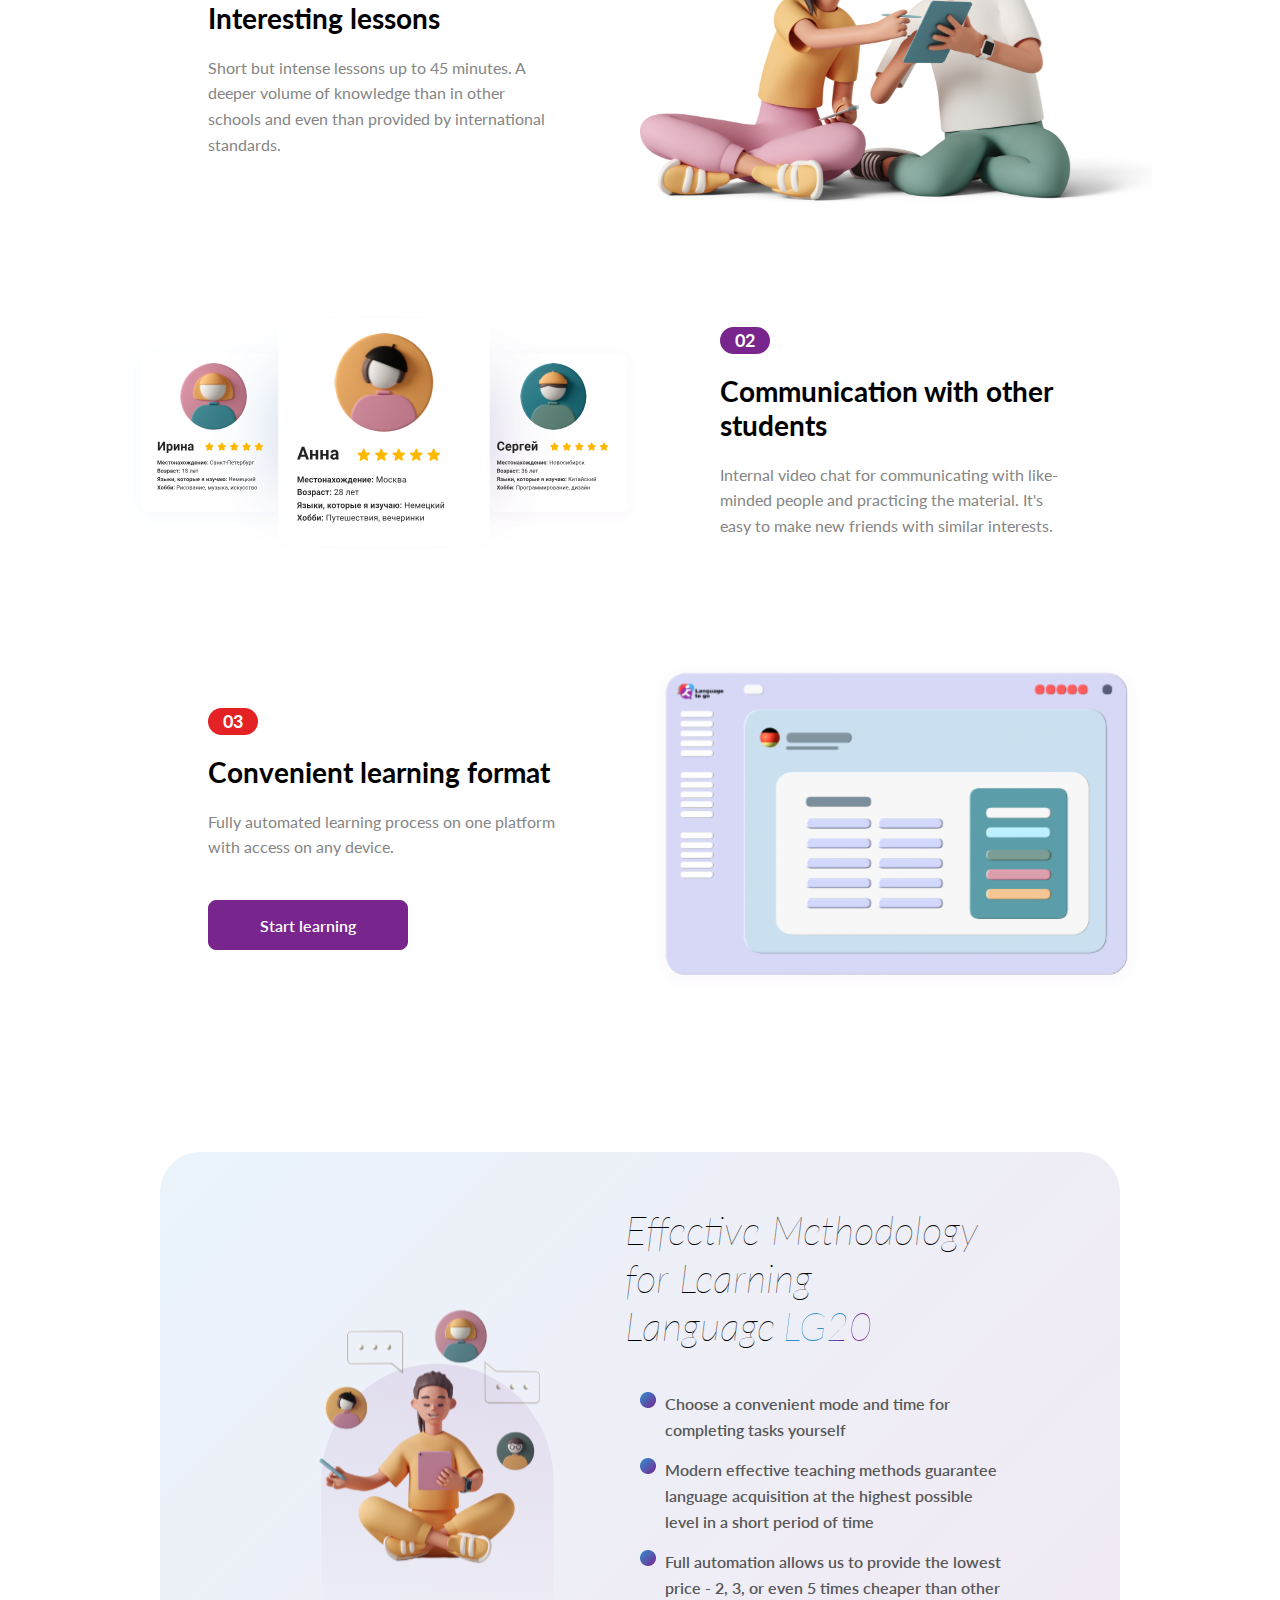
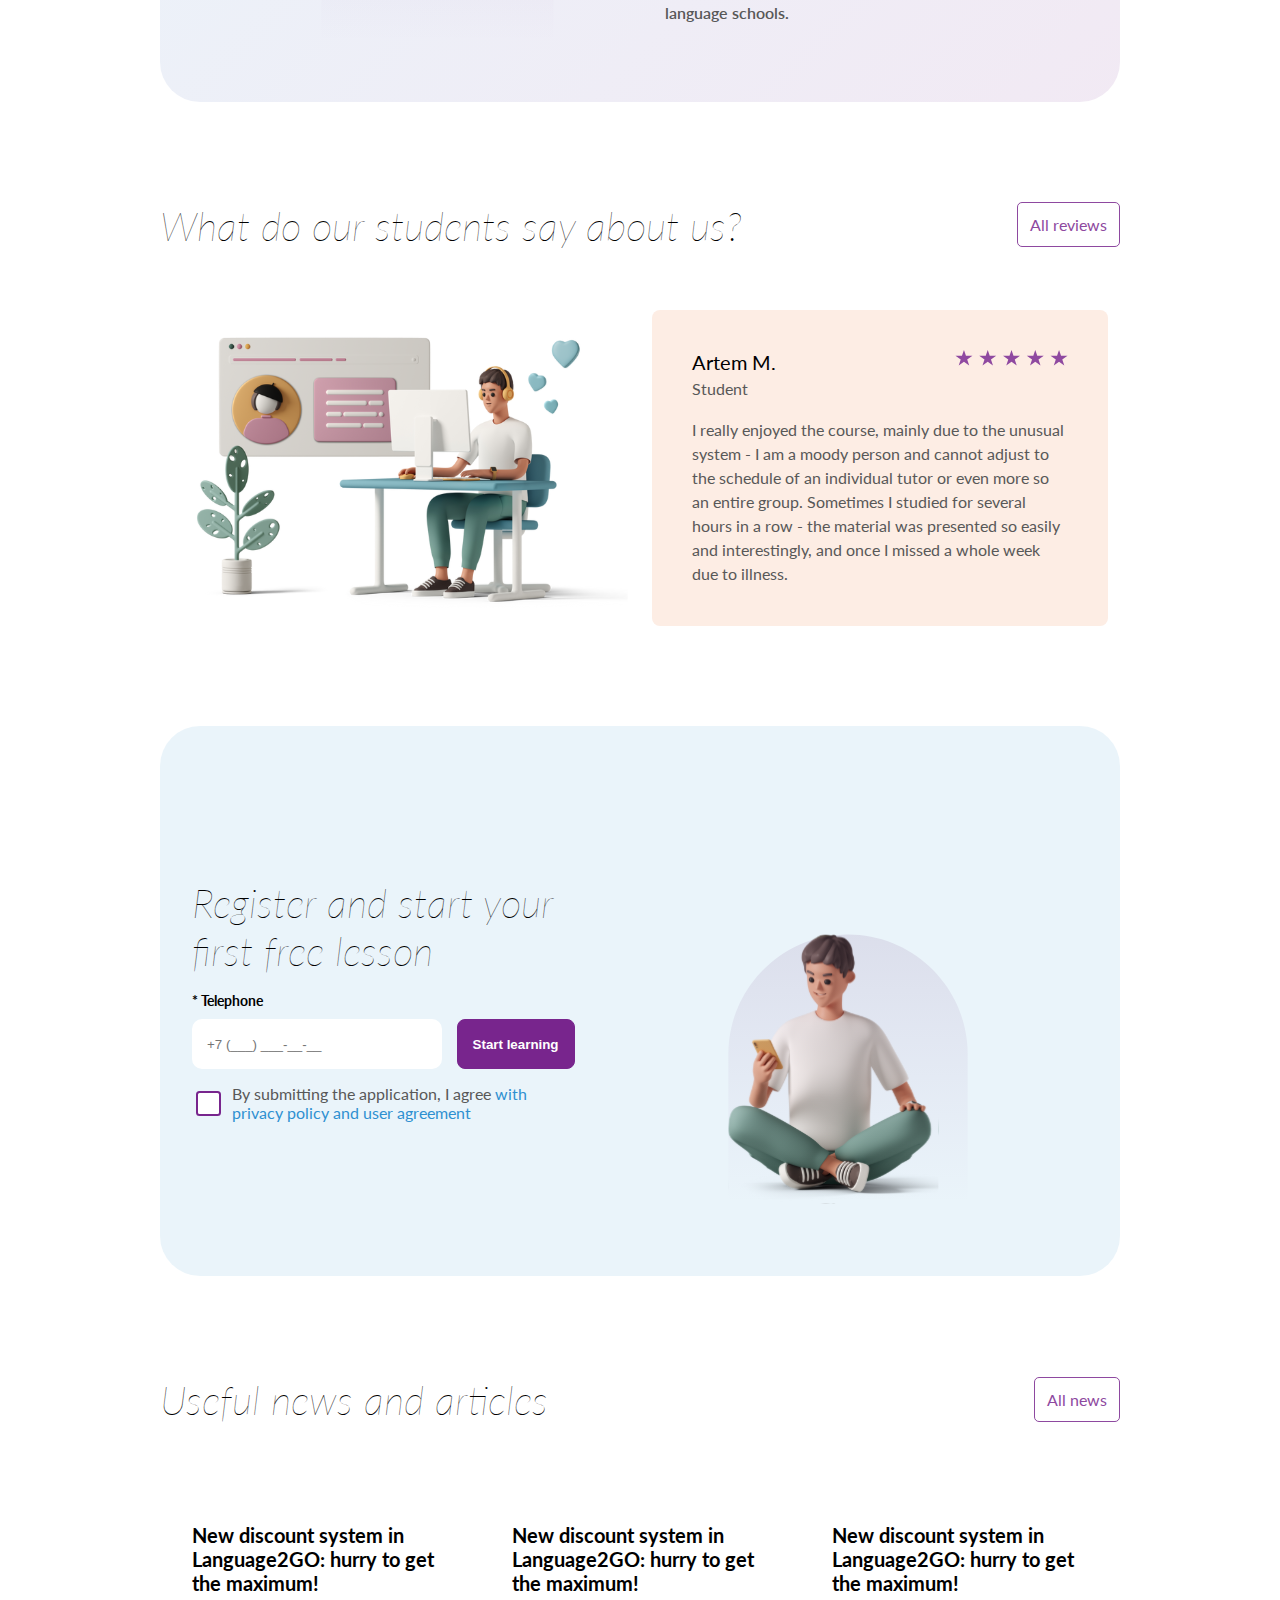
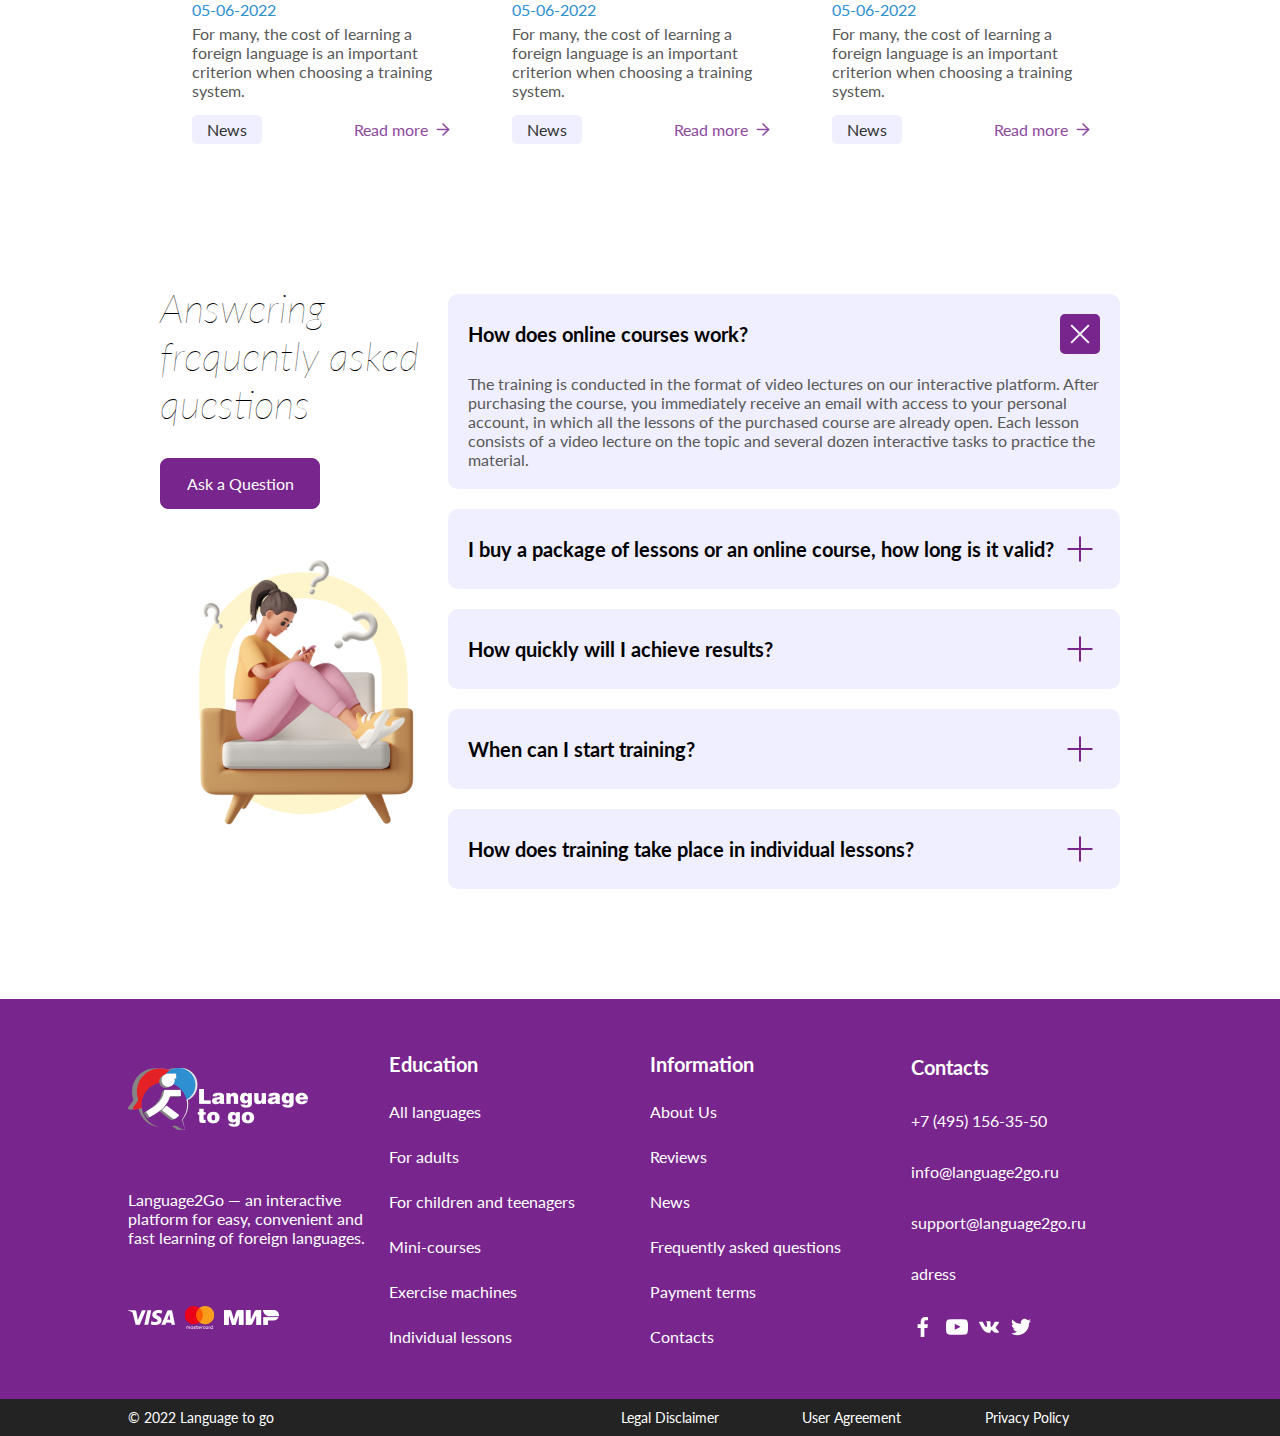
==== commit cc6847f5: "adaptive v1.1" ====
--- a/index.html
+++ b/index.html
@@ -51,7 +51,7 @@
                 </div>
             </div>
             <div class="header-present-image">
-                <img alt="image" src="images/image.png">
+                <img alt="image" src="images/image.svg">
             </div>
         </section>
     </section>
@@ -151,10 +151,10 @@
                         <span class="title">Interesting lessons</span>
                         <span class="text">Short but intense lessons up to 45 minutes. A deeper volume of knowledge than in other schools and even than provided by international standards.</span>
                     </div>
-                    <img class="image" alt="image" src="images/casual-life-3d.png">
+                    <img class="image" alt="image" src="images/casual-life-3d.svg">
                 </div>
                 <div class="main-intr-wrapper_block">
-                    <img class="image" src="images/coments-crds.png" alt="images">
+                    <img class="image" src="images/coments-crds.svg" alt="images">
                     <div class="main-intr-wrapper_block__txt">
                         <span class="nummer_02">02</span>
                         <span class="title">Communication with other students</span>
@@ -168,7 +168,7 @@
                         <span class="text">Fully automated learning process on one platform with access on any device.</span>
                         <a href="#" class="button_out">Start learning</a>
                     </div>
-                    <img class="image" alt="image" src="images/web-3d.png">
+                    <img class="image" alt="image" src="images/web-3d.svg">
                 </div>
             </div>
         </section>
@@ -176,7 +176,7 @@
             <div class="main-path-wrapper">
                 <div class="main-path-block">
                     <div class="bck-gradient"></div>
-                    <div class="image"><img src="images/casual-2.png" alt="casual"></div>
+                    <div class="image"><img src="images/casualSVG.svg" alt="casual"></div>
                     <div class="main-path-block_txt">
                         <span class="title">Effective Methodology for Learning Language<span class="gradient">LG20</span></span>
                         <ul class="block">
@@ -195,7 +195,7 @@
                     <a href="#" class="button_inter">All reviews</a>
                 </div>
                 <div class="main-coments-wrapper">
-                    <img class="main-coments-wrapper_img" src="images/coments-ppl.png" alt="3D_image">
+                    <img class="main-coments-wrapper_img" src="images/coments-ppl.svg" alt="3D_image">
                     <div class="main-coments-wrapper--slider">
                         <div class="slider-wrapper">
                             <div class="main-coments-wrapper--slider__blc">
@@ -204,7 +204,7 @@
                                         <span class="name">Artem M.</span>
                                         <span class="subTitle">Student</span>
                                     </div>
-                                    <img src="images/stars.png" alt="stars">
+                                    <img src="images/stars.svg" alt="stars">
                                 </div>
                                 <span class="text">I really enjoyed the course, mainly due to the unusual system - I am a moody person and cannot adjust to the schedule of an individual tutor or even more so an entire group. Sometimes I studied for several hours in a row - the material was presented so easily and interestingly, and once I missed a whole week due to illness. </span>
                             </div>
@@ -235,7 +235,7 @@
                     </form>
                 </div>
                 <div class="image">
-                    <img src="images/anrufCrd.png" alt="image" class="img">
+                    <img src="images/anrufCrdSVG.svg" alt="image" class="img">
                 </div>
             </div>
         </section>
@@ -289,7 +289,7 @@
                 <div class="main-answr-tltBlc">
                     <span class="main-answr-tltBlc_title">Answering frequently asked questions</span>
                     <a class="button_out" href="#">Ask a Question</a>
-                    <img alt="image" src="images/answr.png">
+                    <img alt="image" src="images/answr.svg">
                 </div>
                 <div class="main-answr-acrd">
                     <div class="main-answr-acrd_acordion">
--- a/css/style.css
+++ b/css/style.css
@@ -327,6 +327,30 @@
   }
 }
 @media (max-width: 576px) {
+  .header-present-info {
+    padding: 0;
+  }
+  .header-present-info_head {
+    width: 80%;
+  }
+  .header-present-info_head__h1 {
+    font-size: 28px;
+  }
+  .header-present-info_head__txt {
+    width: 100%;
+    font-size: 18px;
+  }
+  .header-present-info_head__button {
+    flex-direction: column;
+    align-items: start;
+    padding-top: 15px;
+  }
+  .header-present-info_head__button .play {
+    margin-top: 15px;
+  }
+  .header-present-image {
+    padding: 0;
+  }
   .header-navBar_nav {
     display: none;
   }
@@ -492,6 +516,13 @@
   }
 }
 @media (max-width: 576px) {
+  .main-cards-title {
+    margin-top: 0;
+    margin-bottom: 10px;
+  }
+  .main-cards-title_h1 {
+    font-size: 28px;
+  }
   .main-cards-wrapper {
     flex-direction: column;
     justify-content: space-evenly;
@@ -499,6 +530,10 @@
   .main-cards-wrapper_card {
     width: 85%;
     height: 30%;
+  }
+  .main-cards-wrapper_card .wrapper .img {
+    width: 30px;
+    height: 30px;
   }
 }
 .main-info {
@@ -623,6 +658,17 @@
     align-items: center;
     text-align: center;
     padding: 20px 0;
+  }
+}
+@media (max-width: 576px) {
+  .main-info-wrapper_presentBl .title {
+    font-size: 28px;
+  }
+  .main-info-wrapper_presentBl .text {
+    font-size: 18px;
+  }
+  .main-info-wrapper_presentBl .svg {
+    width: 70%;
   }
 }
 .main-intr {
@@ -724,6 +770,11 @@
     padding: 0 80px;
   }
 }
+@media (max-width: 576px) {
+  .main-intr-wrapper .titleBg {
+    font-size: 28px;
+  }
+}
 .main-path {
   width: 100%;
   margin-bottom: 100px;
@@ -806,11 +857,26 @@
   }
   .main-path-block_txt {
     width: 80%;
+    margin: 0;
   }
 }
 @media (min-width: 1199px) {
   .main-path-block_txt {
     width: 40%;
+  }
+}
+@media (max-width: 576px) {
+  .main-path-block {
+    height: 100vh;
+  }
+  .main-path-block .image img {
+    width: 90%;
+  }
+  .main-path-block_txt .block {
+    padding: 0 0 0 15px;
+  }
+  .main-path-block_txt .title {
+    font-size: 28px;
   }
 }
 .main-coments {
@@ -909,6 +975,12 @@
   }
 }
 @media (max-width: 576px) {
+  .main-coments-tltBlock_title {
+    font-size: 28px;
+  }
+  .main-coments-tltBlock a {
+    width: 40%;
+  }
   .main-coments-wrapper--slider__blc .blc_tlt {
     flex-direction: column;
   }
@@ -1042,6 +1114,14 @@
     width: 80%;
   }
 }
+@media (max-width: 576px) {
+  .main-anruf-wrapper {
+    height: 100vh;
+  }
+  .main-anruf-wrapper_formBox .title {
+    font-size: 28px;
+  }
+}
 .main-news {
   width: 100%;
   display: flex;
@@ -1145,6 +1225,14 @@
   }
   .main-news-wrapper--list {
     flex-direction: column;
+  }
+}
+@media (max-width: 576px) {
+  .main-news-wrapper--tltBlc_title {
+    font-size: 28px;
+  }
+  .main-news-wrapper--list_blc {
+    width: 100%;
   }
 }
 .main-answr {
@@ -1266,6 +1354,11 @@
     width: 100%;
   }
 }
+@media (max-width: 576px) {
+  .main-answr-tltBlc_title {
+    font-size: 28px;
+  }
+}
 
 .footer {
   width: 100%;
